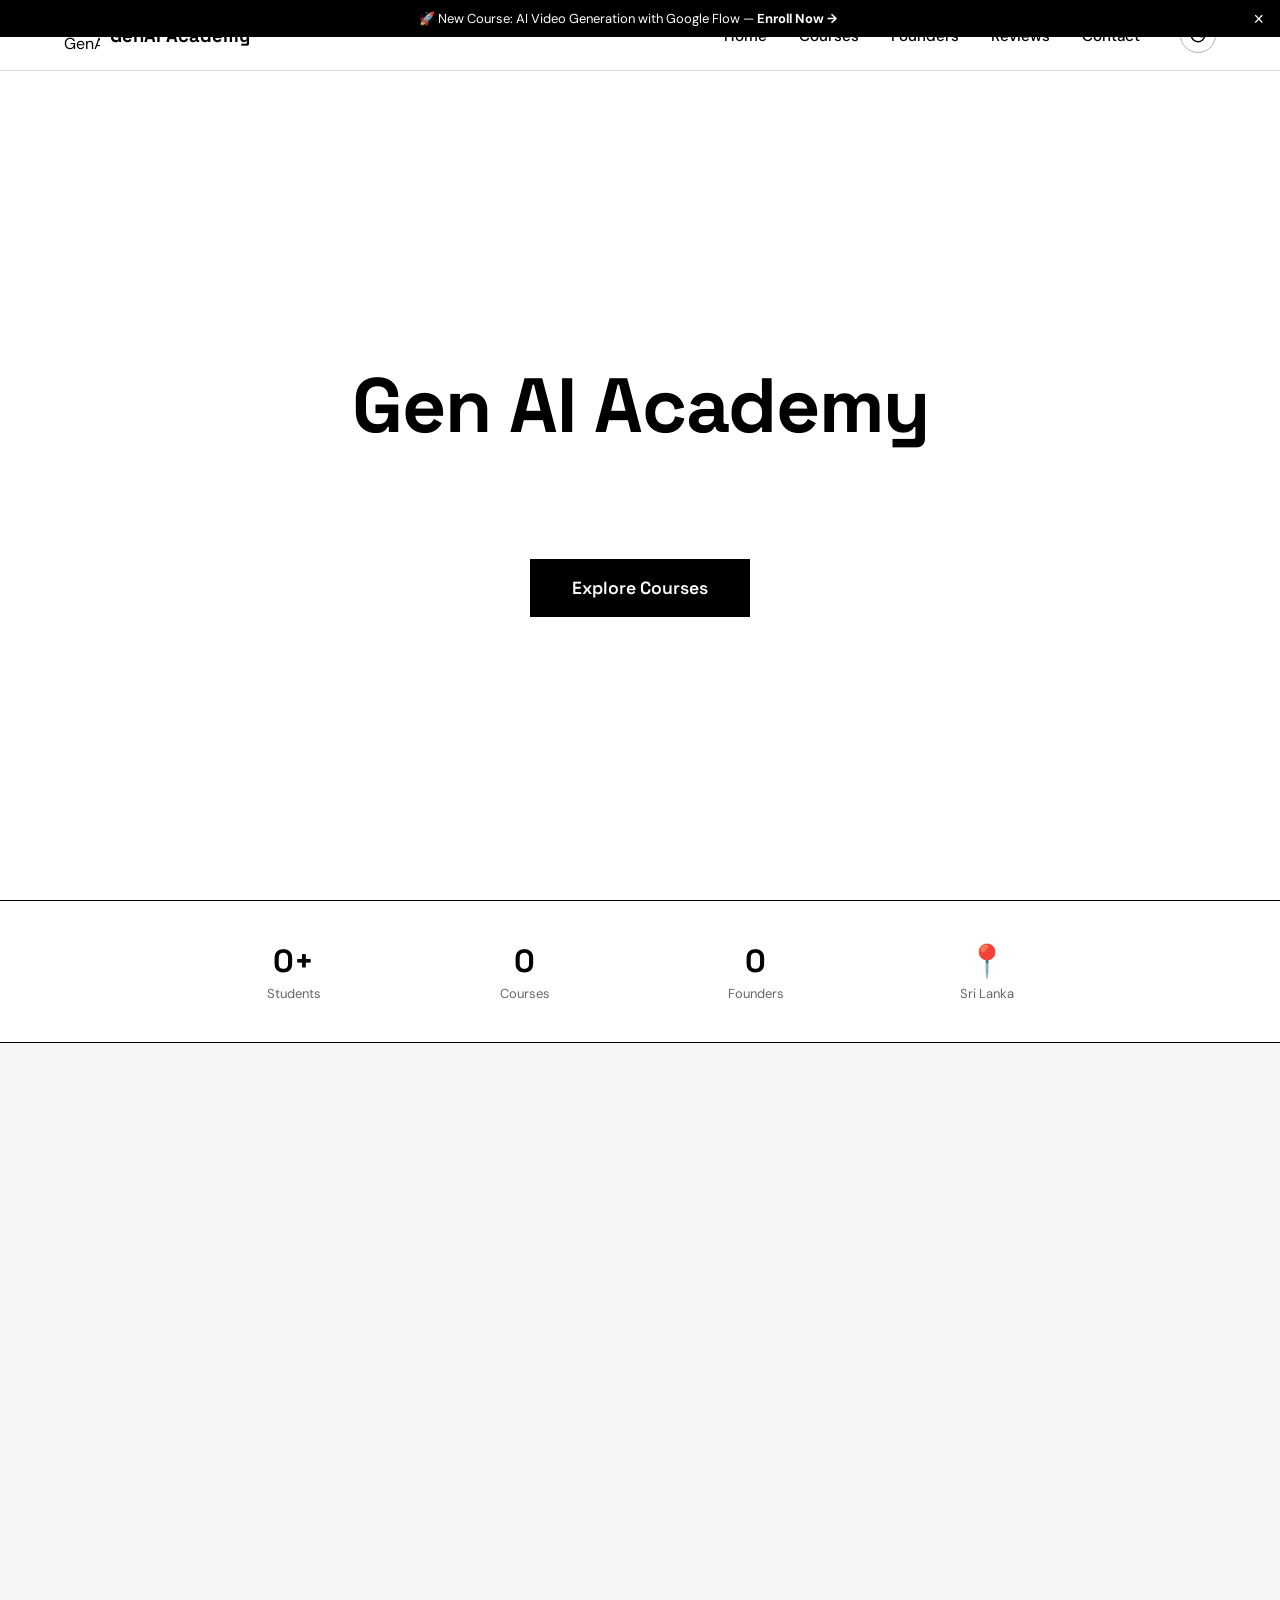
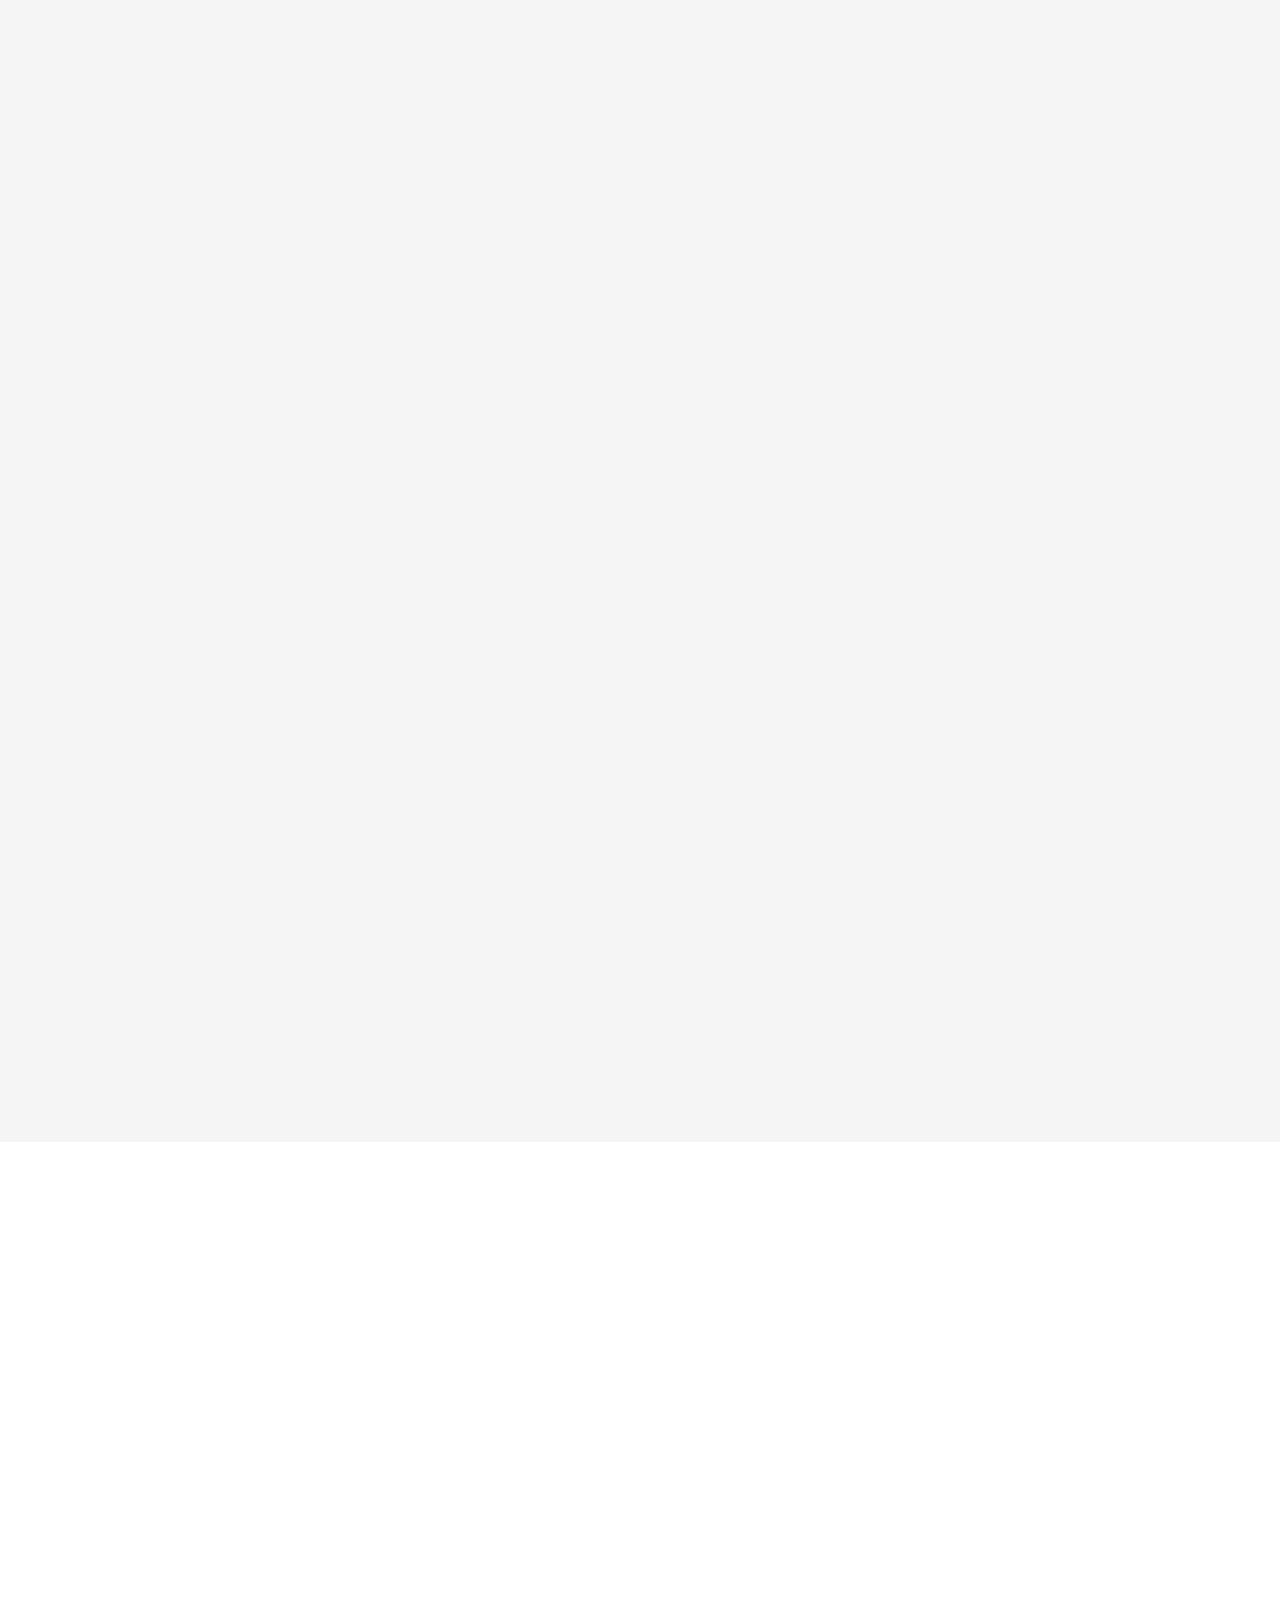
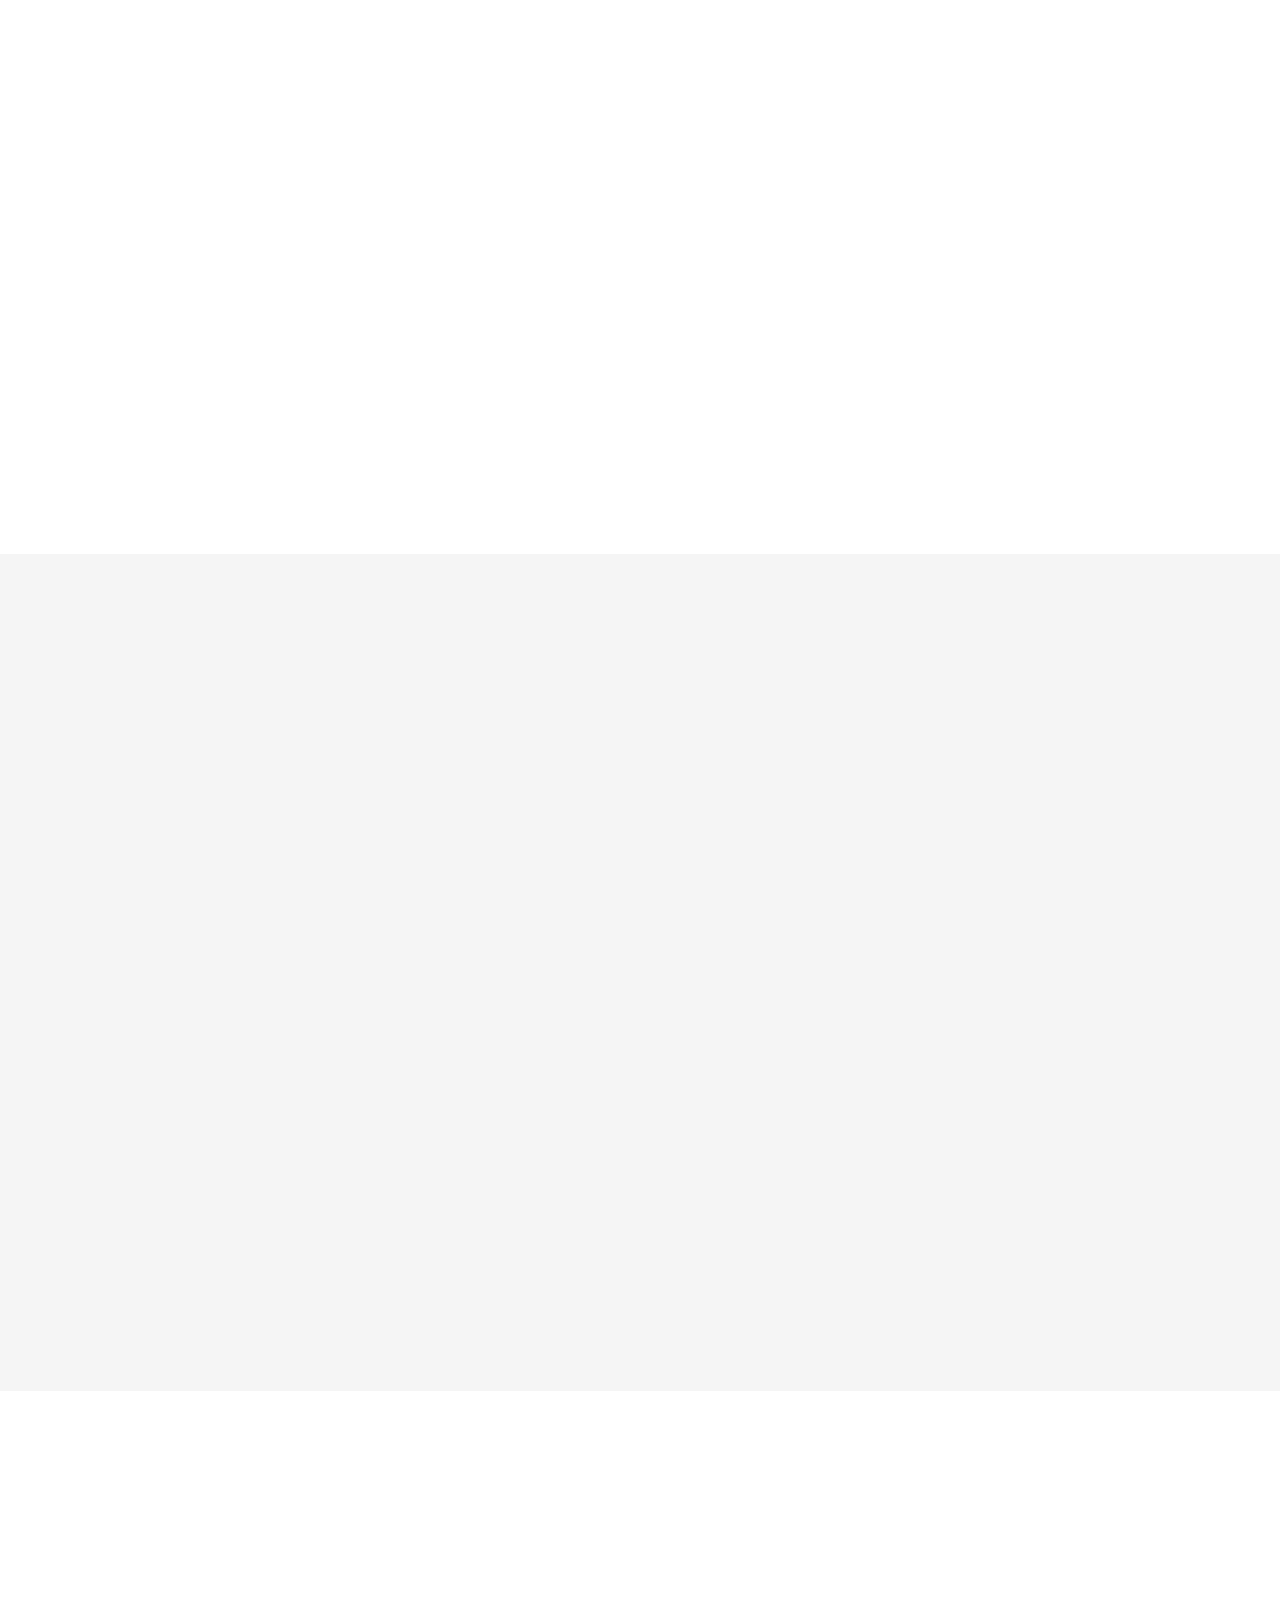
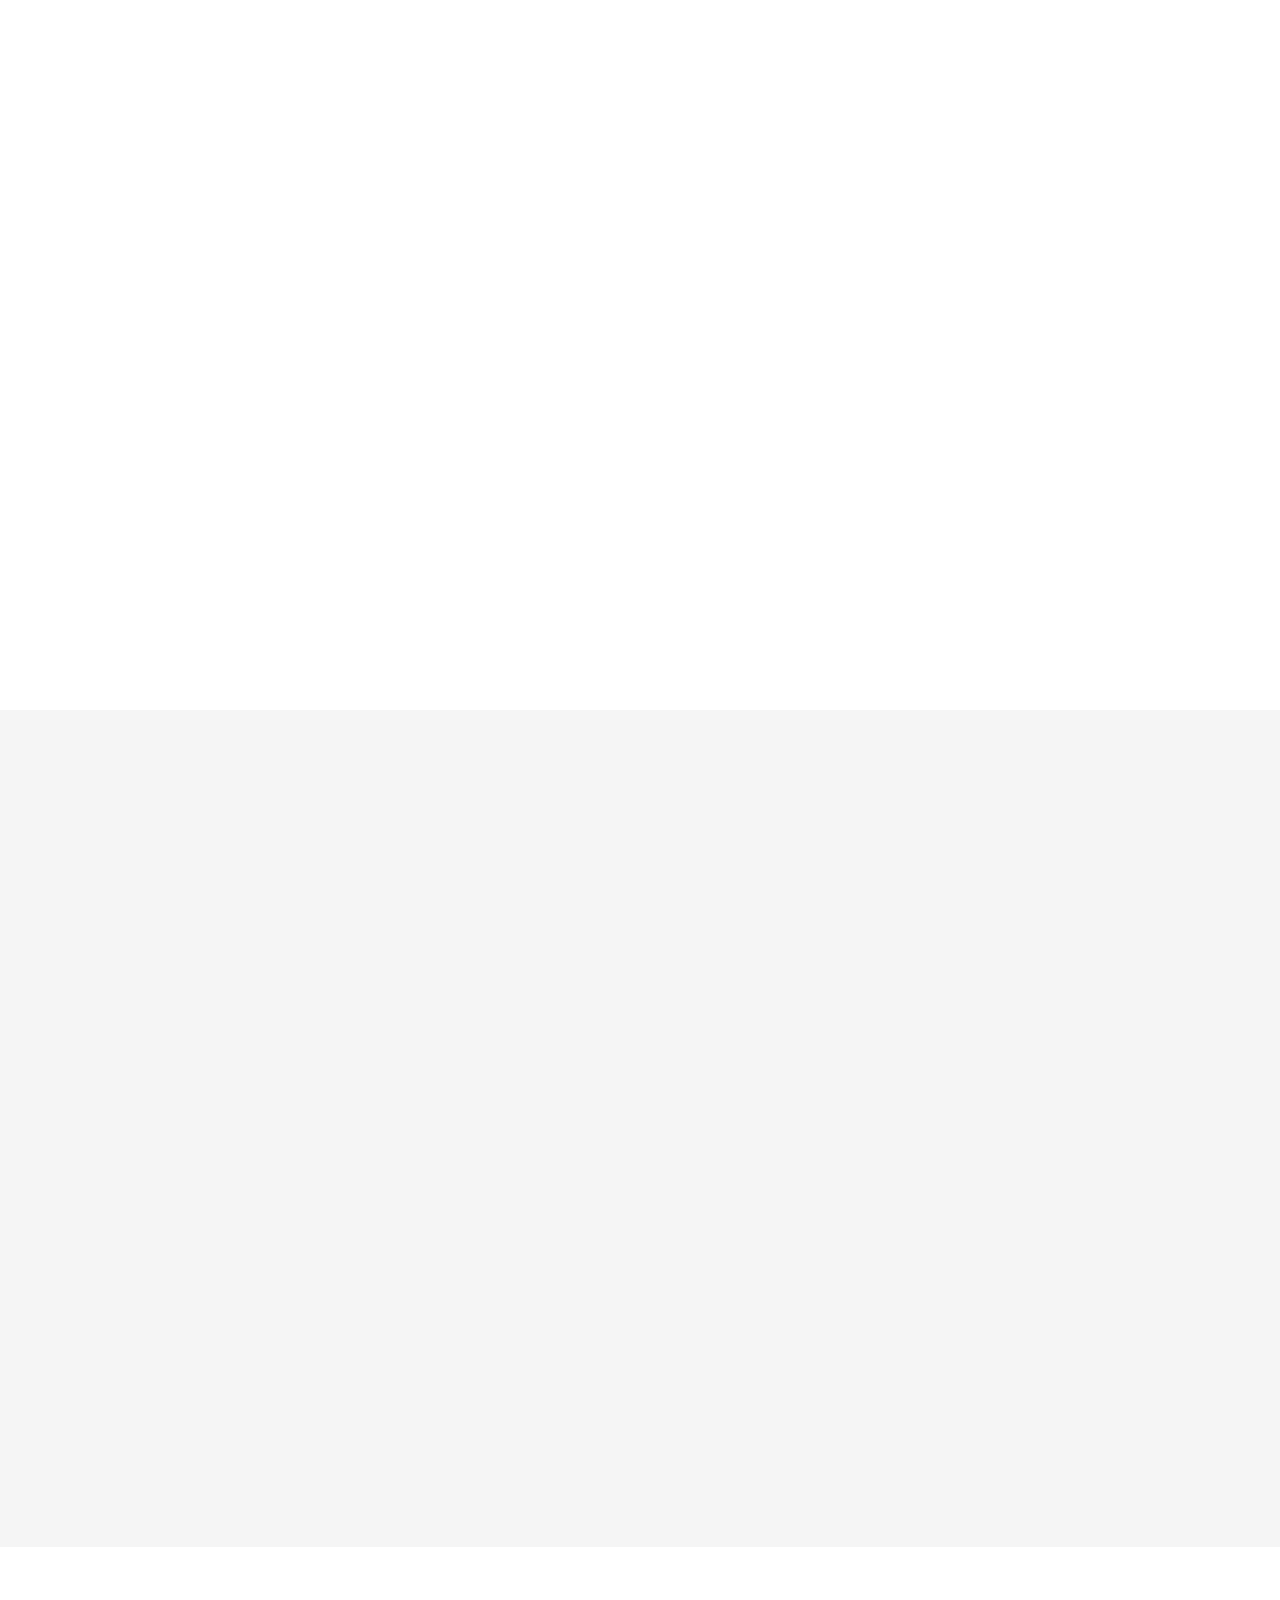
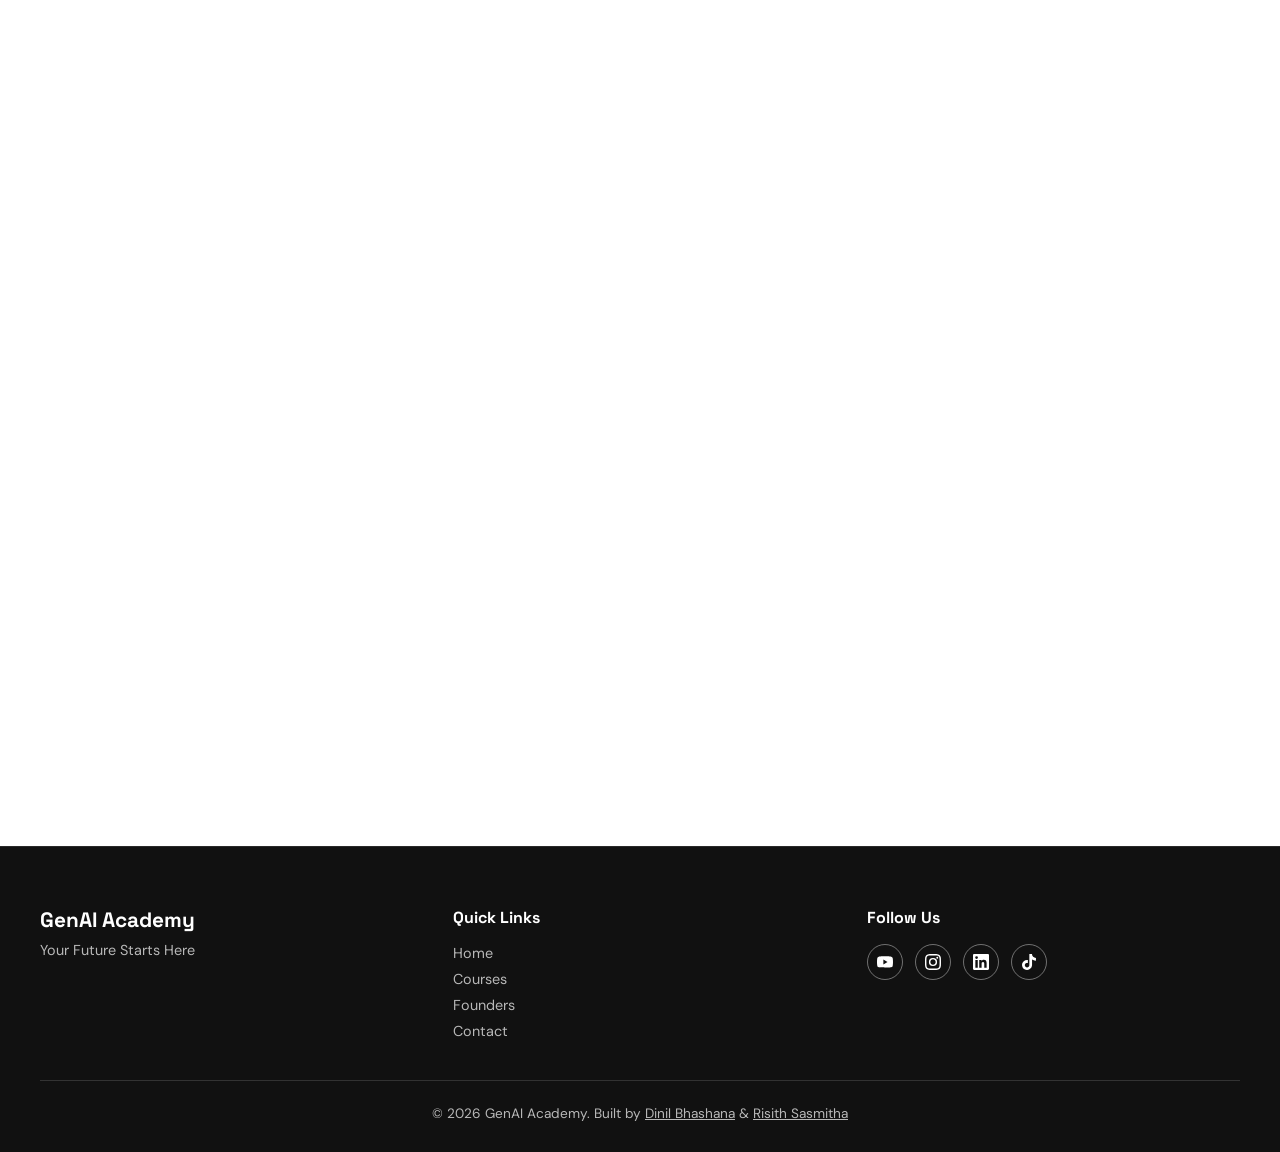
==== index.html @ ccd6f92d "Did some final changes" ====
<!DOCTYPE html>
<html lang="en">

<head>
  <meta charset="UTF-8">
  <meta name="viewport" content="width=device-width, initial-scale=1.0">
  <title>GenAI Academy — Future Starts Here | AI Courses Sri Lanka</title>
  <meta name="description"
    content="Learn AI tools, prompt engineering, automation and more. Free and premium courses by GenAI Academy Sri Lanka.">
  <link rel="stylesheet" href="style.css">
  <link rel="icon" type="image/jpeg" href="Logo.jpeg">
</head>

<body class="genai-body" id="body">

  <!-- Announcement Bar -->
  <div class="genai-announcement-bar" id="announcement-bar">
    <span>🚀 New Course: AI Video Generation with Google Flow — <strong>Enroll Now →</strong></span>
    <button class="genai-announcement-close" id="close-announcement" aria-label="Close">×</button>
  </div>

  <!-- Navbar -->
  <nav class="genai-nav" id="navbar">
    <div class="genai-nav-inner">
      <a class="genai-nav-logo" href="#hero" id="logo-link">
        <img src="Logo.jpeg" alt="GenAI Academy Logo"
          style="width: 36px; height: 36px; flex-shrink: 0; object-fit: contain; border-radius: 4px;" />
        <span>GenAI Academy</span>
      </a>
      <ul class="genai-nav-links">
        <li><a href="#hero">Home</a></li>
        <li><a href="#courses">Courses</a></li>
        <li><a href="#founders">Founders</a></li>
        <li><a href="#reviews">Reviews</a></li>
        <li><a href="#contact">Contact</a></li>
        <li>
          <button class="genai-theme-toggle" id="theme-toggle" aria-label="Toggle theme">
            <!-- Moon SVG initially -->
            <svg id="theme-icon" viewBox="0 0 24 24" fill="none" stroke="currentColor" stroke-width="2"
              stroke-linecap="round" stroke-linejoin="round">
              <path d="M21 12.79A9 9 0 1 1 11.21 3 7 7 0 0 0 21 12.79z" />
            </svg>
          </button>
        </li>
      </ul>
      <button class="genai-theme-toggle genai-mobile-toggle" id="theme-toggle-mobile" aria-label="Toggle theme">
        <svg id="theme-icon-mobile" viewBox="0 0 24 24" fill="none" stroke="currentColor" stroke-width="2"
          stroke-linecap="round" stroke-linejoin="round">
          <path d="M21 12.79A9 9 0 1 1 11.21 3 7 7 0 0 0 21 12.79z" />
        </svg>
      </button>
      <button class="genai-hamburger" id="hamburger" aria-label="Menu">
        <span></span><span></span><span></span>
      </button>
    </div>
  </nav>

  <!-- Mobile Menu -->
  <div class="genai-mobile-menu" id="mobile-menu">
    <a href="#hero">Home</a>
    <a href="#courses">Courses</a>
    <a href="#founders">Founders</a>
    <a href="#reviews">Reviews</a>
    <a href="#contact">Contact</a>
  </div>

  <!-- Hero -->
  <section class="genai-hero" id="hero">
    <canvas id="hero-canvas" class="genai-hero-canvas"></canvas>
    <div class="genai-hero-content">
      <h1 class="genai-heading">Gen AI Academy</h1>
      <div class="genai-typewriter">
        <span class="genai-typewriter-text" id="typewriter-text"></span>
      </div>
      <a class="genai-cta-btn" href="#courses">Explore Courses</a>
    </div>
  </section>

  <!-- Stats Bar -->
  <section class="genai-stats-bar">
    <div class="genai-stats-inner">
      <div class="genai-stat">
        <div class="genai-stat-value"><span id="stat-students">0</span>+</div>
        <div class="genai-stat-label">Students</div>
      </div>
      <div class="genai-stat">
        <div class="genai-stat-value" id="stat-courses">0</div>
        <div class="genai-stat-label">Courses</div>
      </div>
      <div class="genai-stat">
        <div class="genai-stat-value" id="stat-founders">0</div>
        <div class="genai-stat-label">Founders</div>
      </div>
      <div class="genai-stat">
        <div class="genai-stat-value">📍</div>
        <div class="genai-stat-label">Sri Lanka</div>
      </div>
    </div>
  </section>

  <!-- Courses -->
  <section id="courses" class="genai-section-full genai-section-alt">
    <div class="genai-section genai-fade-in">
      <h2 class="genai-section-title genai-heading">Our Courses</h2>
      <div class="genai-courses-grid">
        <div class="genai-course-card">
          <div class="genai-course-icon">🎨</div>
          <h3>AI Image Generation</h3>
          <p>Create stunning visuals with Midjourney & DALL·E</p>
          <button class="genai-course-btn">Start Learning</button>
        </div>
        <div class="genai-course-card">
          <div class="genai-course-icon">🎬</div>
          <h3>AI Video Generation</h3>
          <p>Generate cinematic videos with Sora & Runway</p>
          <button class="genai-course-btn">Start Learning</button>
        </div>
        <div class="genai-course-card">
          <div class="genai-course-icon">✍️</div>
          <h3>Prompt Engineering</h3>
          <p>Master the art of writing powerful AI prompts</p>
          <button class="genai-course-btn">Start Learning</button>
        </div>
        <div class="genai-course-card">
          <div class="genai-course-icon">⚙️</div>
          <h3>N8N Automation</h3>
          <p>Build no-code workflows to automate your life</p>
          <button class="genai-course-btn">Start Learning</button>
        </div>
        <div class="genai-course-card">
          <div class="genai-course-icon">🌐</div>
          <h3>AI Website Creation</h3>
          <p>Build full websites using AI tools in minutes</p>
          <button class="genai-course-btn">Start Learning</button>
        </div>
        <div class="genai-course-card">
          <div class="genai-course-icon">🤖</div>
          <h3>ChatGPT Mastery</h3>
          <p>Use ChatGPT like a pro for any task</p>
          <button class="genai-course-btn">Start Learning</button>
        </div>
        <div class="genai-course-card">
          <div class="genai-course-icon">🧠</div>
          <h3>Claude AI</h3>
          <p>Work smarter with Anthropic's Claude</p>
          <button class="genai-course-btn">Start Learning</button>
        </div>
        <div class="genai-course-card">
          <div class="genai-course-icon">💼</div>
          <h3>AI for Business</h3>
          <p>Apply AI tools to grow your business</p>
          <button class="genai-course-btn">Start Learning</button>
        </div>
        <div class="genai-course-card">
          <div class="genai-course-icon">🖼️</div>
          <h3>Midjourney Advanced</h3>
          <p>Advanced techniques for Midjourney image creation</p>
          <button class="genai-course-btn">Start Learning</button>
        </div>
        <div class="genai-course-card">
          <div class="genai-course-icon">💎</div>
          <h3>Google Gemini</h3>
          <p>Harness Google's most powerful AI model</p>
          <button class="genai-course-btn">Start Learning</button>
        </div>
        <div class="genai-course-card">
          <div class="genai-course-icon">📝</div>
          <h3>AI Content Creation</h3>
          <p>Create blogs, captions, and scripts with AI</p>
          <button class="genai-course-btn">Start Learning</button>
        </div>
        <div class="genai-course-card">
          <div class="genai-course-icon">🎓</div>
          <h3>AI Tools for Students</h3>
          <p>Boost your academic performance with AI</p>
          <button class="genai-course-btn">Start Learning</button>
        </div>
        <div class="genai-course-card">
          <div class="genai-course-icon">🎵</div>
          <h3>AI Music Generation</h3>
          <p>Compose music tracks using Suno and Udio</p>
          <button class="genai-course-btn">Start Learning</button>
        </div>
        <div class="genai-course-card">
          <div class="genai-course-icon">🗣️</div>
          <h3>AI Avatar & Voice</h3>
          <p>Create digital avatars and AI voice overs</p>
          <button class="genai-course-btn">Start Learning</button>
        </div>
        <div class="genai-course-card">
          <div class="genai-course-icon">🔗</div>
          <h3>Make.com Automation</h3>
          <p>Connect your apps and automate workflows with Make</p>
          <button class="genai-course-btn">Start Learning</button>
        </div>
      </div>
    </div>
  </section>

  <!-- Videos -->
  <section id="videos" class="genai-section-full">
    <div class="genai-section genai-fade-in">
      <h2 class="genai-section-title genai-heading">Watch &amp; Learn</h2>
      <div class="genai-videos-grid">
        <a class="genai-video-card" href="https://youtu.be/dlOghF_Atlg?si=za9SHqsLhOVQjlOE" target="_blank"
          rel="noopener noreferrer">
          <div class="genai-video-thumb">
            <div class="genai-play-btn">
              <svg viewBox="0 0 24 24" fill="white">
                <polygon points="8,5 19,12 8,19" />
              </svg>
            </div>
          </div>
          <h3>Al Web development session 3</h3>
        </a>
        <a class="genai-video-card" href="https://youtu.be/95vU9BoEo9I?si=1BZL6e1Zfwke6DMT" target="_blank"
          rel="noopener noreferrer">
          <div class="genai-video-thumb">
            <div class="genai-play-btn">
              <svg viewBox="0 0 24 24" fill="white">
                <polygon points="8,5 19,12 8,19" />
              </svg>
            </div>
          </div>
          <h3>Notebooklm</h3>
        </a>
        <a class="genai-video-card" href="https://youtu.be/AjLHMZtyVjc?si=u_jFOh8hrwQZInL0" target="_blank"
          rel="noopener noreferrer">
          <div class="genai-video-thumb">
            <div class="genai-play-btn">
              <svg viewBox="0 0 24 24" fill="white">
                <polygon points="8,5 19,12 8,19" />
              </svg>
            </div>
          </div>
          <h3>AI Web development session 2</h3>
        </a>
        <a class="genai-video-card" href="https://youtu.be/M3lPQDYUuPU?si=-k8a5TGclLEba0wa" target="_blank"
          rel="noopener noreferrer">
          <div class="genai-video-thumb">
            <div class="genai-play-btn">
              <svg viewBox="0 0 24 24" fill="white">
                <polygon points="8,5 19,12 8,19" />
              </svg>
            </div>
          </div>
          <h3>AI + Web Development Day 1 Part 3</h3>
        </a>
        <a class="genai-video-card" href="https://youtu.be/0Kv8vWooN8w?si=TXoxq1rqWsw-vc5s" target="_blank"
          rel="noopener noreferrer">
          <div class="genai-video-thumb">
            <div class="genai-play-btn">
              <svg viewBox="0 0 24 24" fill="white">
                <polygon points="8,5 19,12 8,19" />
              </svg>
            </div>
          </div>
          <h3>Basic Prompt Engineering</h3>
        </a>
        <a class="genai-video-card" href="https://youtu.be/PLx8V6rfMRw?si=vTpSXaWp03vtaPeU" target="_blank"
          rel="noopener noreferrer">
          <div class="genai-video-thumb">
            <div class="genai-play-btn">
              <svg viewBox="0 0 24 24" fill="white">
                <polygon points="8,5 19,12 8,19" />
              </svg>
            </div>
          </div>
          <h3>AI Web development day 1 part 2</h3>
        </a>
      </div>
      <a class="genai-channel-btn" href="https://www.youtube.com/@GenAIAcademy-q7e" target="_blank"
        rel="noopener noreferrer">
        Visit Our Channel
      </a>
    </div>
  </section>

  <!-- Founders -->
  <section id="founders" class="genai-section-full genai-section-alt">
    <div class="genai-section genai-fade-in">
      <h2 class="genai-section-title genai-heading">Meet the Founders</h2>
      <div class="genai-founders-grid">
        <div class="genai-founder-card">
          <img src="risith.jpeg" alt="Risith Sasmitha" class="genai-founder-avatar" style="object-fit: cover;" />
          <h3>Risith Sasmitha</h3>
          <div class="genai-founder-role">Co-Founder & AI Educator</div>
          <p class="genai-founder-bio">A passionate AI educator and tech entrepreneur dedicated to making artificial
            intelligence accessible to everyone in Sri Lanka and beyond.</p>
          <div class="genai-social-links">
            <a class="genai-social-link" href="https://www.linkedin.com/in/risith-sasmitha/" target="_blank"
              rel="noopener noreferrer" aria-label="LinkedIn"><svg viewBox="0 0 24 24" fill="currentColor">
                <path
                  d="M20.447 20.452h-3.554v-5.569c0-1.328-.027-3.037-1.852-3.037-1.853 0-2.136 1.445-2.136 2.939v5.667H9.351V9h3.414v1.561h.046c.477-.9 1.637-1.85 3.37-1.85 3.601 0 4.267 2.37 4.267 5.455v6.286zM5.337 7.433a2.062 2.062 0 01-2.063-2.065 2.064 2.064 0 112.063 2.065zm1.782 13.019H3.555V9h3.564v11.452zM22.225 0H1.771C.792 0 0 .774 0 1.729v20.542C0 23.227.792 24 1.771 24h20.451C23.2 24 24 23.227 24 22.271V1.729C24 .774 23.2 0 22.222 0h.003z" />
              </svg></a>
            <a class="genai-social-link" href="https://github.com/" target="_blank" rel="noopener noreferrer"
              aria-label="GitHub"><svg viewBox="0 0 24 24" fill="currentColor">
                <path
                  d="M12 .297c-6.63 0-12 5.373-12 12 0 5.303 3.438 9.8 8.205 11.385.6.113.82-.258.82-.577 0-.285-.01-1.04-.015-2.04-3.338.724-4.042-1.61-4.042-1.61C4.422 18.07 3.633 17.7 3.633 17.7c-1.087-.744.084-.729.084-.729 1.205.084 1.838 1.236 1.838 1.236 1.07 1.835 2.809 1.305 3.495.998.108-.776.417-1.305.76-1.605-2.665-.3-5.466-1.332-5.466-5.93 0-1.31.465-2.38 1.235-3.22-.135-.303-.54-1.523.105-3.176 0 0 1.005-.322 3.3 1.23.96-.267 1.98-.399 3-.405 1.02.006 2.04.138 3 .405 2.28-1.552 3.285-1.23 3.285-1.23.645 1.653.24 2.873.12 3.176.765.84 1.23 1.91 1.23 3.22 0 4.61-2.805 5.625-5.475 5.92.42.36.81 1.096.81 2.22 0 1.606-.015 2.896-.015 3.286 0 .315.21.69.825.57C20.565 22.092 24 17.592 24 12.297c0-6.627-5.373-12-12-12" />
              </svg></a>
            <a class="genai-social-link" href="https://www.instagram.com/" target="_blank" rel="noopener noreferrer"
              aria-label="Instagram"><svg viewBox="0 0 24 24" fill="currentColor">
                <path
                  d="M12 0C8.74 0 8.333.015 7.053.072 5.775.132 4.905.333 4.14.63c-.789.306-1.459.717-2.126 1.384S.935 3.35.63 4.14C.333 4.905.131 5.775.072 7.053.012 8.333 0 8.74 0 12s.015 3.667.072 4.947c.06 1.277.261 2.148.558 2.913.306.788.717 1.459 1.384 2.126.667.666 1.336 1.079 2.126 1.384.766.296 1.636.499 2.913.558C8.333 23.988 8.74 24 12 24s3.667-.015 4.947-.072c1.277-.06 2.148-.262 2.913-.558.788-.306 1.459-.718 2.126-1.384.666-.667 1.079-1.335 1.384-2.126.296-.765.499-1.636.558-2.913.06-1.28.072-1.687.072-4.947s-.015-3.667-.072-4.947c-.06-1.277-.262-2.149-.558-2.913-.306-.789-.718-1.459-1.384-2.126C21.319 1.347 20.651.935 19.86.63c-.765-.297-1.636-.499-2.913-.558C15.667.012 15.26 0 12 0zm0 2.16c3.203 0 3.585.016 4.85.071 1.17.055 1.805.249 2.227.415.562.217.96.477 1.382.896.419.42.679.819.896 1.381.164.422.36 1.057.413 2.227.057 1.266.07 1.646.07 4.85s-.015 3.585-.074 4.85c-.061 1.17-.256 1.805-.421 2.227-.224.562-.479.96-.899 1.382-.419.419-.824.679-1.38.896-.42.164-1.065.36-2.235.413-1.274.057-1.649.07-4.859.07-3.211 0-3.586-.015-4.859-.074-1.171-.061-1.816-.256-2.236-.421-.569-.224-.96-.479-1.379-.899-.421-.419-.69-.824-.9-1.38-.165-.42-.359-1.065-.42-2.235-.045-1.26-.061-1.649-.061-4.844 0-3.196.016-3.586.061-4.861.061-1.17.255-1.814.42-2.234.21-.57.479-.96.9-1.381.419-.419.81-.689 1.379-.898.42-.166 1.051-.361 2.221-.421 1.275-.045 1.65-.06 4.859-.06l.045.03zm0 3.678a6.162 6.162 0 100 12.324 6.162 6.162 0 100-12.324zM12 16c-2.21 0-4-1.79-4-4s1.79-4 4-4 4 1.79 4 4-1.79 4-4 4zm7.846-10.405a1.441 1.441 0 11-2.88 0 1.441 1.441 0 012.88 0z" />
              </svg></a>
            <a class="genai-social-link" href="https://www.tiktok.com/" target="_blank" rel="noopener noreferrer"
              aria-label="TikTok"><svg viewBox="0 0 24 24" fill="currentColor">
                <path
                  d="M12.525.02c1.31-.02 2.61-.01 3.91-.02.08 1.53.63 3.09 1.75 4.17 1.12 1.11 2.7 1.62 4.24 1.79v4.03c-1.44-.05-2.89-.35-4.2-.97-.57-.26-1.1-.59-1.62-.93-.01 2.92.01 5.84-.02 8.75-.08 1.4-.54 2.79-1.35 3.94-1.31 1.92-3.58 3.17-5.91 3.21-1.43.08-2.86-.31-4.08-1.03-2.02-1.19-3.44-3.37-3.65-5.71-.02-.5-.03-1-.01-1.49.18-1.9 1.12-3.72 2.58-4.96 1.66-1.44 3.98-2.13 6.15-1.72.02 1.48-.04 2.96-.04 4.44-.99-.32-2.15-.23-3.02.37-.63.41-1.11 1.04-1.36 1.75-.21.51-.15 1.07-.14 1.61.24 1.64 1.82 3.02 3.5 2.87 1.12-.01 2.19-.66 2.77-1.61.19-.33.4-.67.41-1.06.1-1.79.06-3.57.07-5.36.01-4.03-.01-8.05.02-12.07z" />
              </svg></a>
          </div>
        </div>
        <div class="genai-founder-card">
          <img src="dinil.png" alt="Dinil Bhashana" class="genai-founder-avatar" style="object-fit: cover;" />
          <h3>Dinil Bhashana</h3>
          <div class="genai-founder-role">Co-Founder & AI Educator</div>
          <p class="genai-founder-bio">IT undergraduate at ICBT pursuing HND in Software Engineering. Passionate about
            teaching AI tools to the next generation of tech professionals in Sri Lanka.</p>
          <div class="genai-social-links">
            <a class="genai-social-link" href="https://www.linkedin.com/in/dinil-bhashana/" target="_blank"
              rel="noopener noreferrer" aria-label="LinkedIn"><svg viewBox="0 0 24 24" fill="currentColor">
                <path
                  d="M20.447 20.452h-3.554v-5.569c0-1.328-.027-3.037-1.852-3.037-1.853 0-2.136 1.445-2.136 2.939v5.667H9.351V9h3.414v1.561h.046c.477-.9 1.637-1.85 3.37-1.85 3.601 0 4.267 2.37 4.267 5.455v6.286zM5.337 7.433a2.062 2.062 0 01-2.063-2.065 2.064 2.064 0 112.063 2.065zm1.782 13.019H3.555V9h3.564v11.452zM22.225 0H1.771C.792 0 0 .774 0 1.729v20.542C0 23.227.792 24 1.771 24h20.451C23.2 24 24 23.227 24 22.271V1.729C24 .774 23.2 0 22.222 0h.003z" />
              </svg></a>
            <a class="genai-social-link" href="https://github.com/dinil2" target="_blank" rel="noopener noreferrer"
              aria-label="GitHub"><svg viewBox="0 0 24 24" fill="currentColor">
                <path
                  d="M12 .297c-6.63 0-12 5.373-12 12 0 5.303 3.438 9.8 8.205 11.385.6.113.82-.258.82-.577 0-.285-.01-1.04-.015-2.04-3.338.724-4.042-1.61-4.042-1.61C4.422 18.07 3.633 17.7 3.633 17.7c-1.087-.744.084-.729.084-.729 1.205.084 1.838 1.236 1.838 1.236 1.07 1.835 2.809 1.305 3.495.998.108-.776.417-1.305.76-1.605-2.665-.3-5.466-1.332-5.466-5.93 0-1.31.465-2.38 1.235-3.22-.135-.303-.54-1.523.105-3.176 0 0 1.005-.322 3.3 1.23.96-.267 1.98-.399 3-.405 1.02.006 2.04.138 3 .405 2.28-1.552 3.285-1.23 3.285-1.23.645 1.653.24 2.873.12 3.176.765.84 1.23 1.91 1.23 3.22 0 4.61-2.805 5.625-5.475 5.92.42.36.81 1.096.81 2.22 0 1.606-.015 2.896-.015 3.286 0 .315.21.69.825.57C20.565 22.092 24 17.592 24 12.297c0-6.627-5.373-12-12-12" />
              </svg></a>
            <a class="genai-social-link" href="https://www.instagram.com/" target="_blank" rel="noopener noreferrer"
              aria-label="Instagram"><svg viewBox="0 0 24 24" fill="currentColor">
                <path
                  d="M12 0C8.74 0 8.333.015 7.053.072 5.775.132 4.905.333 4.14.63c-.789.306-1.459.717-2.126 1.384S.935 3.35.63 4.14C.333 4.905.131 5.775.072 7.053.012 8.333 0 8.74 0 12s.015 3.667.072 4.947c.06 1.277.261 2.148.558 2.913.306.788.717 1.459 1.384 2.126.667.666 1.336 1.079 2.126 1.384.766.296 1.636.499 2.913.558C8.333 23.988 8.74 24 12 24s3.667-.015 4.947-.072c1.277-.06 2.148-.262 2.913-.558.788-.306 1.459-.718 2.126-1.384.666-.667 1.079-1.335 1.384-2.126.296-.765.499-1.636.558-2.913.06-1.28.072-1.687.072-4.947s-.015-3.667-.072-4.947c-.06-1.277-.262-2.149-.558-2.913-.306-.789-.718-1.459-1.384-2.126C21.319 1.347 20.651.935 19.86.63c-.765-.297-1.636-.499-2.913-.558C15.667.012 15.26 0 12 0zm0 2.16c3.203 0 3.585.016 4.85.071 1.17.055 1.805.249 2.227.415.562.217.96.477 1.382.896.419.42.679.819.896 1.381.164.422.36 1.057.413 2.227.057 1.266.07 1.646.07 4.85s-.015 3.585-.074 4.85c-.061 1.17-.256 1.805-.421 2.227-.224.562-.479.96-.899 1.382-.419.419-.824.679-1.38.896-.42.164-1.065.36-2.235.413-1.274.057-1.649.07-4.859.07-3.211 0-3.586-.015-4.859-.074-1.171-.061-1.816-.256-2.236-.421-.569-.224-.96-.479-1.379-.899-.421-.419-.69-.824-.9-1.38-.165-.42-.359-1.065-.42-2.235-.045-1.26-.061-1.649-.061-4.844 0-3.196.016-3.586.061-4.861.061-1.17.255-1.814.42-2.234.21-.57.479-.96.9-1.381.419-.419.81-.689 1.379-.898.42-.166 1.051-.361 2.221-.421 1.275-.045 1.65-.06 4.859-.06l.045.03zm0 3.678a6.162 6.162 0 100 12.324 6.162 6.162 0 100-12.324zM12 16c-2.21 0-4-1.79-4-4s1.79-4 4-4 4 1.79 4 4-1.79 4-4 4zm7.846-10.405a1.441 1.441 0 11-2.88 0 1.441 1.441 0 012.88 0z" />
              </svg></a>
            <a class="genai-social-link" href="https://www.tiktok.com/" target="_blank" rel="noopener noreferrer"
              aria-label="TikTok"><svg viewBox="0 0 24 24" fill="currentColor">
                <path
                  d="M12.525.02c1.31-.02 2.61-.01 3.91-.02.08 1.53.63 3.09 1.75 4.17 1.12 1.11 2.7 1.62 4.24 1.79v4.03c-1.44-.05-2.89-.35-4.2-.97-.57-.26-1.1-.59-1.62-.93-.01 2.92.01 5.84-.02 8.75-.08 1.4-.54 2.79-1.35 3.94-1.31 1.92-3.58 3.17-5.91 3.21-1.43.08-2.86-.31-4.08-1.03-2.02-1.19-3.44-3.37-3.65-5.71-.02-.5-.03-1-.01-1.49.18-1.9 1.12-3.72 2.58-4.96 1.66-1.44 3.98-2.13 6.15-1.72.02 1.48-.04 2.96-.04 4.44-.99-.32-2.15-.23-3.02.37-.63.41-1.11 1.04-1.36 1.75-.21.51-.15 1.07-.14 1.61.24 1.64 1.82 3.02 3.5 2.87 1.12-.01 2.19-.66 2.77-1.61.19-.33.4-.67.41-1.06.1-1.79.06-3.57.07-5.36.01-4.03-.01-8.05.02-12.07z" />
              </svg></a>
          </div>
        </div>
      </div>
    </div>
  </section>

  <!-- Reviews -->
  <section id="reviews" class="genai-section-full">
    <div class="genai-section genai-fade-in">
      <h2 class="genai-section-title genai-heading">What Our Students Say</h2>
      <div class="genai-reviews-grid">
        <div class="genai-review-card">
          <div class="genai-stars">★★★★★</div>
          <p class="genai-review-text">"GenAI Academy completely changed how I use AI tools. The prompt engineering
            course was a game changer!"</p>
          <div class="genai-review-name">Amara Silva</div>
          <div class="genai-review-role">Engineering Student</div>
        </div>
        <div class="genai-review-card">
          <div class="genai-stars">★★★★★</div>
          <p class="genai-review-text">"The AI image generation course helped me land new clients. Highly recommend to
            any creative professional."</p>
          <div class="genai-review-name">Kasun Perera</div>
          <div class="genai-review-role">Freelance Designer</div>
        </div>
        <div class="genai-review-card">
          <div class="genai-stars">★★★★★</div>
          <p class="genai-review-text">"I automated my entire content workflow using n8n after taking the automation
            course. Saved me hours every week."</p>
          <div class="genai-review-name">Nadeesha Fernando</div>
          <div class="genai-review-role">Marketing Executive</div>
        </div>
        <div class="genai-review-card">
          <div class="genai-stars">★★★★★</div>
          <p class="genai-review-text">"The instructors explain everything from scratch. Perfect for beginners with no
            prior AI knowledge."</p>
          <div class="genai-review-name">Tharindu Jayawardena</div>
          <div class="genai-review-role">IT Undergraduate</div>
        </div>
        <div class="genai-review-card">
          <div class="genai-stars">★★★★★</div>
          <p class="genai-review-text">"GenAI Academy taught me how to use AI to grow my small business. The results
            have been incredible."</p>
          <div class="genai-review-name">Sachini Rathnayaka</div>
          <div class="genai-review-role">Business Owner</div>
        </div>
        <div class="genai-review-card">
          <div class="genai-stars">★★★★★</div>
          <p class="genai-review-text">"Best AI education platform in Sri Lanka. The content is practical, up to date,
            and taught by people who truly know their stuff."</p>
          <div class="genai-review-name">Lahiru Bandara</div>
          <div class="genai-review-role">Software Developer</div>
        </div>
      </div>
    </div>
  </section>

  <!-- Why Choose Us -->
  <section class="genai-section-full genai-section-alt">
    <div class="genai-section genai-fade-in">
      <h2 class="genai-section-title genai-heading">Why GenAI Academy?</h2>
      <div class="genai-why-grid">
        <div class="genai-why-card">
          <div class="genai-why-icon">🎓</div>
          <h3>Beginner Friendly</h3>
          <p>No prior experience needed. We start from zero.</p>
        </div>
        <div class="genai-why-card">
          <div class="genai-why-icon">
            <svg viewBox="0 0 24 24" fill="none" stroke="currentColor" stroke-width="2" stroke-linecap="round"
              stroke-linejoin="round">
              <path d="M21 10c0 7-9 13-9 13s-9-6-9-13a9 9 0 0 1 18 0z" />
              <circle cx="12" cy="10" r="3" />
            </svg>
          </div>
          <h3>Made for Sri Lanka</h3>
          <p>Courses designed with local context and Sinhala support.</p>
        </div>
        <div class="genai-why-card">
          <div class="genai-why-icon">⚡</div>
          <h3>Practical & Hands-On</h3>
          <p>Every lesson includes real projects you can use.</p>
        </div>
        <div class="genai-why-card">
          <div class="genai-why-icon">🆓</div>
          <h3>Free Resources</h3>
          <p>Access free YouTube tutorials and prompt libraries.</p>
        </div>
      </div>
    </div>
  </section>

  <!-- Contact -->
  <section id="contact" class="genai-section-full">
    <div class="genai-section genai-fade-in">
      <h2 class="genai-section-title genai-heading">Get In Touch</h2>
      <div id="form-success" class="genai-success-alert" style="display: none;">Thank you! We'll get back to you soon.
      </div>
      <form class="genai-contact-form" id="contact-form">
        <input type="text" placeholder="Full Name" required />
        <input type="email" placeholder="Email" required />
        <textarea placeholder="Message" required></textarea>
        <button type="submit" class="genai-submit-btn">Send Message</button>
      </form>
      <div class="genai-contact-info">
        <p>📧 <a href="mailto:genaiacademy123@gmail.com">genaiacademy123@gmail.com</a></p>
        <p>📍 Sri Lanka</p>
        <p>📺 <a href="https://www.youtube.com/@GenAIAcademy-q7e" target="_blank" rel="noopener noreferrer">YouTube
            Channel</a></p>
      </div>
    </div>
  </section>

  <!-- Footer -->
  <footer class="genai-footer">
    <div class="genai-footer-inner">
      <div class="genai-footer-brand">
        <div class="genai-footer-brand-name">GenAI Academy</div>
        <div class="genai-footer-tagline">Your Future Starts Here</div>
      </div>
      <div class="genai-footer-links">
        <h4>Quick Links</h4>
        <a href="#hero">Home</a>
        <a href="#courses">Courses</a>
        <a href="#founders">Founders</a>
        <a href="#contact">Contact</a>
      </div>
      <div class="genai-footer-social">
        <h4>Follow Us</h4>
        <div class="genai-footer-social-icons">
          <a href="https://www.youtube.com/@GenAIAcademy-q7e" target="_blank" rel="noopener noreferrer"
            aria-label="YouTube"><svg viewBox="0 0 24 24" fill="currentColor">
              <path
                d="M23.498 6.186a3.016 3.016 0 00-2.122-2.136C19.505 3.545 12 3.545 12 3.545s-7.505 0-9.377.505A3.017 3.017 0 00.502 6.186C0 8.07 0 12 0 12s0 3.93.502 5.814a3.016 3.016 0 002.122 2.136c1.871.505 9.376.505 9.376.505s7.505 0 9.377-.505a3.015 3.015 0 002.122-2.136C24 15.93 24 12 24 12s0-3.93-.502-5.814zM9.545 15.568V8.432L15.818 12l-6.273 3.568z" />
            </svg></a>
          <a href="https://www.instagram.com/" target="_blank" rel="noopener noreferrer" aria-label="Instagram"><svg
              viewBox="0 0 24 24" fill="currentColor">
              <path
                d="M12 0C8.74 0 8.333.015 7.053.072 5.775.132 4.905.333 4.14.63c-.789.306-1.459.717-2.126 1.384S.935 3.35.63 4.14C.333 4.905.131 5.775.072 7.053.012 8.333 0 8.74 0 12s.015 3.667.072 4.947c.06 1.277.261 2.148.558 2.913.306.788.717 1.459 1.384 2.126.667.666 1.336 1.079 2.126 1.384.766.296 1.636.499 2.913.558C8.333 23.988 8.74 24 12 24s3.667-.015 4.947-.072c1.277-.06 2.148-.262 2.913-.558.788-.306 1.459-.718 2.126-1.384.666-.667 1.079-1.335 1.384-2.126.296-.765.499-1.636.558-2.913.06-1.28.072-1.687.072-4.947s-.015-3.667-.072-4.947c-.06-1.277-.262-2.149-.558-2.913-.306-.789-.718-1.459-1.384-2.126C21.319 1.347 20.651.935 19.86.63c-.765-.297-1.636-.499-2.913-.558C15.667.012 15.26 0 12 0zm0 2.16c3.203 0 3.585.016 4.85.071 1.17.055 1.805.249 2.227.415.562.217.96.477 1.382.896.419.42.679.819.896 1.381.164.422.36 1.057.413 2.227.057 1.266.07 1.646.07 4.85s-.015 3.585-.074 4.85c-.061 1.17-.256 1.805-.421 2.227-.224.562-.479.96-.899 1.382-.419.419-.824.679-1.38.896-.42.164-1.065.36-2.235.413-1.274.057-1.649.07-4.859.07-3.211 0-3.586-.015-4.859-.074-1.171-.061-1.816-.256-2.236-.421-.569-.224-.96-.479-1.379-.899-.421-.419-.69-.824-.9-1.38-.165-.42-.359-1.065-.42-2.235-.045-1.26-.061-1.649-.061-4.844 0-3.196.016-3.586.061-4.861.061-1.17.255-1.814.42-2.234.21-.57.479-.96.9-1.381.419-.419.81-.689 1.379-.898.42-.166 1.051-.361 2.221-.421 1.275-.045 1.65-.06 4.859-.06l.045.03zm0 3.678a6.162 6.162 0 100 12.324 6.162 6.162 0 100-12.324zM12 16c-2.21 0-4-1.79-4-4s1.79-4 4-4 4 1.79 4 4-1.79 4-4 4zm7.846-10.405a1.441 1.441 0 11-2.88 0 1.441 1.441 0 012.88 0z" />
            </svg></a>
          <a href="https://www.linkedin.com/company/genai-academy/" target="_blank" rel="noopener noreferrer"
            aria-label="LinkedIn"><svg viewBox="0 0 24 24" fill="currentColor">
              <path
                d="M20.447 20.452h-3.554v-5.569c0-1.328-.027-3.037-1.852-3.037-1.853 0-2.136 1.445-2.136 2.939v5.667H9.351V9h3.414v1.561h.046c.477-.9 1.637-1.85 3.37-1.85 3.601 0 4.267 2.37 4.267 5.455v6.286zM5.337 7.433a2.062 2.062 0 01-2.063-2.065 2.064 2.064 0 112.063 2.065zm1.782 13.019H3.555V9h3.564v11.452zM22.225 0H1.771C.792 0 0 .774 0 1.729v20.542C0 23.227.792 24 1.771 24h20.451C23.2 24 24 23.227 24 22.271V1.729C24 .774 23.2 0 22.222 0h.003z" />
            </svg></a>
          <a href="https://www.tiktok.com/@genaiacademy" target="_blank" rel="noopener noreferrer"
            aria-label="TikTok"><svg viewBox="0 0 24 24" fill="currentColor">
              <path
                d="M12.525.02c1.31-.02 2.61-.01 3.91-.02.08 1.53.63 3.09 1.75 4.17 1.12 1.11 2.7 1.62 4.24 1.79v4.03c-1.44-.05-2.89-.35-4.2-.97-.57-.26-1.1-.59-1.62-.93-.01 2.92.01 5.84-.02 8.75-.08 1.4-.54 2.79-1.35 3.94-1.31 1.92-3.58 3.17-5.91 3.21-1.43.08-2.86-.31-4.08-1.03-2.02-1.19-3.44-3.37-3.65-5.71-.02-.5-.03-1-.01-1.49.18-1.9 1.12-3.72 2.58-4.96 1.66-1.44 3.98-2.13 6.15-1.72.02 1.48-.04 2.96-.04 4.44-.99-.32-2.15-.23-3.02.37-.63.41-1.11 1.04-1.36 1.75-.21.51-.15 1.07-.14 1.61.24 1.64 1.82 3.02 3.5 2.87 1.12-.01 2.19-.66 2.77-1.61.19-.33.4-.67.41-1.06.1-1.79.06-3.57.07-5.36.01-4.03-.01-8.05.02-12.07z" />
            </svg></a>
        </div>
      </div>
    </div>
    <div class="genai-footer-bottom">
      © 2026 GenAI Academy. Built by <a href="https://www.linkedin.com/in/dinil-bhashana/" target="_blank"
        rel="noopener noreferrer">Dinil Bhashana</a> &amp; <a href="https://www.linkedin.com/in/risith-sasmitha/"
        target="_blank" rel="noopener noreferrer">Risith Sasmitha</a>
    </div>
  </footer>

  <script src="script.js"></script>
</body>

</html>
---- style.css ----
@import url('https://fonts.googleapis.com/css2?family=Space+Grotesk:wght@400;500;600;700&family=DM+Sans:wght@400;500;600;700&display=swap');

/* Basic CSS Reset */
* {
  margin: 0;
  padding: 0;
  box-sizing: border-box;
}

/* GenAI Academy — Light Theme (default) */
.genai-body {
  font-family: 'DM Sans', sans-serif;
  color: #000;
  background: #fff;
  scroll-behavior: smooth;
  transition: color 0.3s, background 0.3s;
}

.genai-body.dark {
  color: #fff;
  background: #000;
}

.genai-heading {
  font-family: 'Space Grotesk', sans-serif;
}

/* Hide Lovable badge */
#lovable-badge { display: none !important; }

/* Announcement Bar */
.genai-announcement-bar {
  position: fixed;
  top: 0;
  left: 0;
  right: 0;
  z-index: 101;
  background: #000;
  color: #fff;
  text-align: center;
  font-size: 13px;
  padding: 10px 40px 10px 16px;
  display: flex;
  align-items: center;
  justify-content: center;
}

.dark .genai-announcement-bar {
  background: #fff;
  color: #000;
}

.genai-announcement-close {
  position: absolute;
  right: 12px;
  top: 50%;
  transform: translateY(-50%);
  background: none;
  border: none;
  color: #fff;
  font-size: 18px;
  cursor: pointer;
  line-height: 1;
  padding: 4px;
}

.dark .genai-announcement-close { color: #000; }

/* Navbar */
.genai-nav {
  position: fixed;
  top: 0;
  left: 0;
  right: 0;
  z-index: 100;
  background: #fff;
  border-bottom: 1px solid rgba(0,0,0,0.15);
  transition: box-shadow 0.3s ease, background 0.3s, border-color 0.3s;
}

.dark .genai-nav {
  background: #000;
  border-bottom-color: rgba(255,255,255,0.15);
}

.genai-nav.scrolled {
  box-shadow: 0 4px 20px rgba(0, 0, 0, 0.08);
}

.dark .genai-nav.scrolled {
  box-shadow: 0 4px 20px rgba(255, 255, 255, 0.08);
}

.genai-nav-inner {
  max-width: 1200px;
  margin: 0 auto;
  padding: 0 24px;
  height: 70px;
  display: flex;
  align-items: center;
  justify-content: space-between;
}

.genai-nav-logo {
  display: flex;
  align-items: center;
  gap: 10px;
  text-decoration: none;
  color: #000;
  flex-shrink: 0;
  min-width: 0;
}

.dark .genai-nav-logo { color: #fff; }

.genai-nav-logo img {
  height: 36px;
  width: 36px;
  object-fit: contain;
  border-radius: 8px;
  flex-shrink: 0;
}

.genai-nav-logo span {
  font-family: 'Space Grotesk', sans-serif;
  font-weight: 700;
  font-size: 1.15rem;
  white-space: nowrap;
}

.genai-nav-links {
  display: flex;
  gap: 32px;
  list-style: none;
  margin: 0;
  padding: 0;
  align-items: center;
}

.genai-nav-links a {
  text-decoration: none;
  color: #000;
  font-weight: 500;
  font-size: 0.95rem;
  transition: opacity 0.2s;
  cursor: pointer;
}

.dark .genai-nav-links a { color: #fff; }

.genai-nav-links a:hover { opacity: 0.6; }

/* Theme toggle */
.genai-theme-toggle {
  background: none;
  border: 1.5px solid rgba(0,0,0,0.3);
  border-radius: 50%;
  width: 36px;
  height: 36px;
  display: flex;
  align-items: center;
  justify-content: center;
  cursor: pointer;
  transition: all 0.3s;
  color: #000;
  margin-left: 8px;
}

.dark .genai-theme-toggle {
  border-color: rgba(255,255,255,0.3);
  color: #fff;
}

.genai-theme-toggle:hover {
  background: #000;
  color: #fff;
  border-color: #000;
}

.dark .genai-theme-toggle:hover {
  background: #fff;
  color: #000;
  border-color: #fff;
}

.genai-mobile-toggle { display: none; }

.genai-theme-toggle svg {
  width: 18px;
  height: 18px;
}

.genai-hamburger {
  display: none;
  flex-direction: column;
  gap: 5px;
  cursor: pointer;
  background: none;
  border: none;
  padding: 4px;
}

.genai-hamburger span {
  display: block;
  width: 24px;
  height: 2px;
  background: #000;
  transition: 0.3s;
}

.dark .genai-hamburger span { background: #fff; }

/* Hero */
.genai-hero {
  min-height: 100vh;
  display: flex;
  flex-direction: column;
  align-items: center;
  justify-content: center;
  text-align: center;
  padding: 140px 24px 60px;
  background: #fff;
  transition: background 0.3s;
  position: relative;
  overflow: hidden;
}

.dark .genai-hero { background: #000; }

.genai-hero-canvas {
  position: absolute;
  top: 0;
  left: 0;
  width: 100%;
  height: 100%;
  z-index: 0;
  pointer-events: none;
}

.dark .genai-hero-canvas {
  filter: invert(1);
}

.genai-hero-content {
  position: relative;
  z-index: 1;
  display: flex;
  flex-direction: column;
  align-items: center;
}

.genai-hero h1 {
  font-family: 'Space Grotesk', sans-serif;
  font-size: clamp(2.5rem, 6vw, 5rem);
  font-weight: 700;
  margin-bottom: 24px;
  letter-spacing: -1px;
  color: #000;
  line-height: 1.1;
}

.dark .genai-hero h1 { color: #fff; }

.genai-typewriter {
  font-family: 'Space Grotesk', sans-serif;
  font-size: clamp(1.2rem, 3vw, 2rem);
  font-weight: 500;
  min-height: 3rem;
  display: flex;
  align-items: center;
  justify-content: center;
  color: #000;
}

.dark .genai-typewriter { color: #fff; }

.genai-typewriter-text {
  border-right: 2px solid #000;
  animation: blink 0.7s step-end infinite;
}

.dark .genai-typewriter-text { border-right-color: #fff; }

@keyframes blink {
  50% { border-color: transparent; }
}

.genai-cta-btn {
  margin-top: 40px;
  padding: 16px 40px;
  background: #000;
  color: #fff;
  border: 2px solid #000;
  font-family: 'Space Grotesk', sans-serif;
  font-size: 1.1rem;
  font-weight: 600;
  cursor: pointer;
  transition: all 0.3s;
  text-decoration: none;
  display: inline-block;
}

.genai-cta-btn:hover {
  background: transparent;
  color: #000;
}

.dark .genai-cta-btn {
  background: #fff;
  color: #000;
  border-color: #fff;
}

.dark .genai-cta-btn:hover {
  background: transparent;
  color: #fff;
}

/* Stats Bar */
.genai-stats-bar {
  background: #fff;
  border-top: 1px solid #000;
  border-bottom: 1px solid #000;
  padding: 40px 24px;
  transition: background 0.3s, border-color 0.3s;
}

.dark .genai-stats-bar {
  background: #000;
  border-color: #fff;
}

.genai-stats-inner {
  max-width: 900px;
  margin: 0 auto;
  display: grid;
  grid-template-columns: repeat(4, 1fr);
  gap: 24px;
  text-align: center;
}

.genai-stat-value {
  font-family: 'Space Grotesk', sans-serif;
  font-size: 32px;
  font-weight: 800;
  color: #000;
}

.dark .genai-stat-value { color: #fff; }

.genai-stat-label {
  font-size: 13px;
  color: #666;
  margin-top: 4px;
}

.dark .genai-stat-label { color: #999; }

/* Sections */
.genai-section {
  padding: 80px 24px;
  max-width: 1200px;
  margin: 0 auto;
}

.genai-section-full {
  padding: 80px 24px;
  background: #fff;
  transition: background 0.3s;
}

.dark .genai-section-full { background: #000; }

.genai-section-alt {
  background: #f5f5f5 !important;
}

.dark .genai-section-alt { background: #111 !important; }

.genai-section-title {
  font-family: 'Space Grotesk', sans-serif;
  font-size: clamp(1.8rem, 4vw, 2.5rem);
  font-weight: 700;
  text-align: center;
  margin-bottom: 48px;
  color: #000;
}

.dark .genai-section-title { color: #fff; }

/* Courses */
.genai-courses-grid {
  display: grid;
  grid-template-columns: repeat(3, 1fr);
  gap: 24px;
}

.genai-course-card {
  border: 1.5px solid rgba(0,0,0,0.2);
  background: #fff;
  padding: 32px 24px;
  transition: all 0.25s ease;
  display: flex;
  flex-direction: column;
  align-items: flex-start;
  color: #000;
  border-left: 3px solid transparent;
}

.dark .genai-course-card {
  border-color: rgba(255,255,255,0.2);
  background: rgba(255,255,255,0.05);
  color: #fff;
  border-left-color: transparent;
}

.genai-course-card:hover {
  background: #000;
  color: #fff;
  border-color: #000;
  border-left: 3px solid #000;
  box-shadow: 4px 4px 0px #000;
}

.dark .genai-course-card:hover {
  background: #fff;
  color: #000;
  border-color: #fff;
  border-left-color: #fff;
  box-shadow: 4px 4px 0px #fff;
}

.genai-course-icon { font-size: 2rem; margin-bottom: 16px; }

.genai-course-card h3 {
  font-family: 'Space Grotesk', sans-serif;
  font-weight: 700;
  font-size: 1.15rem;
  margin-bottom: 8px;
}

.genai-course-card p {
  font-size: 0.9rem;
  opacity: 0.8;
  margin-bottom: 20px;
  flex-grow: 1;
}

.genai-course-btn {
  padding: 8px 20px;
  border: 1.5px solid currentColor;
  background: transparent;
  color: inherit;
  font-weight: 600;
  font-size: 0.85rem;
  cursor: pointer;
  transition: all 0.3s;
}

/* Videos */
.genai-videos-grid {
  display: grid;
  grid-template-columns: repeat(3, 1fr);
  gap: 24px;
  max-width: 1200px;
  margin: 0 auto;
}

.genai-video-card {
  cursor: pointer;
  text-decoration: none;
  color: #000;
  transition: transform 0.3s;
}

.dark .genai-video-card { color: #fff; }

.genai-video-card:hover { transform: translateY(-4px); }

.genai-video-thumb {
  background: #000;
  aspect-ratio: 16 / 9;
  display: flex;
  align-items: center;
  justify-content: center;
  border: 1px solid #000;
  position: relative;
  overflow: hidden;
}

.genai-video-thumb::after {
  content: '';
  position: absolute;
  bottom: 0;
  left: 0;
  right: 0;
  height: 40%;
  background: linear-gradient(to top, rgba(255,255,255,0.08), transparent);
  pointer-events: none;
}

.dark .genai-video-thumb {
  background: #111;
  border-color: rgba(255,255,255,0.2);
}

.genai-play-btn {
  width: 60px;
  height: 60px;
  background: rgba(255,255,255,0.15);
  border-radius: 50%;
  display: flex;
  align-items: center;
  justify-content: center;
  transition: transform 0.2s ease, background 0.3s;
  z-index: 1;
}

.genai-video-card:hover .genai-play-btn { 
  transform: scale(1.15);
  background: rgba(255,255,255,0.25);
}

.genai-play-btn svg { width: 24px; height: 24px; margin-left: 4px; }

.genai-video-card h3 {
  font-family: 'Space Grotesk', sans-serif;
  font-size: 0.95rem;
  font-weight: 600;
  margin-top: 12px;
}

.genai-channel-btn {
  display: block;
  margin: 40px auto 0;
  padding: 14px 36px;
  background: #000;
  color: #fff;
  border: 2px solid #000;
  font-family: 'Space Grotesk', sans-serif;
  font-weight: 600;
  cursor: pointer;
  transition: all 0.3s;
  text-decoration: none;
  text-align: center;
  width: fit-content;
}

.genai-channel-btn:hover { background: transparent; color: #000; }

.dark .genai-channel-btn { background: #fff; color: #000; border-color: #fff; }
.dark .genai-channel-btn:hover { background: transparent; color: #fff; }

/* Founders */
.genai-founders-grid {
  display: flex;
  gap: 40px;
  justify-content: center;
  flex-wrap: wrap;
  max-width: 900px;
  margin: 0 auto;
}

.genai-founder-card {
  flex: 1;
  min-width: 280px;
  max-width: 400px;
  border: 1.5px solid rgba(0,0,0,0.2);
  padding: 40px 32px;
  text-align: center;
  background: #fff;
}

.dark .genai-founder-card {
  border-color: rgba(255,255,255,0.2);
  background: rgba(255,255,255,0.05);
}

.genai-founder-avatar {
  width: 100px;
  height: 100px;
  border-radius: 50%;
  background: #000;
  color: #fff;
  display: flex;
  align-items: center;
  justify-content: center;
  font-family: 'Space Grotesk', sans-serif;
  font-size: 2.5rem;
  font-weight: 700;
  margin: 0 auto 20px;
}

.dark .genai-founder-avatar { background: #fff; color: #000; }

.genai-founder-card h3 {
  font-family: 'Space Grotesk', sans-serif;
  font-size: 1.3rem;
  font-weight: 700;
  margin-bottom: 4px;
  color: #000;
}

.dark .genai-founder-card h3 { color: #fff; }

.genai-founder-role { font-weight: 600; font-size: 0.9rem; opacity: 0.7; margin-bottom: 16px; }
.genai-founder-bio { font-size: 0.9rem; line-height: 1.6; opacity: 0.8; margin-bottom: 20px; }

.genai-social-links { display: flex; gap: 12px; justify-content: center; }

.genai-social-link {
  width: 40px;
  height: 40px;
  border: 1.5px solid rgba(0,0,0,0.4);
  border-radius: 50%;
  display: flex;
  align-items: center;
  justify-content: center;
  transition: all 0.3s;
  color: #000;
}

.dark .genai-social-link { border-color: rgba(255,255,255,0.4); color: #fff; }

.genai-social-link:hover { background: #000; color: #fff; border-color: #000; }
.dark .genai-social-link:hover { background: #fff; color: #000; border-color: #fff; }

.genai-social-link svg { width: 18px; height: 18px; }

/* Reviews */
.genai-reviews-grid {
  display: grid;
  grid-template-columns: repeat(3, 1fr);
  gap: 24px;
}

.genai-review-card {
  border: 1.5px solid rgba(0,0,0,0.2);
  padding: 32px 24px;
  background: #fff;
}

.dark .genai-review-card {
  border-color: rgba(255,255,255,0.2);
  background: rgba(255,255,255,0.05);
}

.genai-stars { margin-bottom: 16px; font-size: 1.2rem; letter-spacing: 2px; color: #000; }
.dark .genai-stars { color: #fff; }

.genai-review-text { font-size: 0.95rem; line-height: 1.6; font-style: italic; margin-bottom: 20px; opacity: 0.85; }
.genai-review-name { font-family: 'Space Grotesk', sans-serif; font-weight: 700; font-size: 1rem; color: #000; }
.dark .genai-review-name { color: #fff; }
.genai-review-role { font-size: 0.85rem; opacity: 0.6; }

/* Why Choose Us */
.genai-why-grid {
  display: grid;
  grid-template-columns: repeat(2, 1fr);
  gap: 24px;
  max-width: 800px;
  margin: 0 auto;
}

.genai-why-card {
  border: 1.5px solid rgba(0,0,0,0.2);
  padding: 32px;
  background: #fff;
}

.dark .genai-why-card {
  border-color: rgba(255,255,255,0.2);
  background: rgba(255,255,255,0.05);
}

.genai-why-icon { font-size: 2.5rem; margin-bottom: 12px; }
.genai-why-icon svg { width: 40px; height: 40px; }

.genai-why-card h3 {
  font-family: 'Space Grotesk', sans-serif;
  font-weight: 700;
  font-size: 1.15rem;
  margin-bottom: 8px;
  color: #000;
}

.dark .genai-why-card h3 { color: #fff; }
.genai-why-card p { font-size: 0.9rem; opacity: 0.75; }

/* Contact */
.genai-contact-form {
  max-width: 600px;
  margin: 0 auto;
  display: flex;
  flex-direction: column;
  gap: 16px;
}

.genai-contact-form input,
.genai-contact-form textarea {
  width: 100%;
  padding: 14px 18px;
  border: 1.5px solid rgba(0,0,0,0.3);
  font-family: 'DM Sans', sans-serif;
  font-size: 1rem;
  background: #fff;
  color: #000;
  outline: none;
  transition: border-color 0.3s, background 0.3s, color 0.3s;
  box-sizing: border-box;
}

.dark .genai-contact-form input,
.dark .genai-contact-form textarea {
  border-color: rgba(255,255,255,0.3);
  background: rgba(255,255,255,0.05);
  color: #fff;
}

.genai-contact-form input::placeholder,
.genai-contact-form textarea::placeholder { color: rgba(0,0,0,0.5); }

.dark .genai-contact-form input::placeholder,
.dark .genai-contact-form textarea::placeholder { color: rgba(255,255,255,0.5); }

.genai-contact-form input:focus,
.genai-contact-form textarea:focus { border-color: #000; }

.dark .genai-contact-form input:focus,
.dark .genai-contact-form textarea:focus { border-color: #fff; }

.genai-contact-form textarea { min-height: 150px; resize: vertical; }

.genai-submit-btn {
  padding: 14px 36px;
  background: #000;
  color: #fff;
  border: 2px solid #000;
  font-family: 'Space Grotesk', sans-serif;
  font-weight: 600;
  font-size: 1rem;
  cursor: pointer;
  transition: all 0.3s;
}

.genai-submit-btn:hover { background: transparent; color: #000; }

.dark .genai-submit-btn { background: #fff; color: #000; border-color: #fff; }
.dark .genai-submit-btn:hover { background: transparent; color: #fff; }

.genai-contact-info {
  max-width: 600px;
  margin: 40px auto 0;
  text-align: center;
  display: flex;
  flex-direction: column;
  gap: 12px;
  color: rgba(0,0,0,0.8);
}

.dark .genai-contact-info { color: rgba(255,255,255,0.8); }

.genai-contact-info a { color: #000; text-decoration: none; }
.dark .genai-contact-info a { color: #fff; }
.genai-contact-info a:hover { text-decoration: underline; }

.genai-success-alert {
  background: #000;
  color: #fff;
  padding: 16px 24px;
  text-align: center;
  font-weight: 600;
  margin-bottom: 24px;
  animation: fadeInAlert 0.3s ease-out;
}

.dark .genai-success-alert { background: #fff; color: #000; }

@keyframes fadeInAlert {
  from { opacity: 0; transform: translateY(-10px); }
  to { opacity: 1; transform: translateY(0); }
}

/* Footer */
.genai-footer {
  background: #111;
  color: #fff;
  padding: 60px 24px 30px;
  border-top: 1px solid rgba(255,255,255,0.1);
}

.genai-footer-inner {
  max-width: 1200px;
  margin: 0 auto;
  display: grid;
  grid-template-columns: 1fr 1fr 1fr;
  gap: 40px;
  margin-bottom: 40px;
}

.genai-footer-brand { display: flex; flex-direction: column; gap: 8px; }
.genai-footer-brand-name { font-family: 'Space Grotesk', sans-serif; font-weight: 700; font-size: 1.3rem; }
.genai-footer-tagline { opacity: 0.7; font-size: 0.9rem; }

.genai-footer-links { display: flex; flex-direction: column; gap: 8px; }
.genai-footer-links h4 { font-family: 'Space Grotesk', sans-serif; font-weight: 700; margin-bottom: 8px; }
.genai-footer-links a { color: #fff; text-decoration: none; opacity: 0.7; transition: opacity 0.2s; font-size: 0.9rem; }
.genai-footer-links a:hover { opacity: 1; }

.genai-footer-social { display: flex; flex-direction: column; gap: 8px; }
.genai-footer-social h4 { font-family: 'Space Grotesk', sans-serif; font-weight: 700; margin-bottom: 8px; }

.genai-footer-social-icons { display: flex; gap: 12px; }

.genai-footer-social-icons a {
  width: 36px;
  height: 36px;
  border: 1.5px solid rgba(255,255,255,0.4);
  border-radius: 50%;
  display: flex;
  align-items: center;
  justify-content: center;
  transition: all 0.3s;
  color: #fff;
}

.genai-footer-social-icons a:hover { background: #fff; color: #000; border-color: #fff; }
.genai-footer-social-icons svg { width: 16px; height: 16px; }

.genai-footer-bottom {
  text-align: center;
  border-top: 1px solid rgba(255,255,255,0.2);
  padding-top: 24px;
  font-size: 0.85rem;
  opacity: 0.7;
  max-width: 1200px;
  margin: 0 auto;
}

.genai-footer-bottom a { color: #fff; text-decoration: underline; }

/* Fade in animation */
.genai-fade-in {
  opacity: 0;
  transform: translateY(30px);
  transition: opacity 0.6s ease-out, transform 0.6s ease-out;
}

.genai-fade-in.visible { opacity: 1; transform: translateY(0); }

/* Mobile menu */
.genai-mobile-menu {
  display: none;
  position: fixed;
  top: 70px;
  left: 0;
  right: 0;
  background: #fff;
  border-bottom: 1px solid rgba(0,0,0,0.2);
  padding: 24px;
  z-index: 99;
}

.dark .genai-mobile-menu { background: #000; border-bottom-color: rgba(255,255,255,0.2); }

.genai-mobile-menu.open { display: block; }

.genai-mobile-menu a {
  display: block;
  padding: 12px 0;
  color: #000;
  text-decoration: none;
  font-weight: 500;
  font-size: 1.1rem;
  border-bottom: 1px solid rgba(0,0,0,0.1);
}

.dark .genai-mobile-menu a { color: #fff; border-bottom-color: rgba(255,255,255,0.1); }

/* Responsive */
@media (max-width: 900px) {
  .genai-courses-grid,
  .genai-videos-grid,
  .genai-reviews-grid {
    grid-template-columns: repeat(2, 1fr);
  }
  .genai-stats-inner { grid-template-columns: repeat(2, 1fr); }
  .genai-footer-inner { grid-template-columns: 1fr; text-align: center; }
  .genai-footer-social-icons { justify-content: center; }
  .genai-founders-grid { gap: 24px; }
  .genai-founder-card { min-width: 240px; padding: 30px 20px; }
}

@media (max-width: 640px) {
  .genai-courses-grid,
  .genai-videos-grid,
  .genai-reviews-grid,
  .genai-why-grid {
    grid-template-columns: 1fr;
  }
  .genai-stats-inner { grid-template-columns: repeat(2, 1fr); gap: 20px; }
  .genai-nav-links { display: none; }
  .genai-hamburger { display: flex; }
  .genai-mobile-toggle { display: flex; }

  /* Hero mobile */
  .genai-hero {
    min-height: 80vh;
    padding: 120px 16px 40px;
  }
  .genai-hero h1 { font-size: 2rem; margin-bottom: 16px; }
  .genai-typewriter { font-size: 1.1rem; min-height: 2rem; }
  .genai-cta-btn { padding: 14px 32px; font-size: 1rem; margin-top: 28px; }

  /* Nav mobile */
  .genai-nav-inner { padding: 0 16px; height: 60px; }
  .genai-nav-logo img { height: 32px; width: 32px; }
  .genai-nav-logo span { font-size: 1.05rem; }
  .genai-nav-logo { gap: 8px; }

  /* Sections mobile */
  .genai-section { padding: 50px 16px; }
  .genai-section-full { padding: 50px 16px; }
  .genai-section-title { font-size: 1.5rem; margin-bottom: 32px; }

  /* Course cards mobile */
  .genai-course-card { padding: 24px 18px; }
  .genai-course-icon { font-size: 1.6rem; margin-bottom: 10px; }
  .genai-course-card h3 { font-size: 1.05rem; }

  /* Video cards mobile */
  .genai-video-card h3 { font-size: 0.85rem; }
  .genai-play-btn { width: 48px; height: 48px; }
  .genai-play-btn svg { width: 20px; height: 20px; }
  .genai-channel-btn { padding: 12px 28px; font-size: 0.9rem; margin-top: 28px; }

  /* Founders mobile */
  .genai-founders-grid { flex-direction: column; gap: 20px; align-items: center; }
  .genai-founder-card { min-width: unset; max-width: 100%; width: 100%; padding: 28px 20px; }
  .genai-founder-avatar { width: 80px; height: 80px; font-size: 2rem; }
  .genai-founder-card h3 { font-size: 1.15rem; }
  .genai-founder-bio { font-size: 0.85rem; }

  /* Reviews mobile */
  .genai-review-card { padding: 24px 18px; }
  .genai-review-text { font-size: 0.9rem; }

  /* Why cards mobile */
  .genai-why-card { padding: 24px 18px; }

  /* Contact mobile */
  .genai-contact-form input,
  .genai-contact-form textarea { padding: 12px 14px; font-size: 0.95rem; }
  .genai-submit-btn { padding: 12px 28px; font-size: 0.95rem; width: 100%; }

  /* Footer mobile */
  .genai-footer { padding: 40px 16px 24px; }
  .genai-footer-inner { gap: 24px; margin-bottom: 24px; }
  .genai-footer-bottom { font-size: 0.8rem; padding-top: 20px; }

  /* Mobile menu */
  .genai-mobile-menu { top: 60px; padding: 16px; }
  .genai-mobile-menu a { padding: 10px 0; font-size: 1rem; }

  /* Announcement */
  .genai-announcement-bar { font-size: 11px; padding: 8px 32px 8px 12px; }

  /* Stats */
  .genai-stats-bar { padding: 28px 16px; }
  .genai-stat-value { font-size: 26px; }
}

@media (max-width: 360px) {
  .genai-hero h1 { font-size: 1.7rem; }
  .genai-typewriter { font-size: 0.95rem; }
  .genai-section-title { font-size: 1.3rem; }
  .genai-nav-logo span { font-size: 0.95rem; }
}
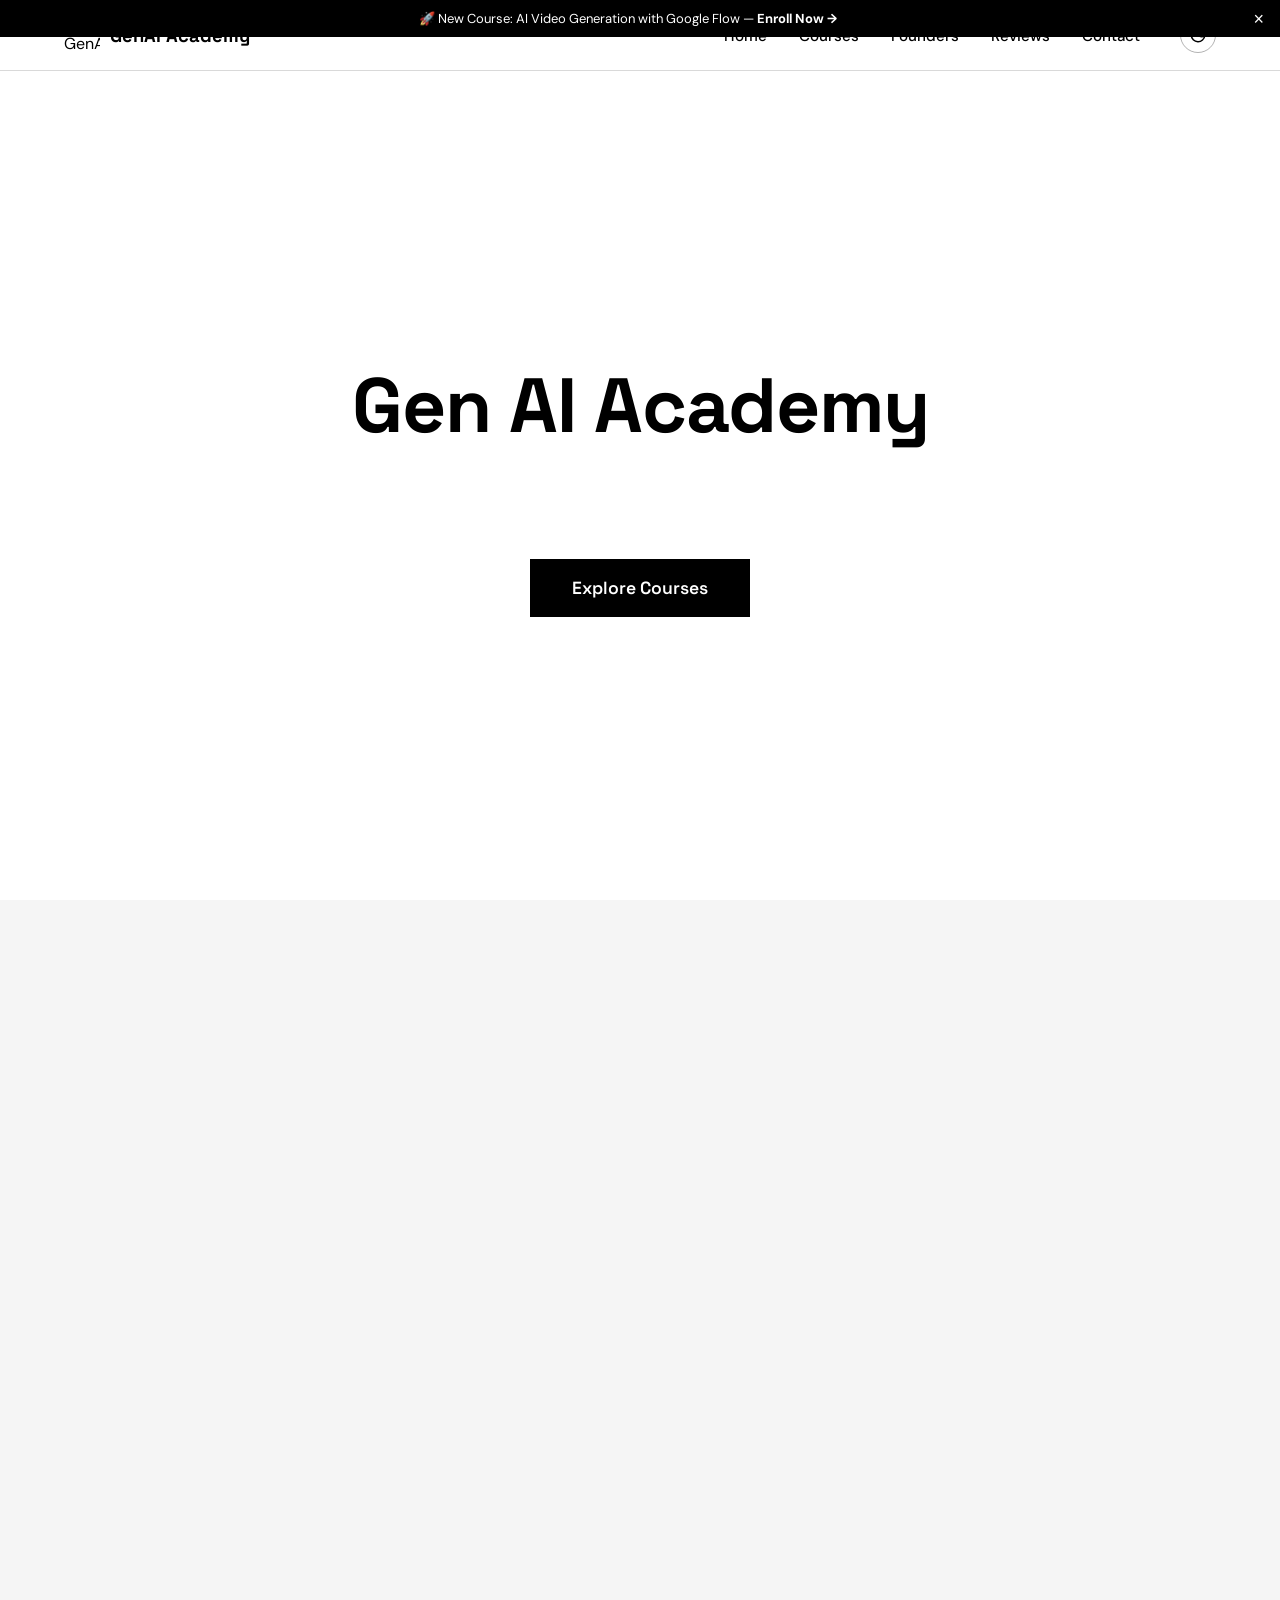
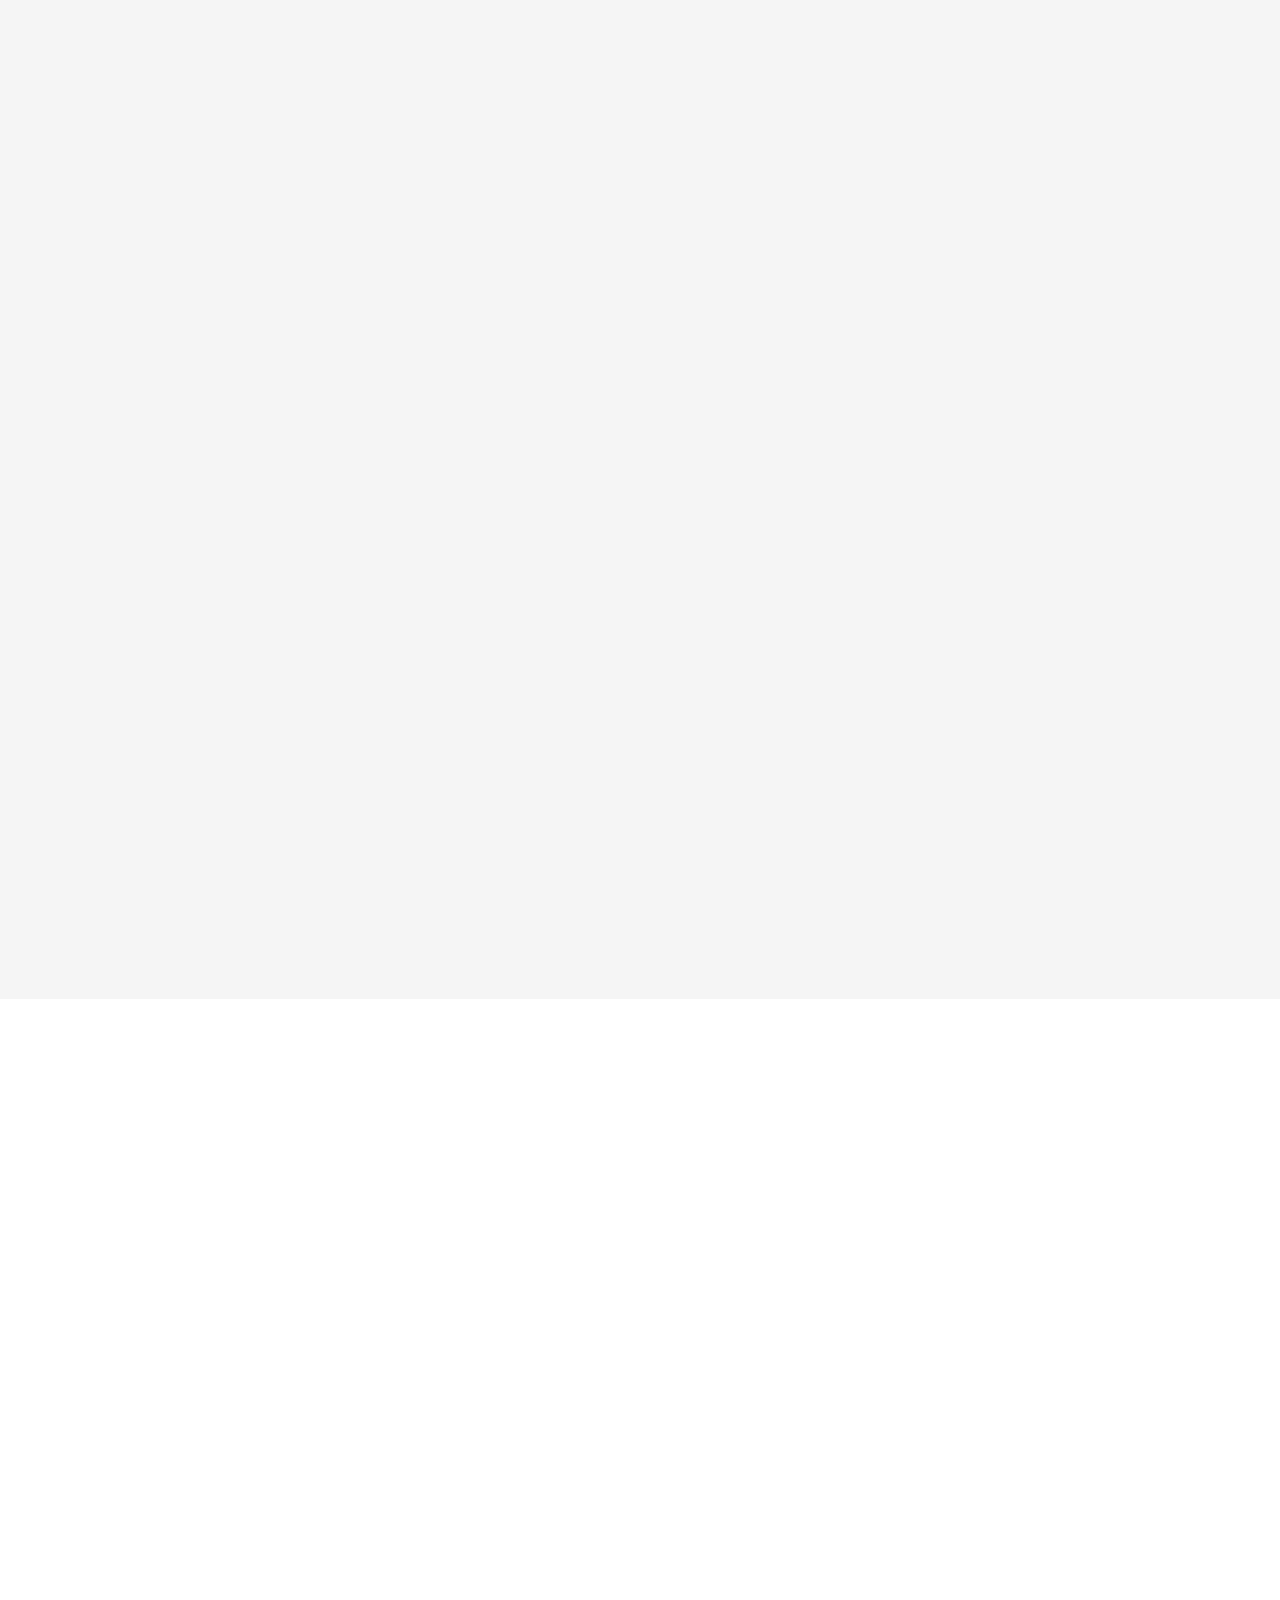
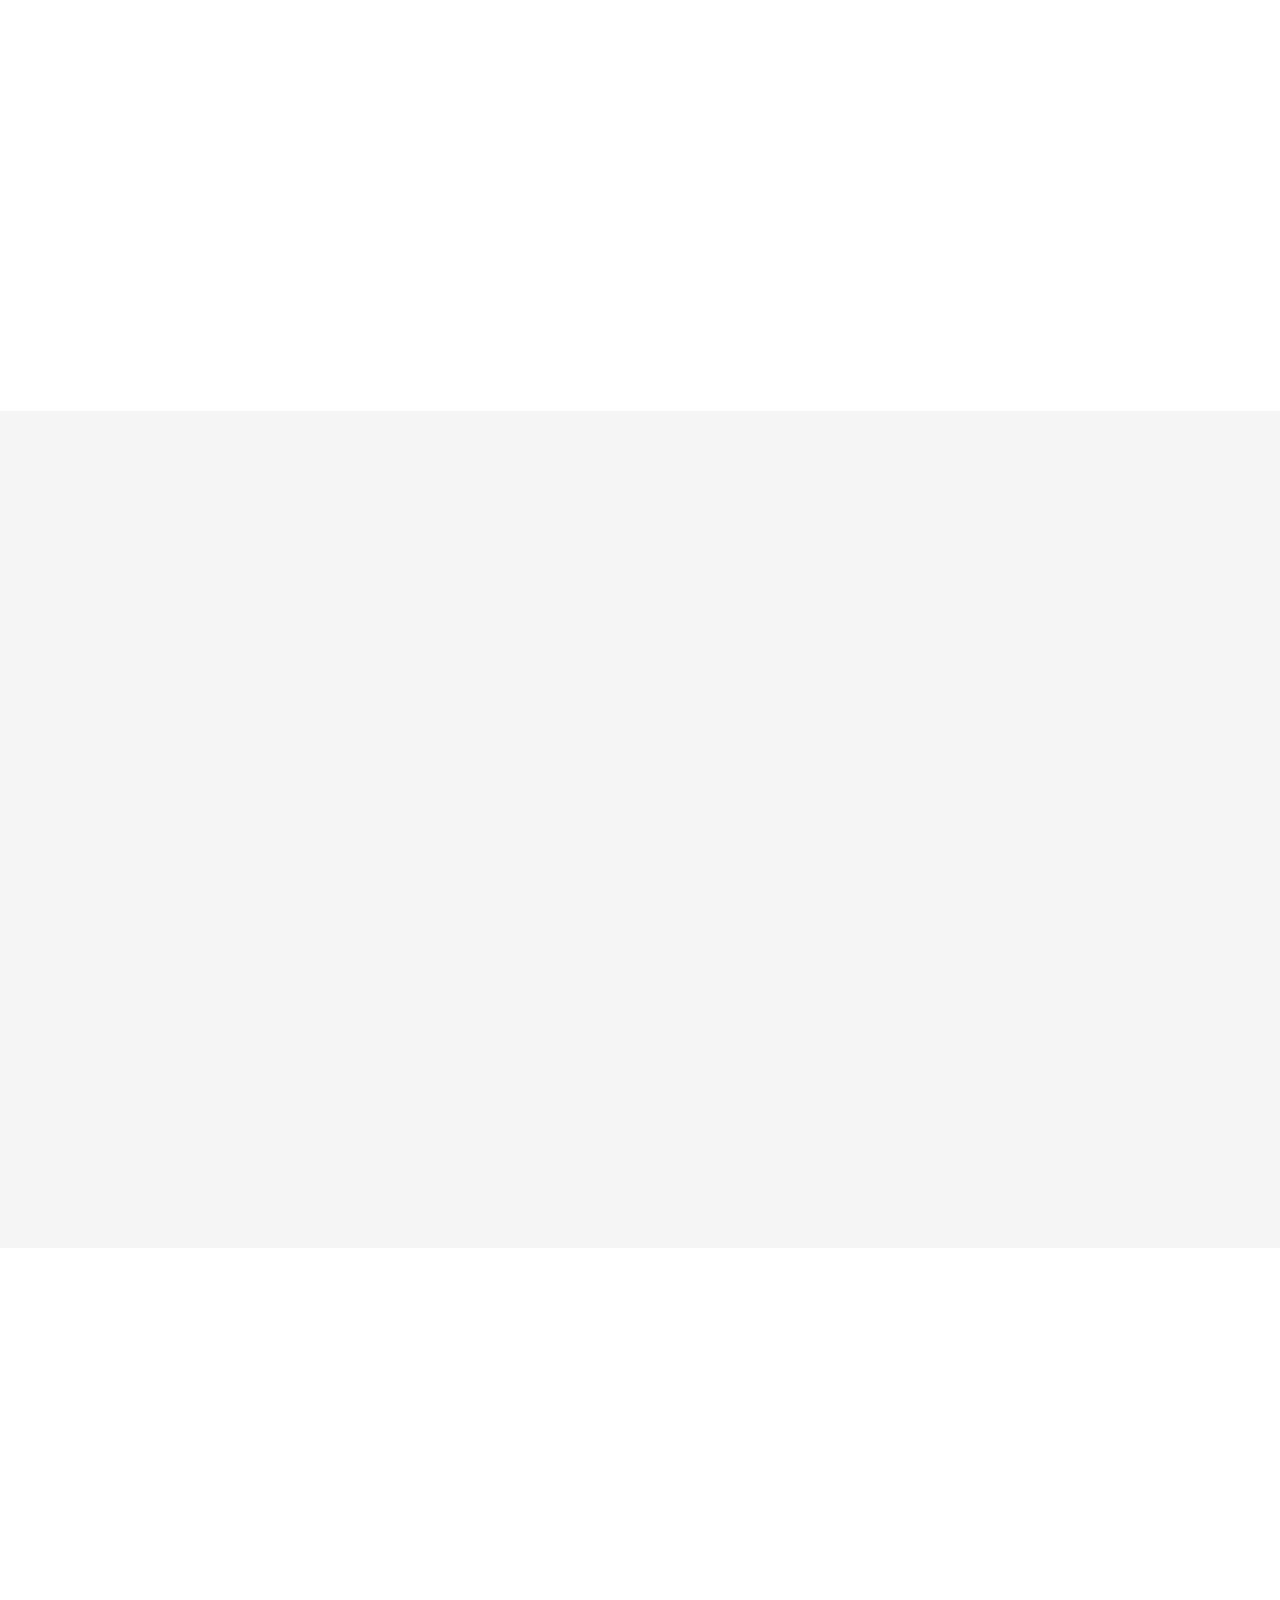
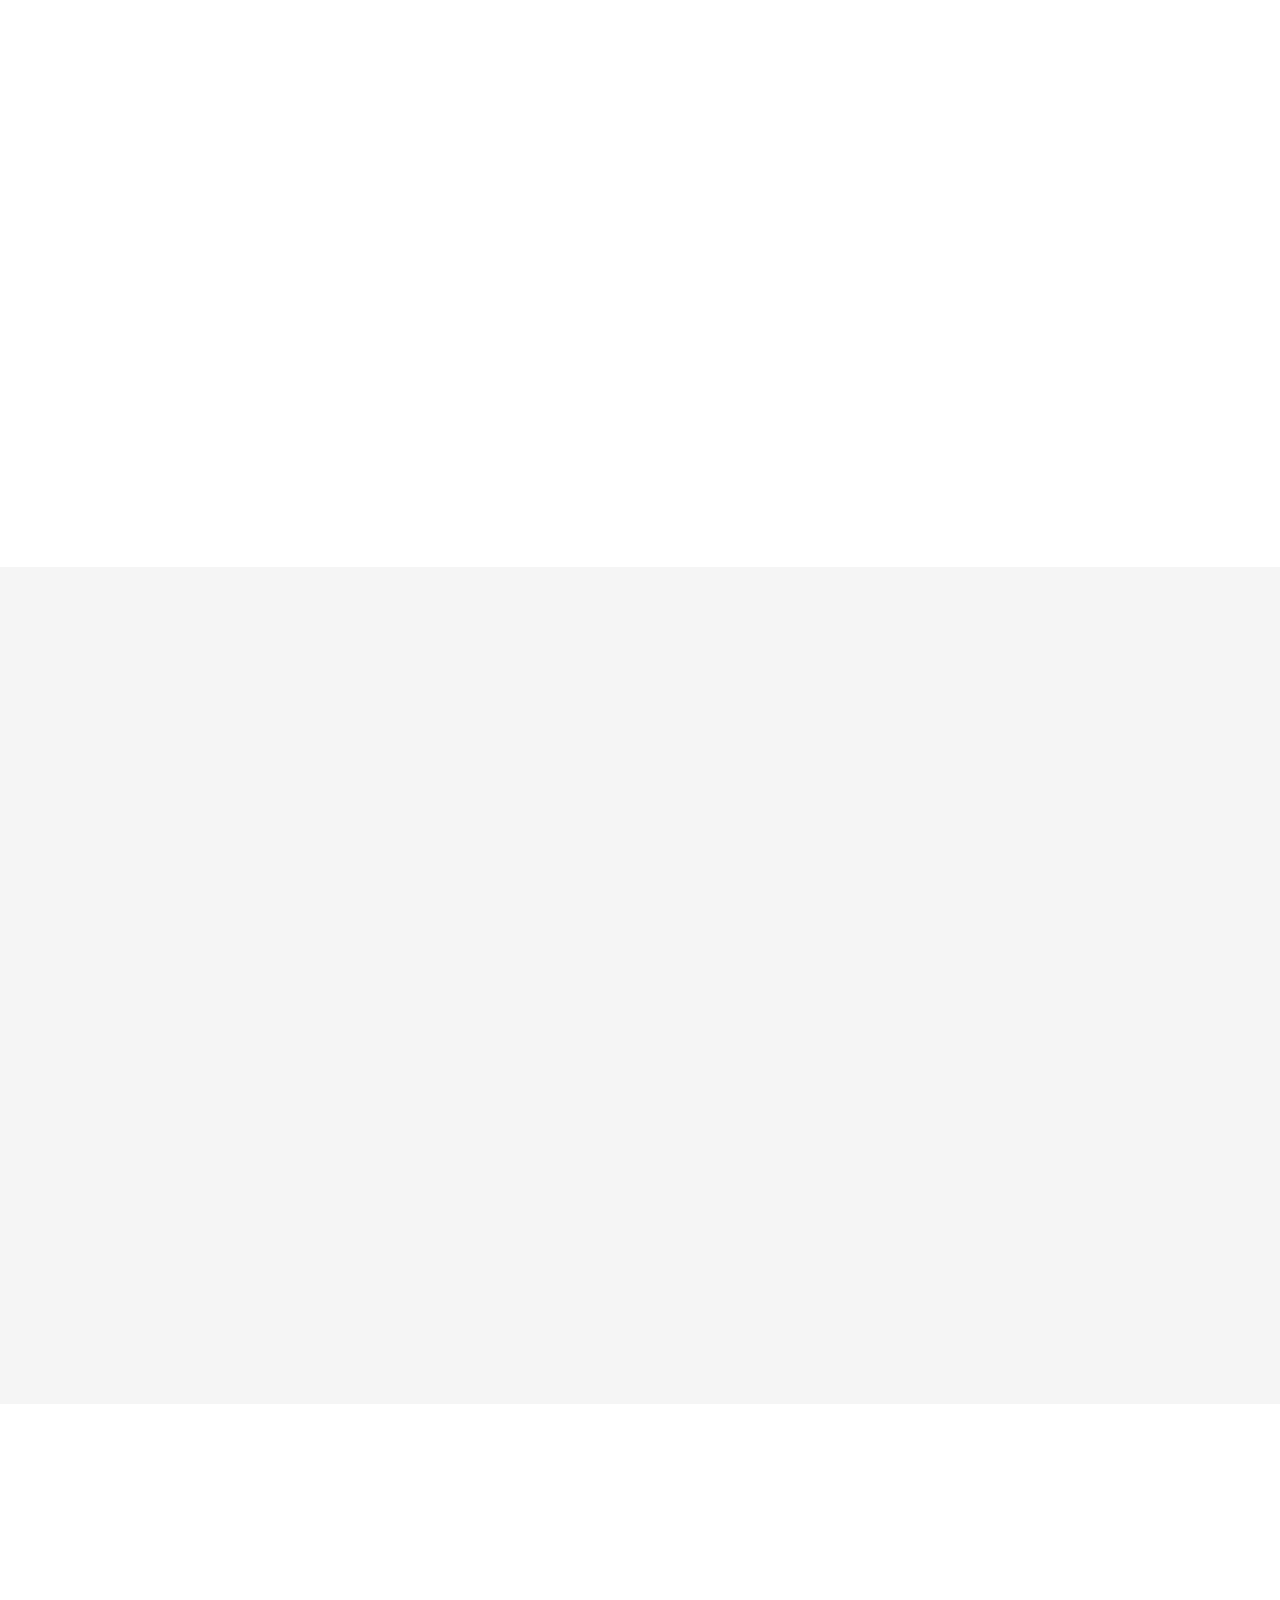
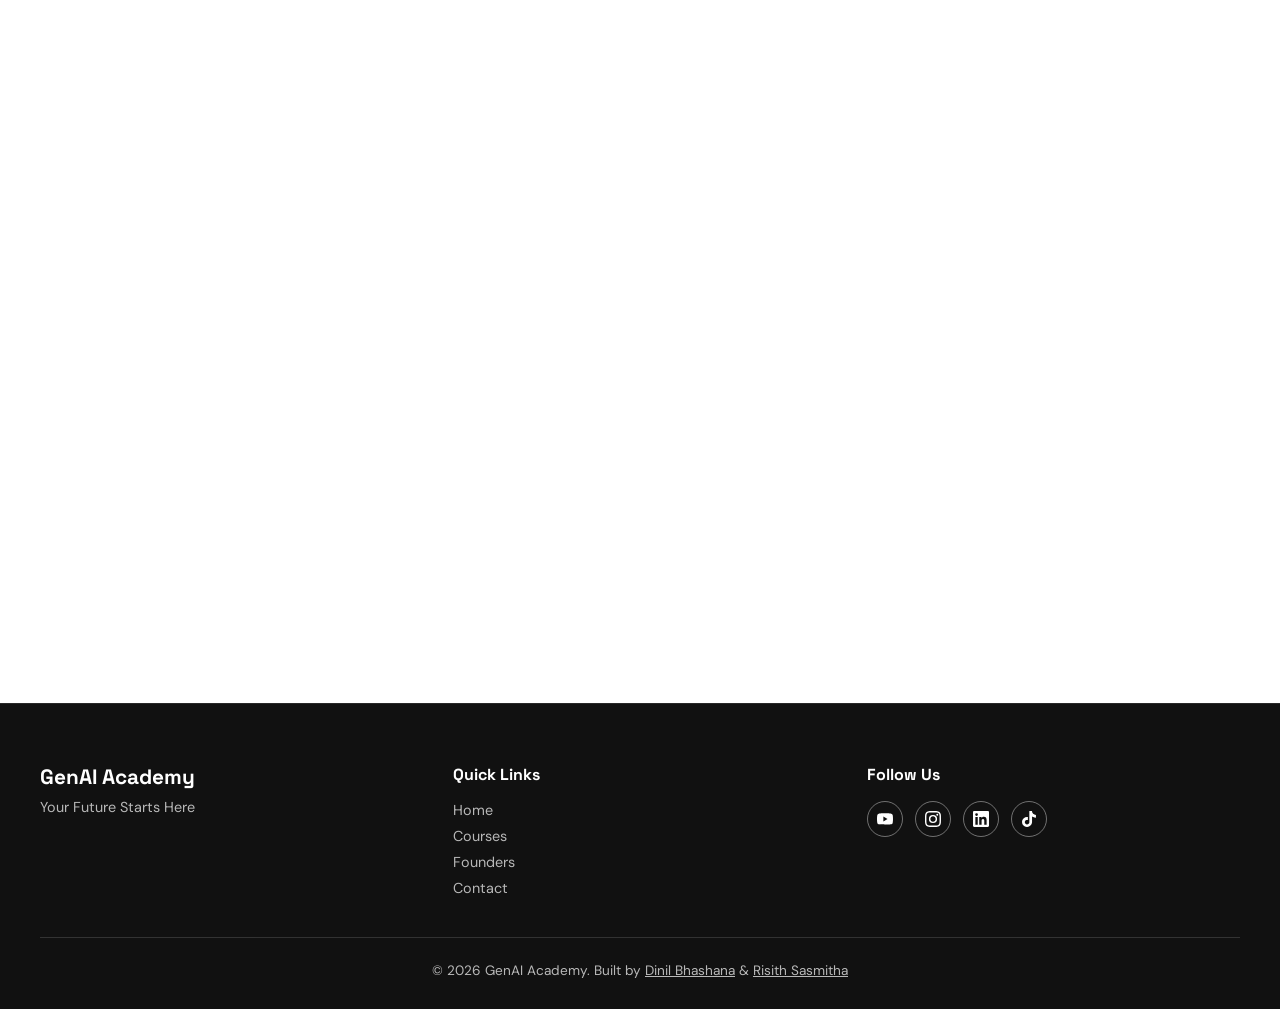
==== commit 8cbba96b: "Remove stats bar section (100+ students, 10 courses, 2 founders, Sri Lanka)" ====
--- a/index.html
+++ b/index.html
@@ -76,27 +76,6 @@
     </div>
   </section>
 
-  <!-- Stats Bar -->
-  <section class="genai-stats-bar">
-    <div class="genai-stats-inner">
-      <div class="genai-stat">
-        <div class="genai-stat-value"><span id="stat-students">0</span>+</div>
-        <div class="genai-stat-label">Students</div>
-      </div>
-      <div class="genai-stat">
-        <div class="genai-stat-value" id="stat-courses">0</div>
-        <div class="genai-stat-label">Courses</div>
-      </div>
-      <div class="genai-stat">
-        <div class="genai-stat-value" id="stat-founders">0</div>
-        <div class="genai-stat-label">Founders</div>
-      </div>
-      <div class="genai-stat">
-        <div class="genai-stat-value">📍</div>
-        <div class="genai-stat-label">Sri Lanka</div>
-      </div>
-    </div>
-  </section>
 
   <!-- Courses -->
   <section id="courses" class="genai-section-full genai-section-alt">
--- a/style.css
+++ b/style.css
@@ -26,7 +26,9 @@
 }
 
 /* Hide Lovable badge */
-#lovable-badge { display: none !important; }
+#lovable-badge {
+  display: none !important;
+}
 
 /* Announcement Bar */
 .genai-announcement-bar {
@@ -64,7 +66,9 @@
   padding: 4px;
 }
 
-.dark .genai-announcement-close { color: #000; }
+.dark .genai-announcement-close {
+  color: #000;
+}
 
 /* Navbar */
 .genai-nav {
@@ -74,13 +78,13 @@
   right: 0;
   z-index: 100;
   background: #fff;
-  border-bottom: 1px solid rgba(0,0,0,0.15);
+  border-bottom: 1px solid rgba(0, 0, 0, 0.15);
   transition: box-shadow 0.3s ease, background 0.3s, border-color 0.3s;
 }
 
 .dark .genai-nav {
   background: #000;
-  border-bottom-color: rgba(255,255,255,0.15);
+  border-bottom-color: rgba(255, 255, 255, 0.15);
 }
 
 .genai-nav.scrolled {
@@ -111,7 +115,9 @@
   min-width: 0;
 }
 
-.dark .genai-nav-logo { color: #fff; }
+.dark .genai-nav-logo {
+  color: #fff;
+}
 
 .genai-nav-logo img {
   height: 36px;
@@ -146,14 +152,18 @@
   cursor: pointer;
 }
 
-.dark .genai-nav-links a { color: #fff; }
-
-.genai-nav-links a:hover { opacity: 0.6; }
+.dark .genai-nav-links a {
+  color: #fff;
+}
+
+.genai-nav-links a:hover {
+  opacity: 0.6;
+}
 
 /* Theme toggle */
 .genai-theme-toggle {
   background: none;
-  border: 1.5px solid rgba(0,0,0,0.3);
+  border: 1.5px solid rgba(0, 0, 0, 0.3);
   border-radius: 50%;
   width: 36px;
   height: 36px;
@@ -167,7 +177,7 @@
 }
 
 .dark .genai-theme-toggle {
-  border-color: rgba(255,255,255,0.3);
+  border-color: rgba(255, 255, 255, 0.3);
   color: #fff;
 }
 
@@ -183,7 +193,9 @@
   border-color: #fff;
 }
 
-.genai-mobile-toggle { display: none; }
+.genai-mobile-toggle {
+  display: none;
+}
 
 .genai-theme-toggle svg {
   width: 18px;
@@ -208,7 +220,9 @@
   transition: 0.3s;
 }
 
-.dark .genai-hamburger span { background: #fff; }
+.dark .genai-hamburger span {
+  background: #fff;
+}
 
 /* Hero */
 .genai-hero {
@@ -225,7 +239,9 @@
   overflow: hidden;
 }
 
-.dark .genai-hero { background: #000; }
+.dark .genai-hero {
+  background: #000;
+}
 
 .genai-hero-canvas {
   position: absolute;
@@ -259,7 +275,9 @@
   line-height: 1.1;
 }
 
-.dark .genai-hero h1 { color: #fff; }
+.dark .genai-hero h1 {
+  color: #fff;
+}
 
 .genai-typewriter {
   font-family: 'Space Grotesk', sans-serif;
@@ -272,17 +290,23 @@
   color: #000;
 }
 
-.dark .genai-typewriter { color: #fff; }
+.dark .genai-typewriter {
+  color: #fff;
+}
 
 .genai-typewriter-text {
   border-right: 2px solid #000;
   animation: blink 0.7s step-end infinite;
 }
 
-.dark .genai-typewriter-text { border-right-color: #fff; }
+.dark .genai-typewriter-text {
+  border-right-color: #fff;
+}
 
 @keyframes blink {
-  50% { border-color: transparent; }
+  50% {
+    border-color: transparent;
+  }
 }
 
 .genai-cta-btn {
@@ -346,7 +370,9 @@
   color: #000;
 }
 
-.dark .genai-stat-value { color: #fff; }
+.dark .genai-stat-value {
+  color: #fff;
+}
 
 .genai-stat-label {
   font-size: 13px;
@@ -354,7 +380,9 @@
   margin-top: 4px;
 }
 
-.dark .genai-stat-label { color: #999; }
+.dark .genai-stat-label {
+  color: #999;
+}
 
 /* Sections */
 .genai-section {
@@ -369,13 +397,17 @@
   transition: background 0.3s;
 }
 
-.dark .genai-section-full { background: #000; }
+.dark .genai-section-full {
+  background: #000;
+}
 
 .genai-section-alt {
   background: #f5f5f5 !important;
 }
 
-.dark .genai-section-alt { background: #111 !important; }
+.dark .genai-section-alt {
+  background: #111 !important;
+}
 
 .genai-section-title {
   font-family: 'Space Grotesk', sans-serif;
@@ -386,7 +418,9 @@
   color: #000;
 }
 
-.dark .genai-section-title { color: #fff; }
+.dark .genai-section-title {
+  color: #fff;
+}
 
 /* Courses */
 .genai-courses-grid {
@@ -396,7 +430,7 @@
 }
 
 .genai-course-card {
-  border: 1.5px solid rgba(0,0,0,0.2);
+  border: 1.5px solid rgba(0, 0, 0, 0.2);
   background: #fff;
   padding: 32px 24px;
   transition: all 0.25s ease;
@@ -408,8 +442,8 @@
 }
 
 .dark .genai-course-card {
-  border-color: rgba(255,255,255,0.2);
-  background: rgba(255,255,255,0.05);
+  border-color: rgba(255, 255, 255, 0.2);
+  background: rgba(255, 255, 255, 0.05);
   color: #fff;
   border-left-color: transparent;
 }
@@ -430,7 +464,10 @@
   box-shadow: 4px 4px 0px #fff;
 }
 
-.genai-course-icon { font-size: 2rem; margin-bottom: 16px; }
+.genai-course-icon {
+  font-size: 2rem;
+  margin-bottom: 16px;
+}
 
 .genai-course-card h3 {
   font-family: 'Space Grotesk', sans-serif;
@@ -473,9 +510,13 @@
   transition: transform 0.3s;
 }
 
-.dark .genai-video-card { color: #fff; }
-
-.genai-video-card:hover { transform: translateY(-4px); }
+.dark .genai-video-card {
+  color: #fff;
+}
+
+.genai-video-card:hover {
+  transform: translateY(-4px);
+}
 
 .genai-video-thumb {
   background: #000;
@@ -495,19 +536,19 @@
   left: 0;
   right: 0;
   height: 40%;
-  background: linear-gradient(to top, rgba(255,255,255,0.08), transparent);
+  background: linear-gradient(to top, rgba(255, 255, 255, 0.08), transparent);
   pointer-events: none;
 }
 
 .dark .genai-video-thumb {
   background: #111;
-  border-color: rgba(255,255,255,0.2);
+  border-color: rgba(255, 255, 255, 0.2);
 }
 
 .genai-play-btn {
   width: 60px;
   height: 60px;
-  background: rgba(255,255,255,0.15);
+  background: rgba(255, 255, 255, 0.15);
   border-radius: 50%;
   display: flex;
   align-items: center;
@@ -516,12 +557,16 @@
   z-index: 1;
 }
 
-.genai-video-card:hover .genai-play-btn { 
+.genai-video-card:hover .genai-play-btn {
   transform: scale(1.15);
-  background: rgba(255,255,255,0.25);
-}
-
-.genai-play-btn svg { width: 24px; height: 24px; margin-left: 4px; }
+  background: rgba(255, 255, 255, 0.25);
+}
+
+.genai-play-btn svg {
+  width: 24px;
+  height: 24px;
+  margin-left: 4px;
+}
 
 .genai-video-card h3 {
   font-family: 'Space Grotesk', sans-serif;
@@ -546,10 +591,21 @@
   width: fit-content;
 }
 
-.genai-channel-btn:hover { background: transparent; color: #000; }
-
-.dark .genai-channel-btn { background: #fff; color: #000; border-color: #fff; }
-.dark .genai-channel-btn:hover { background: transparent; color: #fff; }
+.genai-channel-btn:hover {
+  background: transparent;
+  color: #000;
+}
+
+.dark .genai-channel-btn {
+  background: #fff;
+  color: #000;
+  border-color: #fff;
+}
+
+.dark .genai-channel-btn:hover {
+  background: transparent;
+  color: #fff;
+}
 
 /* Founders */
 .genai-founders-grid {
@@ -565,15 +621,15 @@
   flex: 1;
   min-width: 280px;
   max-width: 400px;
-  border: 1.5px solid rgba(0,0,0,0.2);
+  border: 1.5px solid rgba(0, 0, 0, 0.2);
   padding: 40px 32px;
   text-align: center;
   background: #fff;
 }
 
 .dark .genai-founder-card {
-  border-color: rgba(255,255,255,0.2);
-  background: rgba(255,255,255,0.05);
+  border-color: rgba(255, 255, 255, 0.2);
+  background: rgba(255, 255, 255, 0.05);
 }
 
 .genai-founder-avatar {
@@ -589,9 +645,23 @@
   font-size: 2.5rem;
   font-weight: 700;
   margin: 0 auto 20px;
-}
-
-.dark .genai-founder-avatar { background: #fff; color: #000; }
+  transition: transform 0.3s cubic-bezier(0.34, 1.56, 0.64, 1), box-shadow 0.3s ease;
+  cursor: pointer;
+}
+
+.genai-founder-avatar:hover {
+  transform: scale(1.30) translateY(-4px);
+  box-shadow: 0 12px 28px rgba(0, 0, 0, 0.25);
+}
+
+.dark .genai-founder-avatar:hover {
+  box-shadow: 0 12px 28px rgba(255, 255, 255, 0.15);
+}
+
+.dark .genai-founder-avatar {
+  background: #fff;
+  color: #000;
+}
 
 .genai-founder-card h3 {
   font-family: 'Space Grotesk', sans-serif;
@@ -601,17 +671,34 @@
   color: #000;
 }
 
-.dark .genai-founder-card h3 { color: #fff; }
-
-.genai-founder-role { font-weight: 600; font-size: 0.9rem; opacity: 0.7; margin-bottom: 16px; }
-.genai-founder-bio { font-size: 0.9rem; line-height: 1.6; opacity: 0.8; margin-bottom: 20px; }
-
-.genai-social-links { display: flex; gap: 12px; justify-content: center; }
+.dark .genai-founder-card h3 {
+  color: #fff;
+}
+
+.genai-founder-role {
+  font-weight: 600;
+  font-size: 0.9rem;
+  opacity: 0.7;
+  margin-bottom: 16px;
+}
+
+.genai-founder-bio {
+  font-size: 0.9rem;
+  line-height: 1.6;
+  opacity: 0.8;
+  margin-bottom: 20px;
+}
+
+.genai-social-links {
+  display: flex;
+  gap: 12px;
+  justify-content: center;
+}
 
 .genai-social-link {
   width: 40px;
   height: 40px;
-  border: 1.5px solid rgba(0,0,0,0.4);
+  border: 1.5px solid rgba(0, 0, 0, 0.4);
   border-radius: 50%;
   display: flex;
   align-items: center;
@@ -620,12 +707,27 @@
   color: #000;
 }
 
-.dark .genai-social-link { border-color: rgba(255,255,255,0.4); color: #fff; }
-
-.genai-social-link:hover { background: #000; color: #fff; border-color: #000; }
-.dark .genai-social-link:hover { background: #fff; color: #000; border-color: #fff; }
-
-.genai-social-link svg { width: 18px; height: 18px; }
+.dark .genai-social-link {
+  border-color: rgba(255, 255, 255, 0.4);
+  color: #fff;
+}
+
+.genai-social-link:hover {
+  background: #000;
+  color: #fff;
+  border-color: #000;
+}
+
+.dark .genai-social-link:hover {
+  background: #fff;
+  color: #000;
+  border-color: #fff;
+}
+
+.genai-social-link svg {
+  width: 18px;
+  height: 18px;
+}
 
 /* Reviews */
 .genai-reviews-grid {
@@ -635,23 +737,50 @@
 }
 
 .genai-review-card {
-  border: 1.5px solid rgba(0,0,0,0.2);
+  border: 1.5px solid rgba(0, 0, 0, 0.2);
   padding: 32px 24px;
   background: #fff;
 }
 
 .dark .genai-review-card {
-  border-color: rgba(255,255,255,0.2);
-  background: rgba(255,255,255,0.05);
-}
-
-.genai-stars { margin-bottom: 16px; font-size: 1.2rem; letter-spacing: 2px; color: #000; }
-.dark .genai-stars { color: #fff; }
-
-.genai-review-text { font-size: 0.95rem; line-height: 1.6; font-style: italic; margin-bottom: 20px; opacity: 0.85; }
-.genai-review-name { font-family: 'Space Grotesk', sans-serif; font-weight: 700; font-size: 1rem; color: #000; }
-.dark .genai-review-name { color: #fff; }
-.genai-review-role { font-size: 0.85rem; opacity: 0.6; }
+  border-color: rgba(255, 255, 255, 0.2);
+  background: rgba(255, 255, 255, 0.05);
+}
+
+.genai-stars {
+  margin-bottom: 16px;
+  font-size: 1.2rem;
+  letter-spacing: 2px;
+  color: #000;
+}
+
+.dark .genai-stars {
+  color: #fff;
+}
+
+.genai-review-text {
+  font-size: 0.95rem;
+  line-height: 1.6;
+  font-style: italic;
+  margin-bottom: 20px;
+  opacity: 0.85;
+}
+
+.genai-review-name {
+  font-family: 'Space Grotesk', sans-serif;
+  font-weight: 700;
+  font-size: 1rem;
+  color: #000;
+}
+
+.dark .genai-review-name {
+  color: #fff;
+}
+
+.genai-review-role {
+  font-size: 0.85rem;
+  opacity: 0.6;
+}
 
 /* Why Choose Us */
 .genai-why-grid {
@@ -663,18 +792,25 @@
 }
 
 .genai-why-card {
-  border: 1.5px solid rgba(0,0,0,0.2);
+  border: 1.5px solid rgba(0, 0, 0, 0.2);
   padding: 32px;
   background: #fff;
 }
 
 .dark .genai-why-card {
-  border-color: rgba(255,255,255,0.2);
-  background: rgba(255,255,255,0.05);
-}
-
-.genai-why-icon { font-size: 2.5rem; margin-bottom: 12px; }
-.genai-why-icon svg { width: 40px; height: 40px; }
+  border-color: rgba(255, 255, 255, 0.2);
+  background: rgba(255, 255, 255, 0.05);
+}
+
+.genai-why-icon {
+  font-size: 2.5rem;
+  margin-bottom: 12px;
+}
+
+.genai-why-icon svg {
+  width: 40px;
+  height: 40px;
+}
 
 .genai-why-card h3 {
   font-family: 'Space Grotesk', sans-serif;
@@ -684,8 +820,14 @@
   color: #000;
 }
 
-.dark .genai-why-card h3 { color: #fff; }
-.genai-why-card p { font-size: 0.9rem; opacity: 0.75; }
+.dark .genai-why-card h3 {
+  color: #fff;
+}
+
+.genai-why-card p {
+  font-size: 0.9rem;
+  opacity: 0.75;
+}
 
 /* Contact */
 .genai-contact-form {
@@ -700,7 +842,7 @@
 .genai-contact-form textarea {
   width: 100%;
   padding: 14px 18px;
-  border: 1.5px solid rgba(0,0,0,0.3);
+  border: 1.5px solid rgba(0, 0, 0, 0.3);
   font-family: 'DM Sans', sans-serif;
   font-size: 1rem;
   background: #fff;
@@ -712,24 +854,35 @@
 
 .dark .genai-contact-form input,
 .dark .genai-contact-form textarea {
-  border-color: rgba(255,255,255,0.3);
-  background: rgba(255,255,255,0.05);
+  border-color: rgba(255, 255, 255, 0.3);
+  background: rgba(255, 255, 255, 0.05);
   color: #fff;
 }
 
 .genai-contact-form input::placeholder,
-.genai-contact-form textarea::placeholder { color: rgba(0,0,0,0.5); }
+.genai-contact-form textarea::placeholder {
+  color: rgba(0, 0, 0, 0.5);
+}
 
 .dark .genai-contact-form input::placeholder,
-.dark .genai-contact-form textarea::placeholder { color: rgba(255,255,255,0.5); }
+.dark .genai-contact-form textarea::placeholder {
+  color: rgba(255, 255, 255, 0.5);
+}
 
 .genai-contact-form input:focus,
-.genai-contact-form textarea:focus { border-color: #000; }
+.genai-contact-form textarea:focus {
+  border-color: #000;
+}
 
 .dark .genai-contact-form input:focus,
-.dark .genai-contact-form textarea:focus { border-color: #fff; }
-
-.genai-contact-form textarea { min-height: 150px; resize: vertical; }
+.dark .genai-contact-form textarea:focus {
+  border-color: #fff;
+}
+
+.genai-contact-form textarea {
+  min-height: 150px;
+  resize: vertical;
+}
 
 .genai-submit-btn {
   padding: 14px 36px;
@@ -743,10 +896,21 @@
   transition: all 0.3s;
 }
 
-.genai-submit-btn:hover { background: transparent; color: #000; }
-
-.dark .genai-submit-btn { background: #fff; color: #000; border-color: #fff; }
-.dark .genai-submit-btn:hover { background: transparent; color: #fff; }
+.genai-submit-btn:hover {
+  background: transparent;
+  color: #000;
+}
+
+.dark .genai-submit-btn {
+  background: #fff;
+  color: #000;
+  border-color: #fff;
+}
+
+.dark .genai-submit-btn:hover {
+  background: transparent;
+  color: #fff;
+}
 
 .genai-contact-info {
   max-width: 600px;
@@ -755,14 +919,25 @@
   display: flex;
   flex-direction: column;
   gap: 12px;
-  color: rgba(0,0,0,0.8);
-}
-
-.dark .genai-contact-info { color: rgba(255,255,255,0.8); }
-
-.genai-contact-info a { color: #000; text-decoration: none; }
-.dark .genai-contact-info a { color: #fff; }
-.genai-contact-info a:hover { text-decoration: underline; }
+  color: rgba(0, 0, 0, 0.8);
+}
+
+.dark .genai-contact-info {
+  color: rgba(255, 255, 255, 0.8);
+}
+
+.genai-contact-info a {
+  color: #000;
+  text-decoration: none;
+}
+
+.dark .genai-contact-info a {
+  color: #fff;
+}
+
+.genai-contact-info a:hover {
+  text-decoration: underline;
+}
 
 .genai-success-alert {
   background: #000;
@@ -774,11 +949,21 @@
   animation: fadeInAlert 0.3s ease-out;
 }
 
-.dark .genai-success-alert { background: #fff; color: #000; }
+.dark .genai-success-alert {
+  background: #fff;
+  color: #000;
+}
 
 @keyframes fadeInAlert {
-  from { opacity: 0; transform: translateY(-10px); }
-  to { opacity: 1; transform: translateY(0); }
+  from {
+    opacity: 0;
+    transform: translateY(-10px);
+  }
+
+  to {
+    opacity: 1;
+    transform: translateY(0);
+  }
 }
 
 /* Footer */
@@ -786,7 +971,7 @@
   background: #111;
   color: #fff;
   padding: 60px 24px 30px;
-  border-top: 1px solid rgba(255,255,255,0.1);
+  border-top: 1px solid rgba(255, 255, 255, 0.1);
 }
 
 .genai-footer-inner {
@@ -798,24 +983,68 @@
   margin-bottom: 40px;
 }
 
-.genai-footer-brand { display: flex; flex-direction: column; gap: 8px; }
-.genai-footer-brand-name { font-family: 'Space Grotesk', sans-serif; font-weight: 700; font-size: 1.3rem; }
-.genai-footer-tagline { opacity: 0.7; font-size: 0.9rem; }
-
-.genai-footer-links { display: flex; flex-direction: column; gap: 8px; }
-.genai-footer-links h4 { font-family: 'Space Grotesk', sans-serif; font-weight: 700; margin-bottom: 8px; }
-.genai-footer-links a { color: #fff; text-decoration: none; opacity: 0.7; transition: opacity 0.2s; font-size: 0.9rem; }
-.genai-footer-links a:hover { opacity: 1; }
-
-.genai-footer-social { display: flex; flex-direction: column; gap: 8px; }
-.genai-footer-social h4 { font-family: 'Space Grotesk', sans-serif; font-weight: 700; margin-bottom: 8px; }
-
-.genai-footer-social-icons { display: flex; gap: 12px; }
+.genai-footer-brand {
+  display: flex;
+  flex-direction: column;
+  gap: 8px;
+}
+
+.genai-footer-brand-name {
+  font-family: 'Space Grotesk', sans-serif;
+  font-weight: 700;
+  font-size: 1.3rem;
+}
+
+.genai-footer-tagline {
+  opacity: 0.7;
+  font-size: 0.9rem;
+}
+
+.genai-footer-links {
+  display: flex;
+  flex-direction: column;
+  gap: 8px;
+}
+
+.genai-footer-links h4 {
+  font-family: 'Space Grotesk', sans-serif;
+  font-weight: 700;
+  margin-bottom: 8px;
+}
+
+.genai-footer-links a {
+  color: #fff;
+  text-decoration: none;
+  opacity: 0.7;
+  transition: opacity 0.2s;
+  font-size: 0.9rem;
+}
+
+.genai-footer-links a:hover {
+  opacity: 1;
+}
+
+.genai-footer-social {
+  display: flex;
+  flex-direction: column;
+  gap: 8px;
+}
+
+.genai-footer-social h4 {
+  font-family: 'Space Grotesk', sans-serif;
+  font-weight: 700;
+  margin-bottom: 8px;
+}
+
+.genai-footer-social-icons {
+  display: flex;
+  gap: 12px;
+}
 
 .genai-footer-social-icons a {
   width: 36px;
   height: 36px;
-  border: 1.5px solid rgba(255,255,255,0.4);
+  border: 1.5px solid rgba(255, 255, 255, 0.4);
   border-radius: 50%;
   display: flex;
   align-items: center;
@@ -824,12 +1053,20 @@
   color: #fff;
 }
 
-.genai-footer-social-icons a:hover { background: #fff; color: #000; border-color: #fff; }
-.genai-footer-social-icons svg { width: 16px; height: 16px; }
+.genai-footer-social-icons a:hover {
+  background: #fff;
+  color: #000;
+  border-color: #fff;
+}
+
+.genai-footer-social-icons svg {
+  width: 16px;
+  height: 16px;
+}
 
 .genai-footer-bottom {
   text-align: center;
-  border-top: 1px solid rgba(255,255,255,0.2);
+  border-top: 1px solid rgba(255, 255, 255, 0.2);
   padding-top: 24px;
   font-size: 0.85rem;
   opacity: 0.7;
@@ -837,7 +1074,10 @@
   margin: 0 auto;
 }
 
-.genai-footer-bottom a { color: #fff; text-decoration: underline; }
+.genai-footer-bottom a {
+  color: #fff;
+  text-decoration: underline;
+}
 
 /* Fade in animation */
 .genai-fade-in {
@@ -846,7 +1086,10 @@
   transition: opacity 0.6s ease-out, transform 0.6s ease-out;
 }
 
-.genai-fade-in.visible { opacity: 1; transform: translateY(0); }
+.genai-fade-in.visible {
+  opacity: 1;
+  transform: translateY(0);
+}
 
 /* Mobile menu */
 .genai-mobile-menu {
@@ -856,14 +1099,19 @@
   left: 0;
   right: 0;
   background: #fff;
-  border-bottom: 1px solid rgba(0,0,0,0.2);
+  border-bottom: 1px solid rgba(0, 0, 0, 0.2);
   padding: 24px;
   z-index: 99;
 }
 
-.dark .genai-mobile-menu { background: #000; border-bottom-color: rgba(255,255,255,0.2); }
-
-.genai-mobile-menu.open { display: block; }
+.dark .genai-mobile-menu {
+  background: #000;
+  border-bottom-color: rgba(255, 255, 255, 0.2);
+}
+
+.genai-mobile-menu.open {
+  display: block;
+}
 
 .genai-mobile-menu a {
   display: block;
@@ -872,107 +1120,273 @@
   text-decoration: none;
   font-weight: 500;
   font-size: 1.1rem;
-  border-bottom: 1px solid rgba(0,0,0,0.1);
-}
-
-.dark .genai-mobile-menu a { color: #fff; border-bottom-color: rgba(255,255,255,0.1); }
+  border-bottom: 1px solid rgba(0, 0, 0, 0.1);
+}
+
+.dark .genai-mobile-menu a {
+  color: #fff;
+  border-bottom-color: rgba(255, 255, 255, 0.1);
+}
 
 /* Responsive */
 @media (max-width: 900px) {
+
   .genai-courses-grid,
   .genai-videos-grid,
   .genai-reviews-grid {
     grid-template-columns: repeat(2, 1fr);
   }
-  .genai-stats-inner { grid-template-columns: repeat(2, 1fr); }
-  .genai-footer-inner { grid-template-columns: 1fr; text-align: center; }
-  .genai-footer-social-icons { justify-content: center; }
-  .genai-founders-grid { gap: 24px; }
-  .genai-founder-card { min-width: 240px; padding: 30px 20px; }
+
+  .genai-stats-inner {
+    grid-template-columns: repeat(2, 1fr);
+  }
+
+  .genai-footer-inner {
+    grid-template-columns: 1fr;
+    text-align: center;
+  }
+
+  .genai-footer-social-icons {
+    justify-content: center;
+  }
+
+  .genai-founders-grid {
+    gap: 24px;
+  }
+
+  .genai-founder-card {
+    min-width: 240px;
+    padding: 30px 20px;
+  }
 }
 
 @media (max-width: 640px) {
+
   .genai-courses-grid,
   .genai-videos-grid,
   .genai-reviews-grid,
   .genai-why-grid {
     grid-template-columns: 1fr;
   }
-  .genai-stats-inner { grid-template-columns: repeat(2, 1fr); gap: 20px; }
-  .genai-nav-links { display: none; }
-  .genai-hamburger { display: flex; }
-  .genai-mobile-toggle { display: flex; }
+
+  .genai-stats-inner {
+    grid-template-columns: repeat(2, 1fr);
+    gap: 20px;
+  }
+
+  .genai-nav-links {
+    display: none;
+  }
+
+  .genai-hamburger {
+    display: flex;
+  }
+
+  .genai-mobile-toggle {
+    display: flex;
+  }
 
   /* Hero mobile */
   .genai-hero {
     min-height: 80vh;
     padding: 120px 16px 40px;
   }
-  .genai-hero h1 { font-size: 2rem; margin-bottom: 16px; }
-  .genai-typewriter { font-size: 1.1rem; min-height: 2rem; }
-  .genai-cta-btn { padding: 14px 32px; font-size: 1rem; margin-top: 28px; }
+
+  .genai-hero h1 {
+    font-size: 2rem;
+    margin-bottom: 16px;
+  }
+
+  .genai-typewriter {
+    font-size: 1.1rem;
+    min-height: 2rem;
+  }
+
+  .genai-cta-btn {
+    padding: 14px 32px;
+    font-size: 1rem;
+    margin-top: 28px;
+  }
 
   /* Nav mobile */
-  .genai-nav-inner { padding: 0 16px; height: 60px; }
-  .genai-nav-logo img { height: 32px; width: 32px; }
-  .genai-nav-logo span { font-size: 1.05rem; }
-  .genai-nav-logo { gap: 8px; }
+  .genai-nav-inner {
+    padding: 0 16px;
+    height: 60px;
+  }
+
+  .genai-nav-logo img {
+    height: 32px;
+    width: 32px;
+  }
+
+  .genai-nav-logo span {
+    font-size: 1.05rem;
+  }
+
+  .genai-nav-logo {
+    gap: 8px;
+  }
 
   /* Sections mobile */
-  .genai-section { padding: 50px 16px; }
-  .genai-section-full { padding: 50px 16px; }
-  .genai-section-title { font-size: 1.5rem; margin-bottom: 32px; }
+  .genai-section {
+    padding: 50px 16px;
+  }
+
+  .genai-section-full {
+    padding: 50px 16px;
+  }
+
+  .genai-section-title {
+    font-size: 1.5rem;
+    margin-bottom: 32px;
+  }
 
   /* Course cards mobile */
-  .genai-course-card { padding: 24px 18px; }
-  .genai-course-icon { font-size: 1.6rem; margin-bottom: 10px; }
-  .genai-course-card h3 { font-size: 1.05rem; }
+  .genai-course-card {
+    padding: 24px 18px;
+  }
+
+  .genai-course-icon {
+    font-size: 1.6rem;
+    margin-bottom: 10px;
+  }
+
+  .genai-course-card h3 {
+    font-size: 1.05rem;
+  }
 
   /* Video cards mobile */
-  .genai-video-card h3 { font-size: 0.85rem; }
-  .genai-play-btn { width: 48px; height: 48px; }
-  .genai-play-btn svg { width: 20px; height: 20px; }
-  .genai-channel-btn { padding: 12px 28px; font-size: 0.9rem; margin-top: 28px; }
+  .genai-video-card h3 {
+    font-size: 0.85rem;
+  }
+
+  .genai-play-btn {
+    width: 48px;
+    height: 48px;
+  }
+
+  .genai-play-btn svg {
+    width: 20px;
+    height: 20px;
+  }
+
+  .genai-channel-btn {
+    padding: 12px 28px;
+    font-size: 0.9rem;
+    margin-top: 28px;
+  }
 
   /* Founders mobile */
-  .genai-founders-grid { flex-direction: column; gap: 20px; align-items: center; }
-  .genai-founder-card { min-width: unset; max-width: 100%; width: 100%; padding: 28px 20px; }
-  .genai-founder-avatar { width: 80px; height: 80px; font-size: 2rem; }
-  .genai-founder-card h3 { font-size: 1.15rem; }
-  .genai-founder-bio { font-size: 0.85rem; }
+  .genai-founders-grid {
+    flex-direction: column;
+    gap: 20px;
+    align-items: center;
+  }
+
+  .genai-founder-card {
+    min-width: unset;
+    max-width: 100%;
+    width: 100%;
+    padding: 28px 20px;
+  }
+
+  .genai-founder-avatar {
+    width: 80px;
+    height: 80px;
+    font-size: 2rem;
+  }
+
+  .genai-founder-card h3 {
+    font-size: 1.15rem;
+  }
+
+  .genai-founder-bio {
+    font-size: 0.85rem;
+  }
 
   /* Reviews mobile */
-  .genai-review-card { padding: 24px 18px; }
-  .genai-review-text { font-size: 0.9rem; }
+  .genai-review-card {
+    padding: 24px 18px;
+  }
+
+  .genai-review-text {
+    font-size: 0.9rem;
+  }
 
   /* Why cards mobile */
-  .genai-why-card { padding: 24px 18px; }
+  .genai-why-card {
+    padding: 24px 18px;
+  }
 
   /* Contact mobile */
   .genai-contact-form input,
-  .genai-contact-form textarea { padding: 12px 14px; font-size: 0.95rem; }
-  .genai-submit-btn { padding: 12px 28px; font-size: 0.95rem; width: 100%; }
+  .genai-contact-form textarea {
+    padding: 12px 14px;
+    font-size: 0.95rem;
+  }
+
+  .genai-submit-btn {
+    padding: 12px 28px;
+    font-size: 0.95rem;
+    width: 100%;
+  }
 
   /* Footer mobile */
-  .genai-footer { padding: 40px 16px 24px; }
-  .genai-footer-inner { gap: 24px; margin-bottom: 24px; }
-  .genai-footer-bottom { font-size: 0.8rem; padding-top: 20px; }
+  .genai-footer {
+    padding: 40px 16px 24px;
+  }
+
+  .genai-footer-inner {
+    gap: 24px;
+    margin-bottom: 24px;
+  }
+
+  .genai-footer-bottom {
+    font-size: 0.8rem;
+    padding-top: 20px;
+  }
 
   /* Mobile menu */
-  .genai-mobile-menu { top: 60px; padding: 16px; }
-  .genai-mobile-menu a { padding: 10px 0; font-size: 1rem; }
+  .genai-mobile-menu {
+    top: 60px;
+    padding: 16px;
+  }
+
+  .genai-mobile-menu a {
+    padding: 10px 0;
+    font-size: 1rem;
+  }
 
   /* Announcement */
-  .genai-announcement-bar { font-size: 11px; padding: 8px 32px 8px 12px; }
+  .genai-announcement-bar {
+    font-size: 11px;
+    padding: 8px 32px 8px 12px;
+  }
 
   /* Stats */
-  .genai-stats-bar { padding: 28px 16px; }
-  .genai-stat-value { font-size: 26px; }
+  .genai-stats-bar {
+    padding: 28px 16px;
+  }
+
+  .genai-stat-value {
+    font-size: 26px;
+  }
 }
 
 @media (max-width: 360px) {
-  .genai-hero h1 { font-size: 1.7rem; }
-  .genai-typewriter { font-size: 0.95rem; }
-  .genai-section-title { font-size: 1.3rem; }
-  .genai-nav-logo span { font-size: 0.95rem; }
-}
+  .genai-hero h1 {
+    font-size: 1.7rem;
+  }
+
+  .genai-typewriter {
+    font-size: 0.95rem;
+  }
+
+  .genai-section-title {
+    font-size: 1.3rem;
+  }
+
+  .genai-nav-logo span {
+    font-size: 0.95rem;
+  }
+}
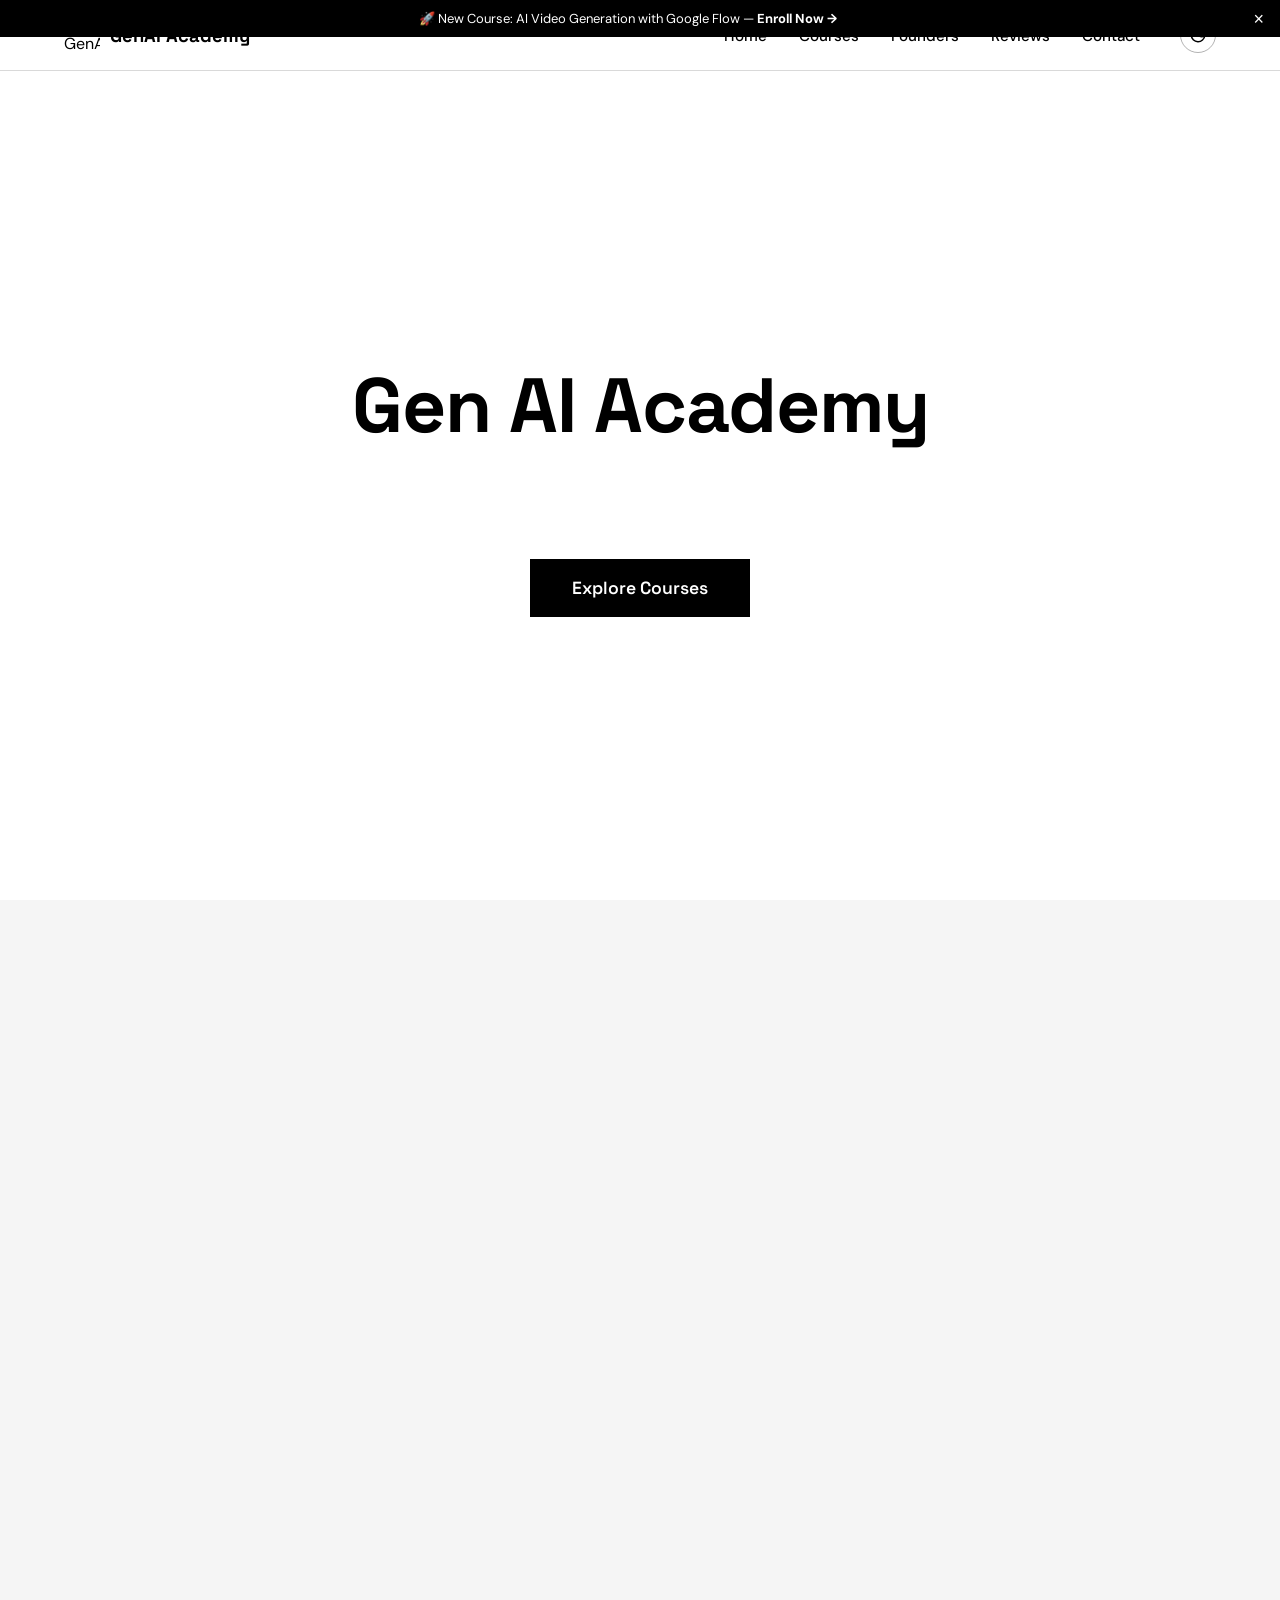
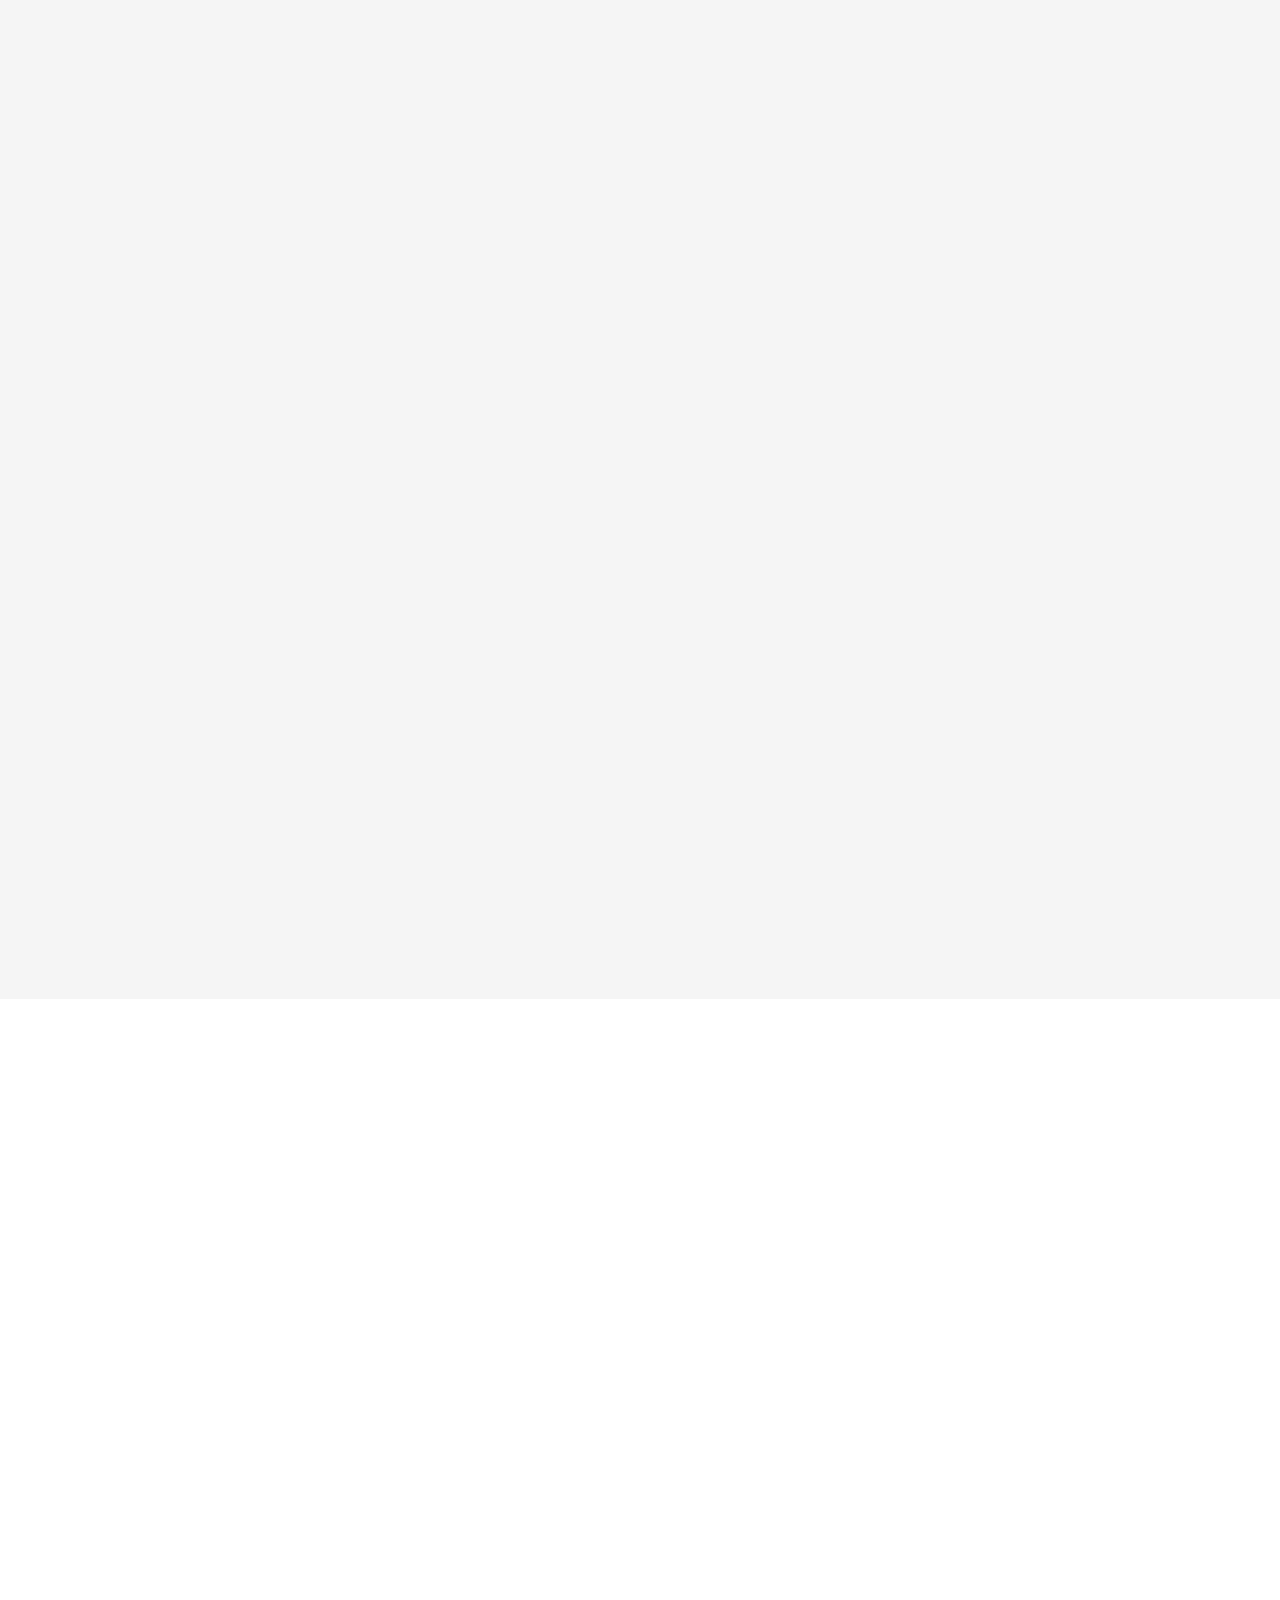
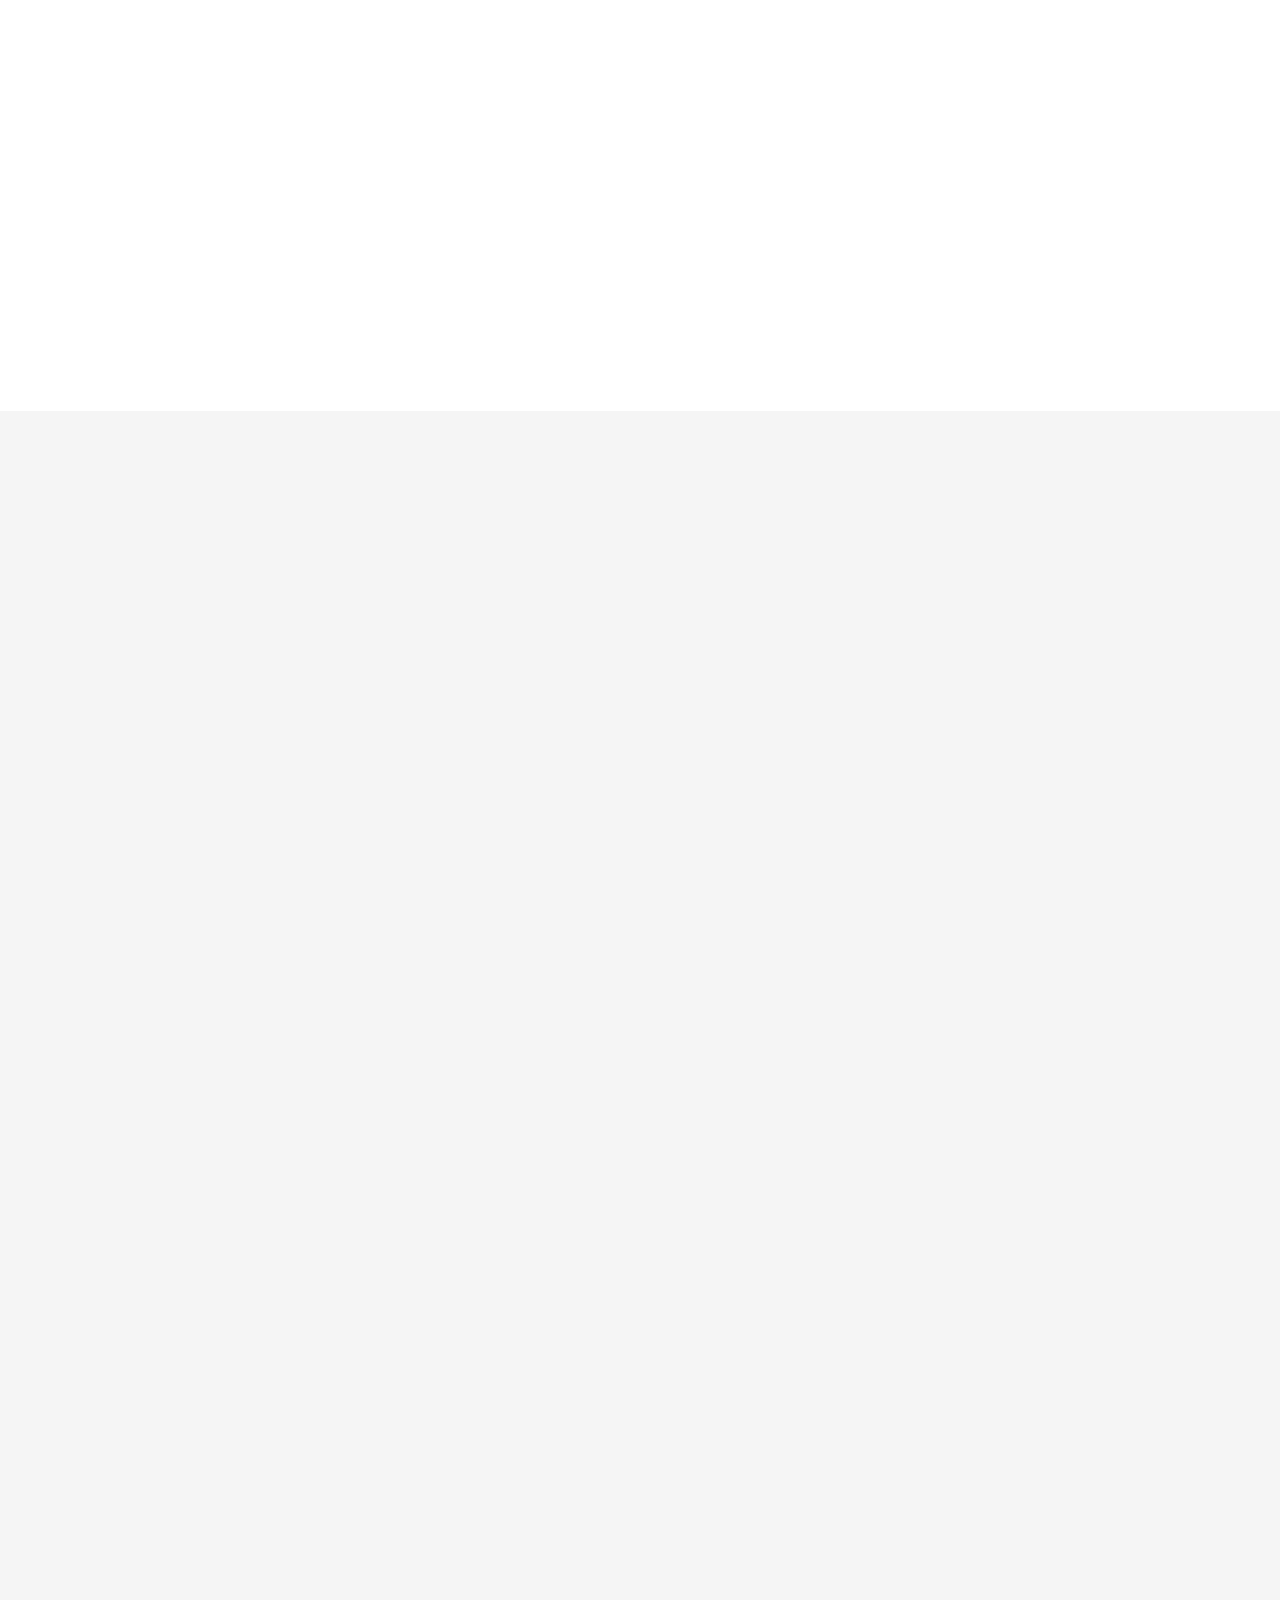
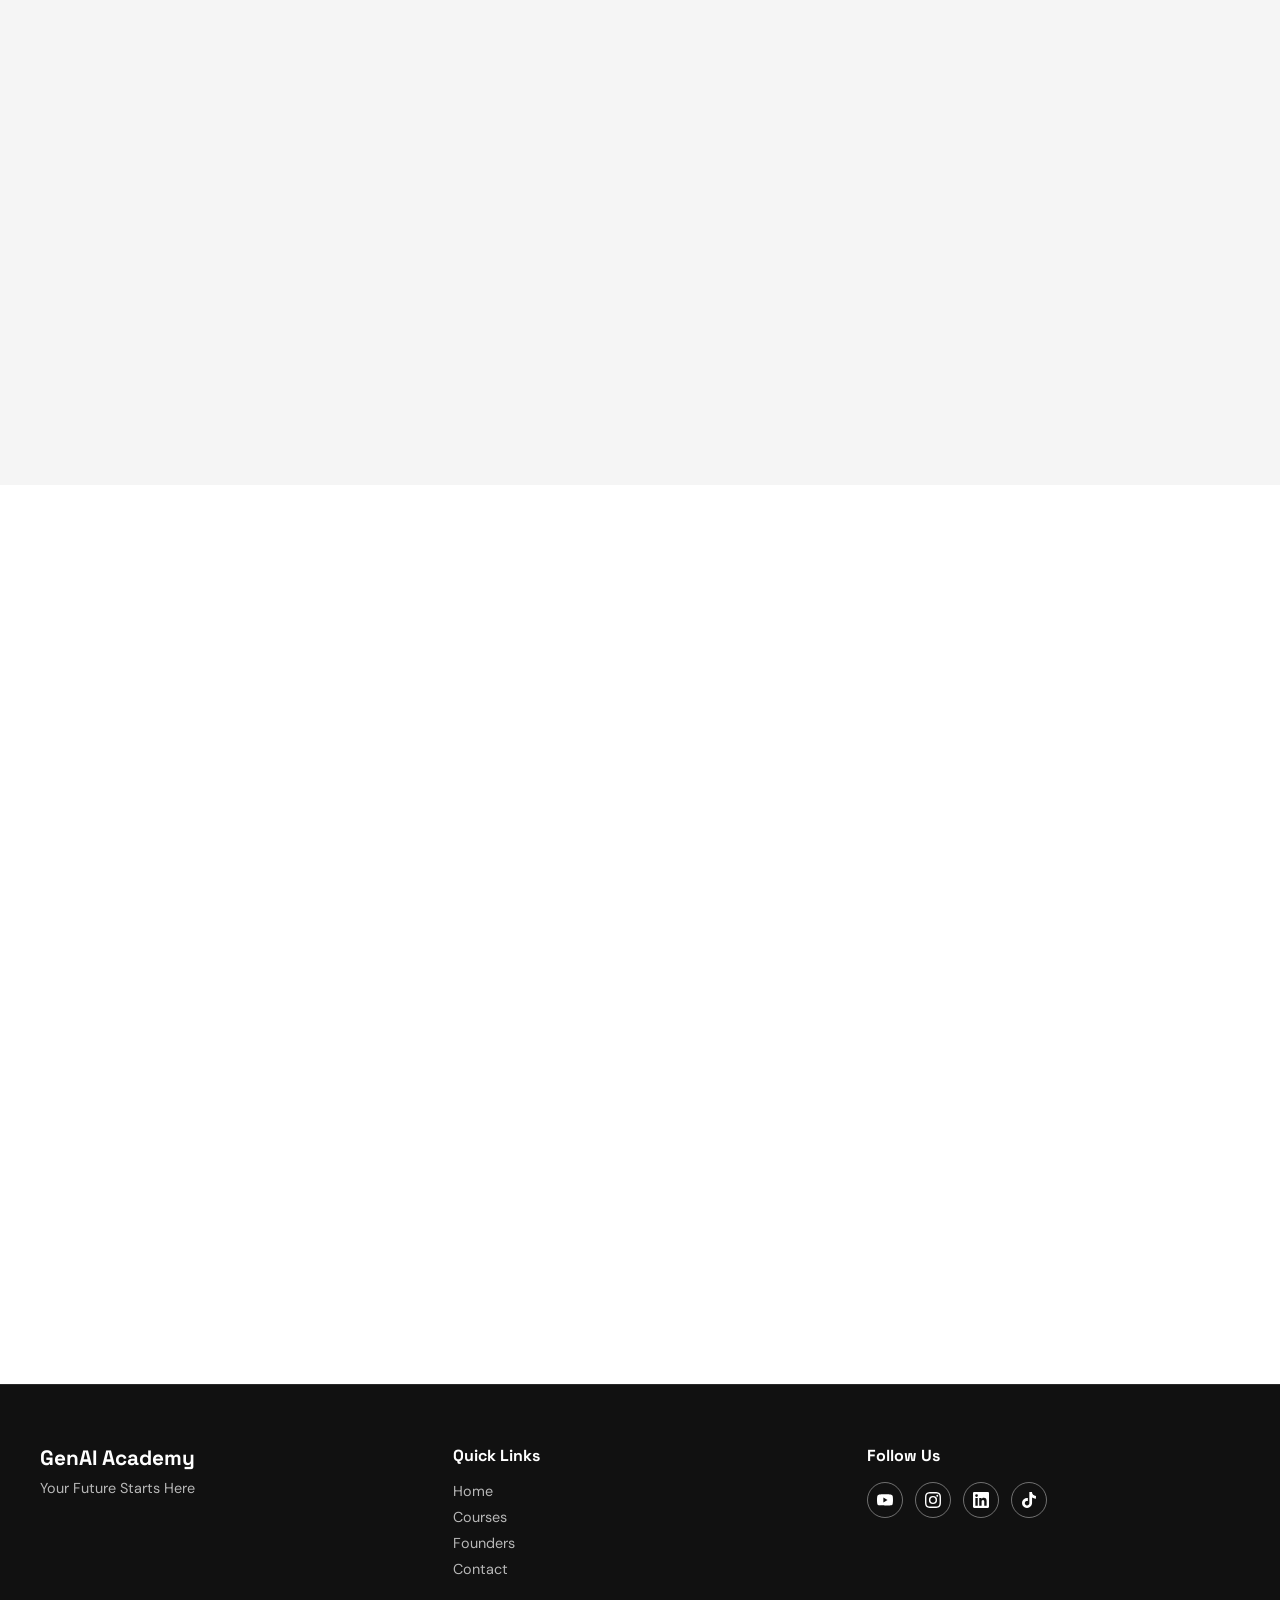
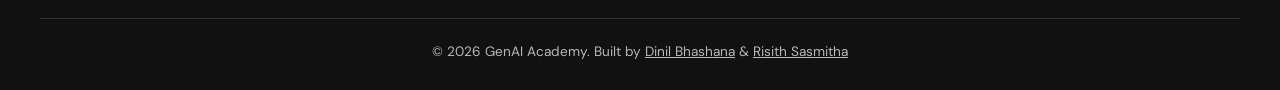
==== commit 91dc318d: "Remove review section from index.html" ====
--- a/index.html
+++ b/index.html
@@ -323,55 +323,7 @@
   </section>
 
   <!-- Reviews -->
-  <section id="reviews" class="genai-section-full">
-    <div class="genai-section genai-fade-in">
-      <h2 class="genai-section-title genai-heading">What Our Students Say</h2>
-      <div class="genai-reviews-grid">
-        <div class="genai-review-card">
-          <div class="genai-stars">★★★★★</div>
-          <p class="genai-review-text">"GenAI Academy completely changed how I use AI tools. The prompt engineering
-            course was a game changer!"</p>
-          <div class="genai-review-name">Amara Silva</div>
-          <div class="genai-review-role">Engineering Student</div>
-        </div>
-        <div class="genai-review-card">
-          <div class="genai-stars">★★★★★</div>
-          <p class="genai-review-text">"The AI image generation course helped me land new clients. Highly recommend to
-            any creative professional."</p>
-          <div class="genai-review-name">Kasun Perera</div>
-          <div class="genai-review-role">Freelance Designer</div>
-        </div>
-        <div class="genai-review-card">
-          <div class="genai-stars">★★★★★</div>
-          <p class="genai-review-text">"I automated my entire content workflow using n8n after taking the automation
-            course. Saved me hours every week."</p>
-          <div class="genai-review-name">Nadeesha Fernando</div>
-          <div class="genai-review-role">Marketing Executive</div>
-        </div>
-        <div class="genai-review-card">
-          <div class="genai-stars">★★★★★</div>
-          <p class="genai-review-text">"The instructors explain everything from scratch. Perfect for beginners with no
-            prior AI knowledge."</p>
-          <div class="genai-review-name">Tharindu Jayawardena</div>
-          <div class="genai-review-role">IT Undergraduate</div>
-        </div>
-        <div class="genai-review-card">
-          <div class="genai-stars">★★★★★</div>
-          <p class="genai-review-text">"GenAI Academy taught me how to use AI to grow my small business. The results
-            have been incredible."</p>
-          <div class="genai-review-name">Sachini Rathnayaka</div>
-          <div class="genai-review-role">Business Owner</div>
-        </div>
-        <div class="genai-review-card">
-          <div class="genai-stars">★★★★★</div>
-          <p class="genai-review-text">"Best AI education platform in Sri Lanka. The content is practical, up to date,
-            and taught by people who truly know their stuff."</p>
-          <div class="genai-review-name">Lahiru Bandara</div>
-          <div class="genai-review-role">Software Developer</div>
-        </div>
-      </div>
-    </div>
-  </section>
+  
 
   <!-- Why Choose Us -->
   <section class="genai-section-full genai-section-alt">
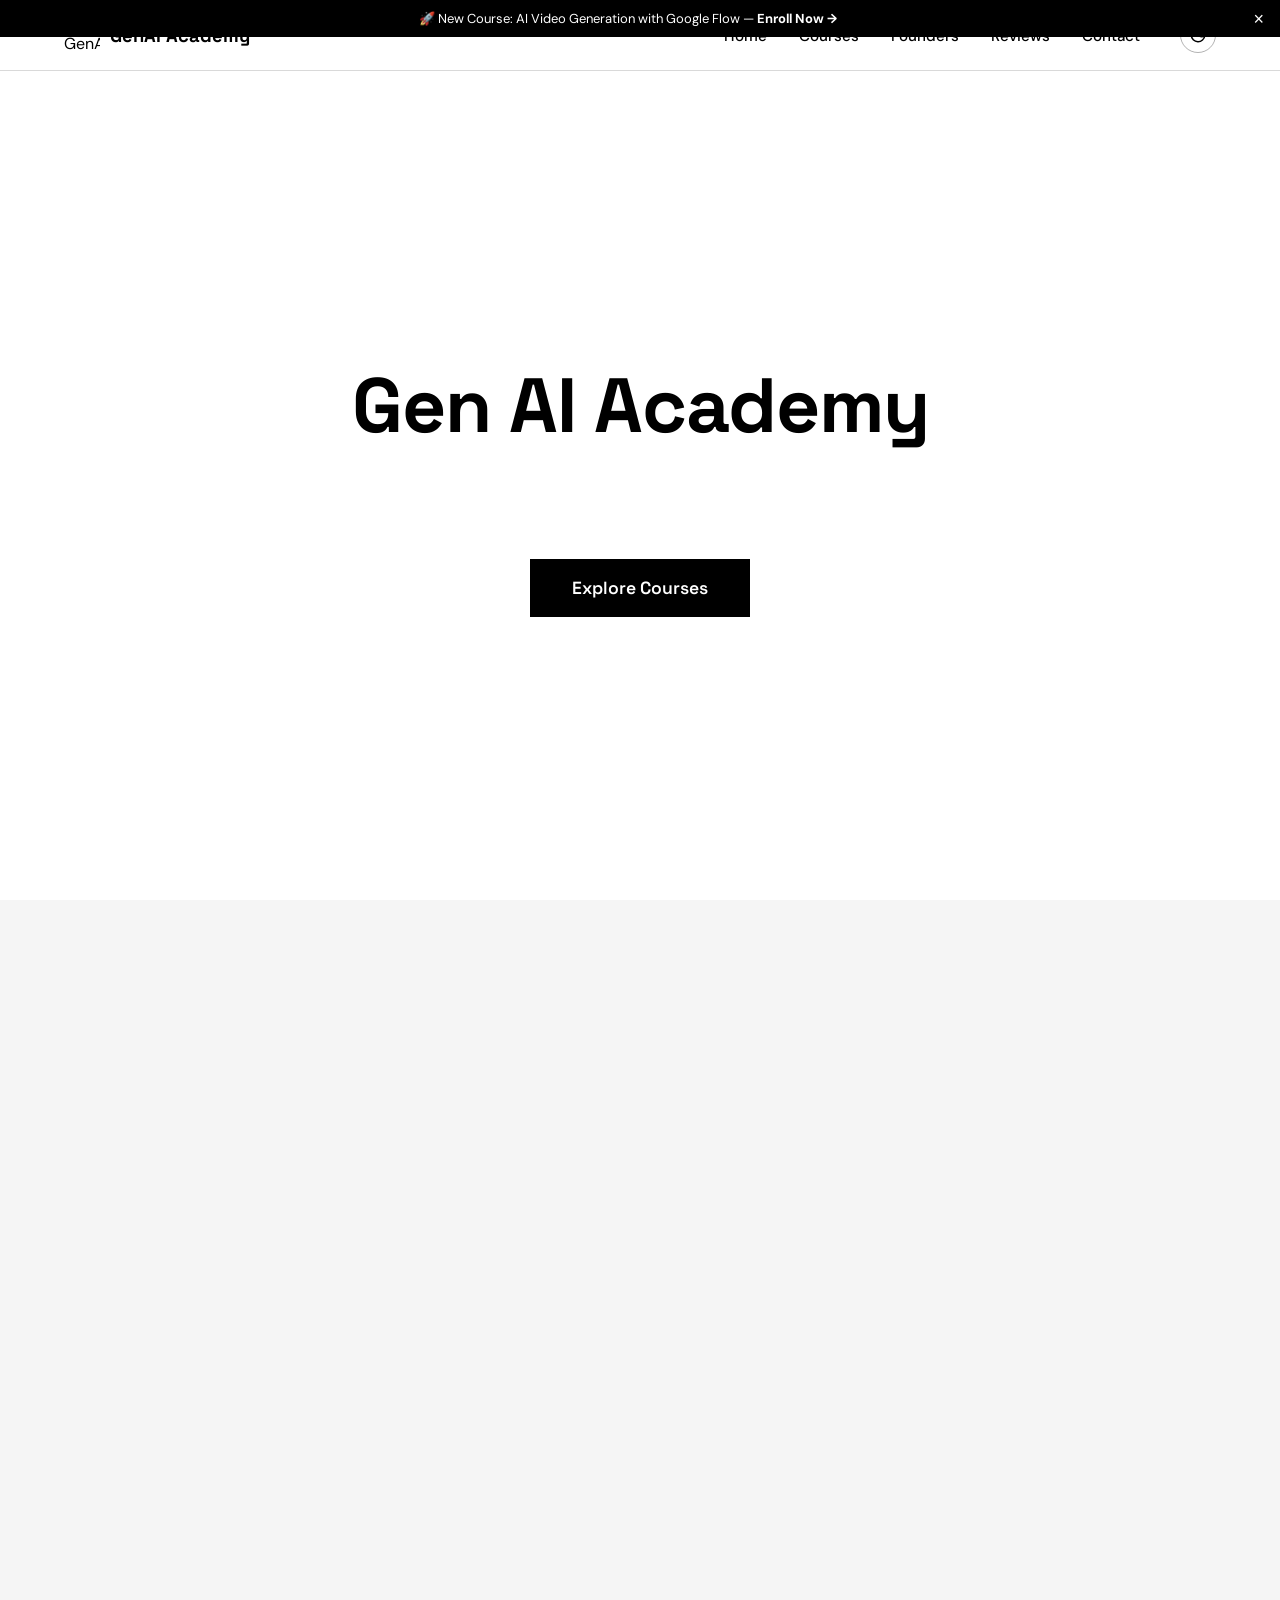
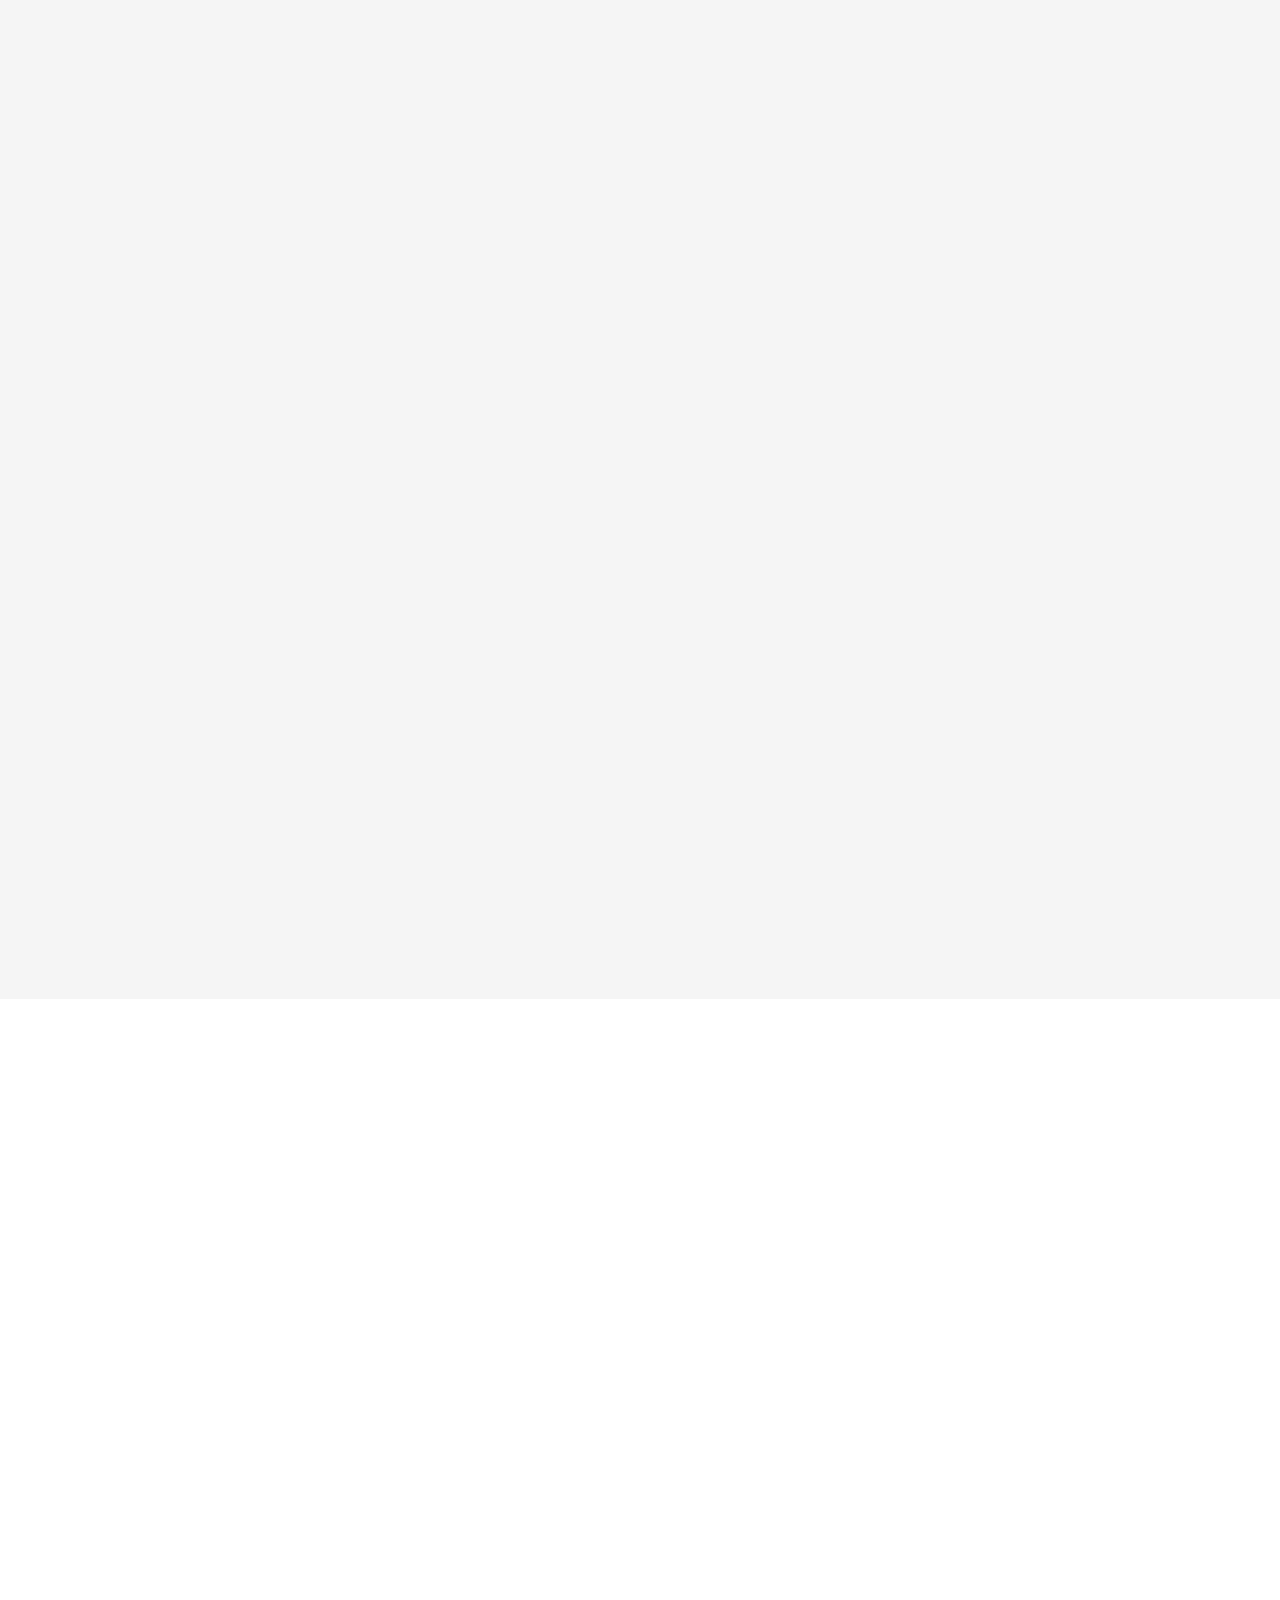
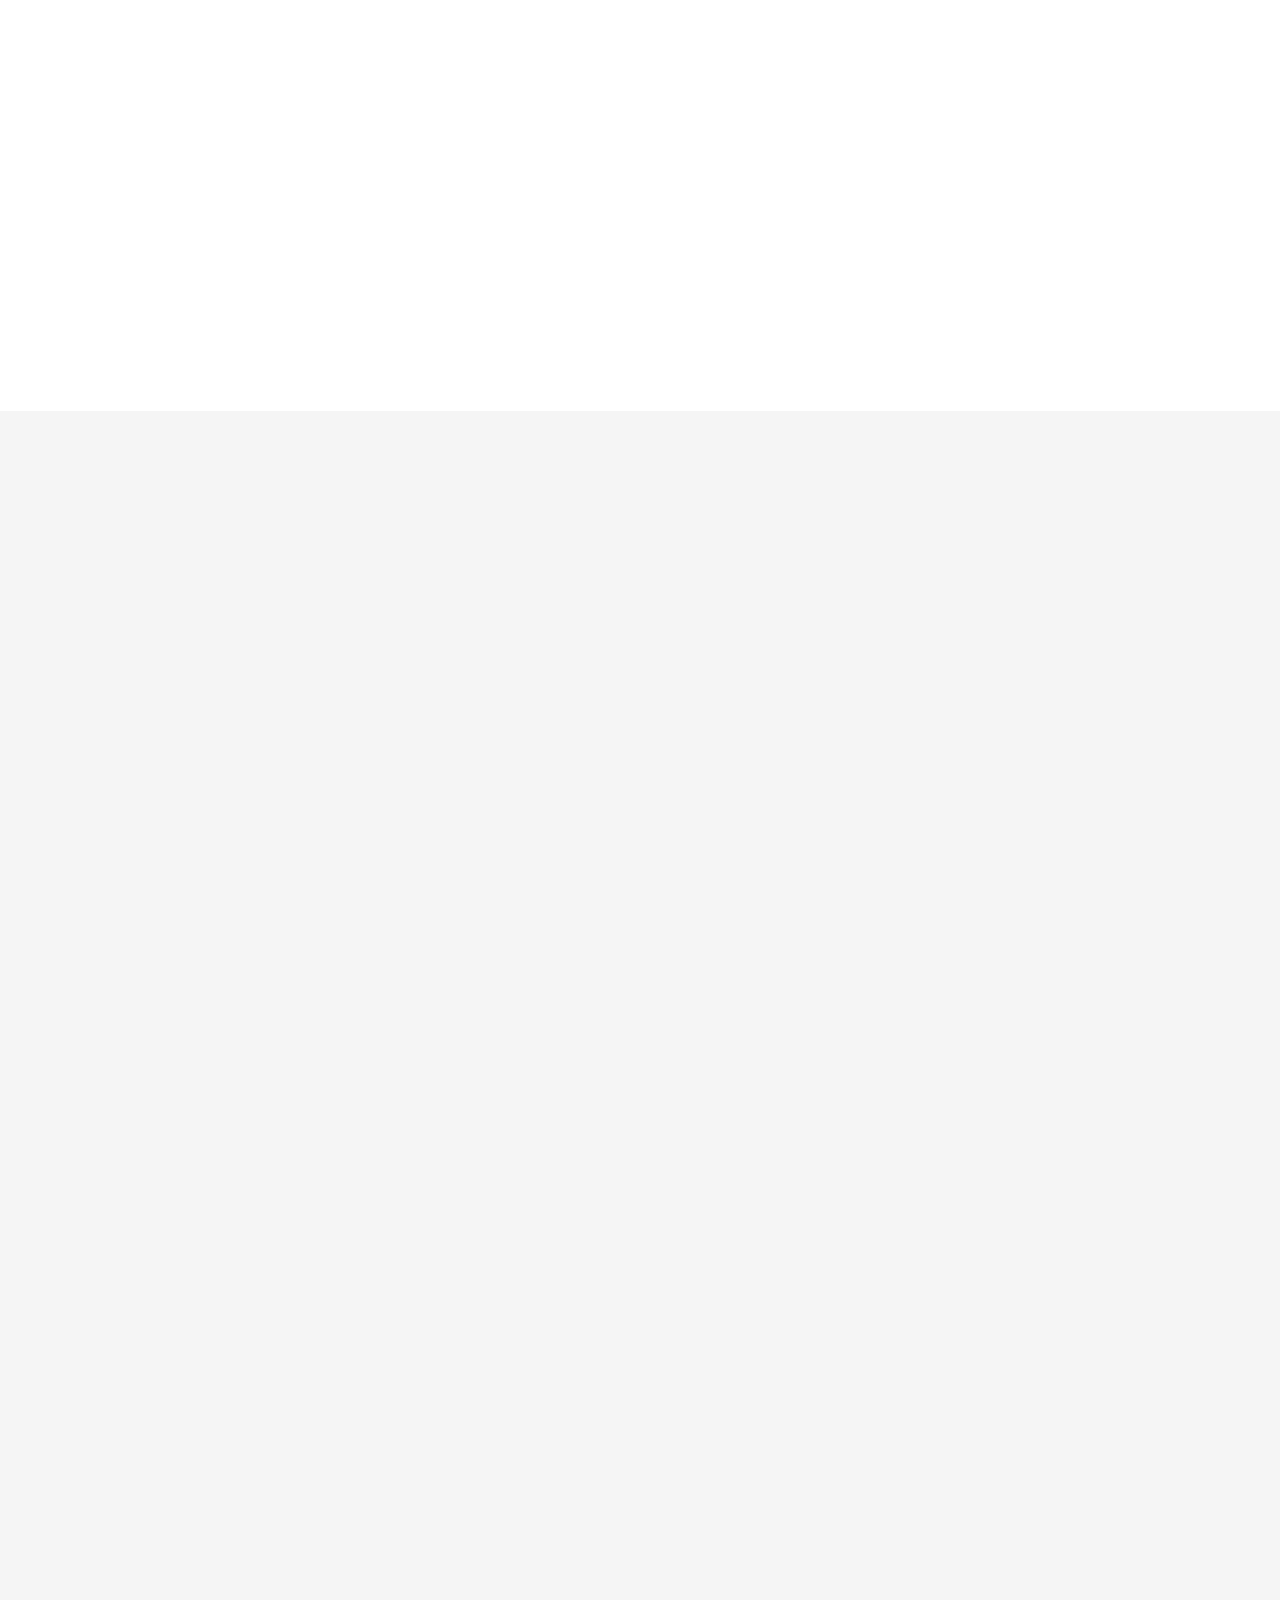
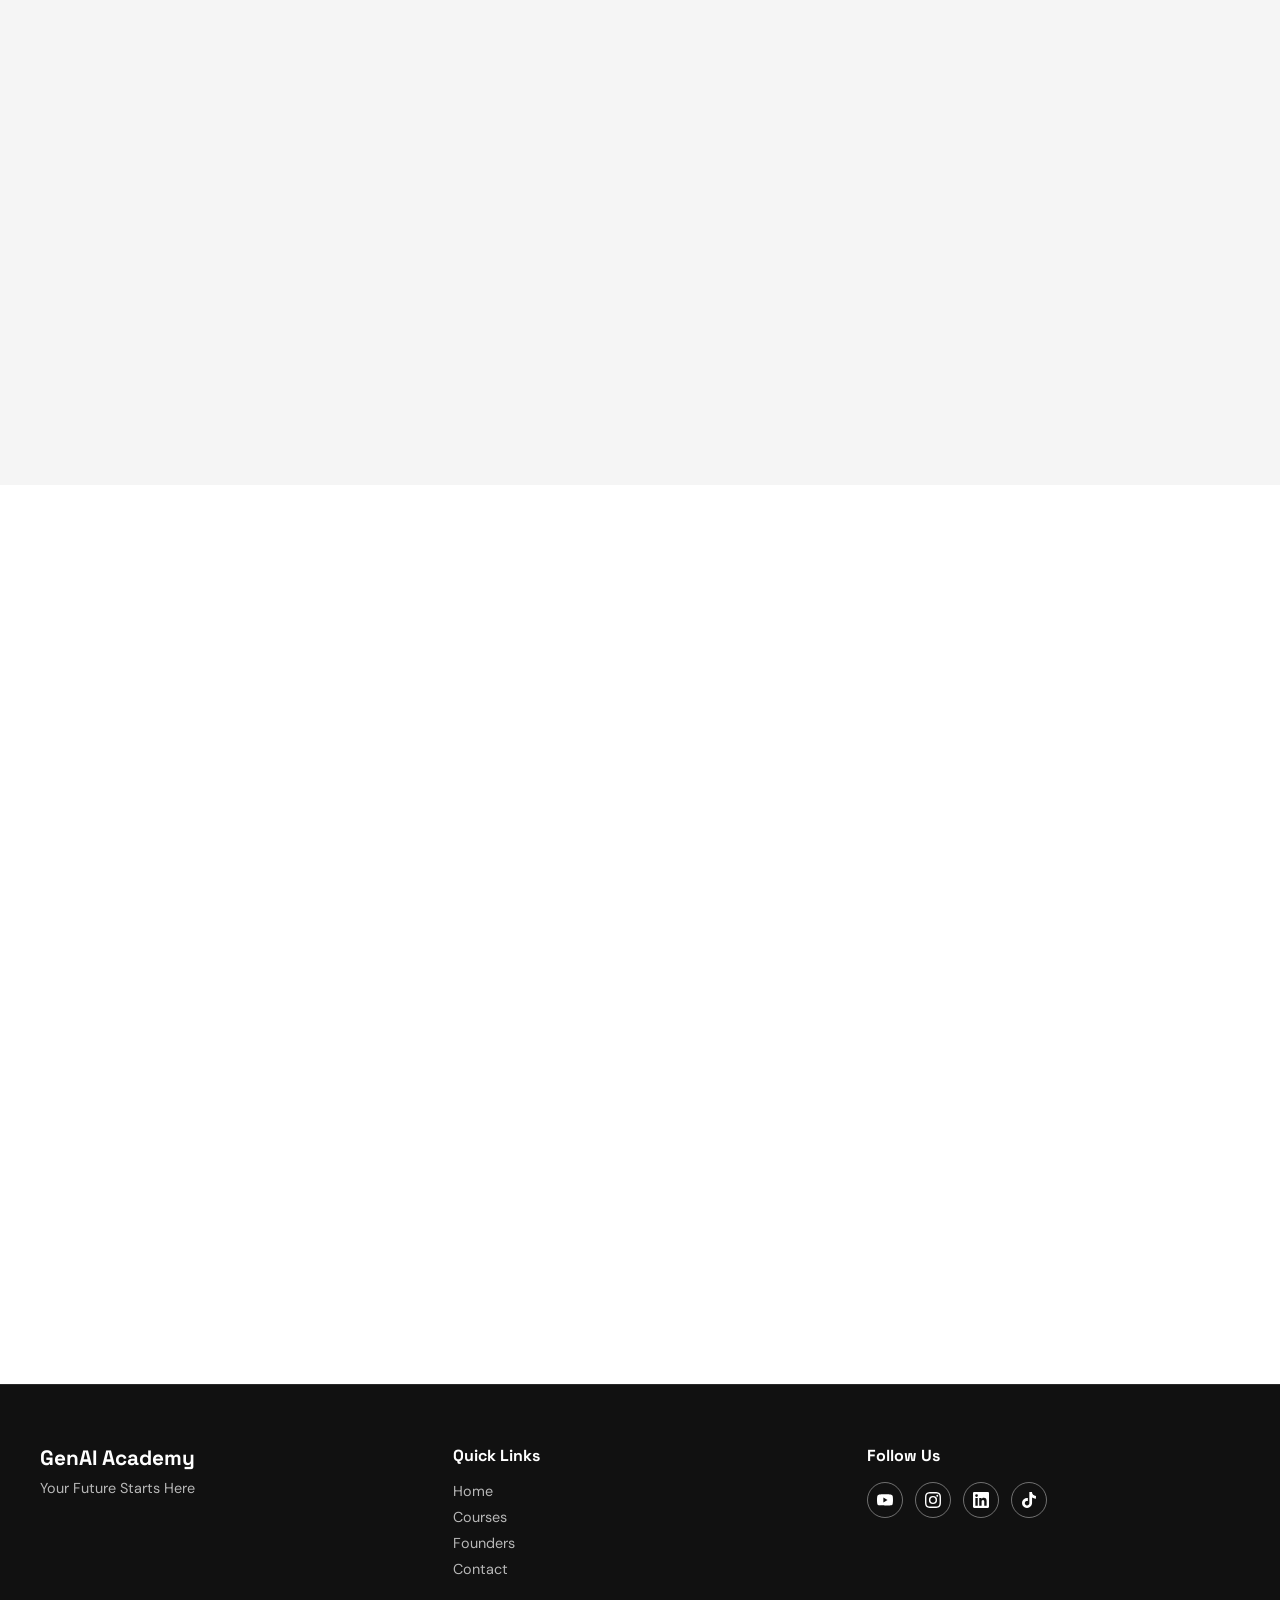
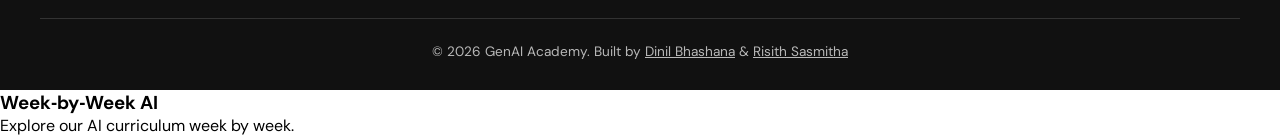
==== commit 0066d8bd: "Replace all cards with Week‑by‑Week AI card" ====
--- a/index.html
+++ b/index.html
@@ -429,6 +429,12 @@
   </footer>
 
   <script src="script.js"></script>
+
+<div class="course-card" onclick="location.href='week-by-week.html'">
+  <h3>Week‑by‑Week AI</h3>
+  <p>Explore our AI curriculum week by week.</p>
+</div>
+
 </body>
 
 </html>
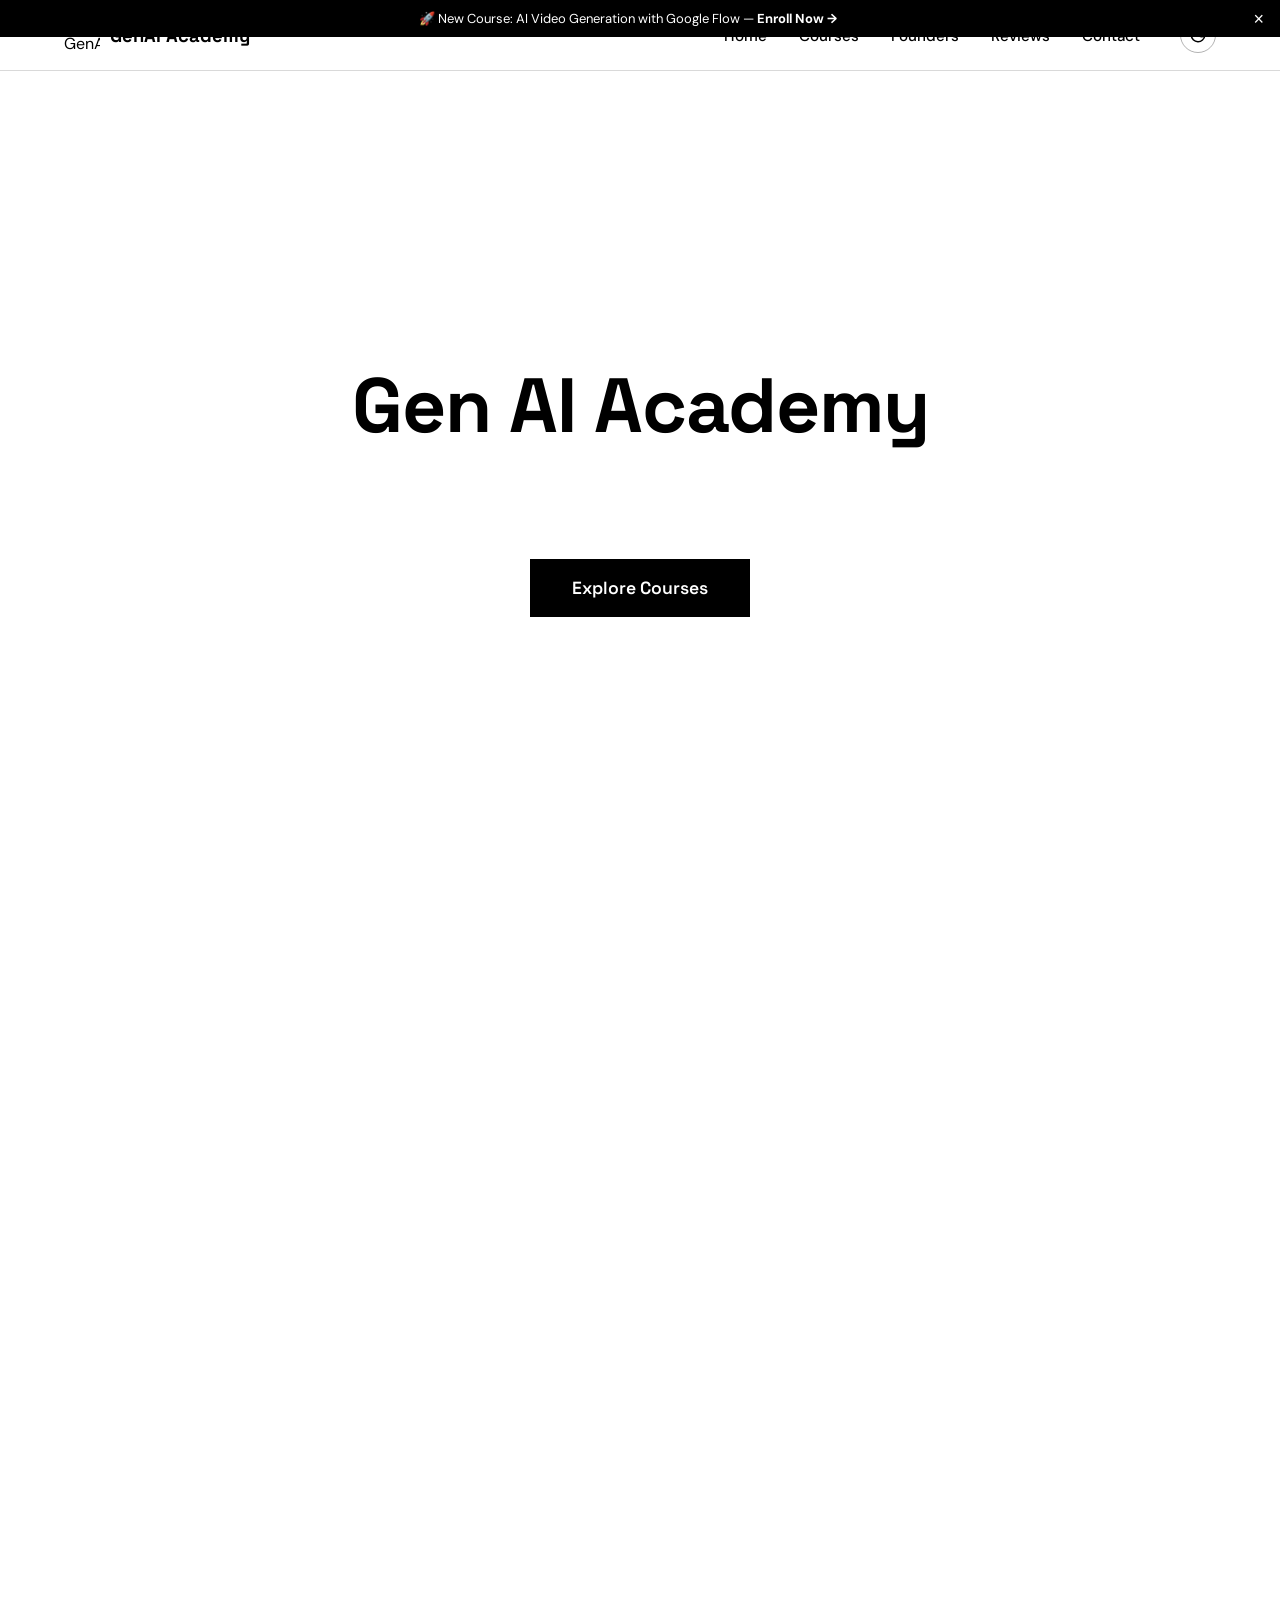
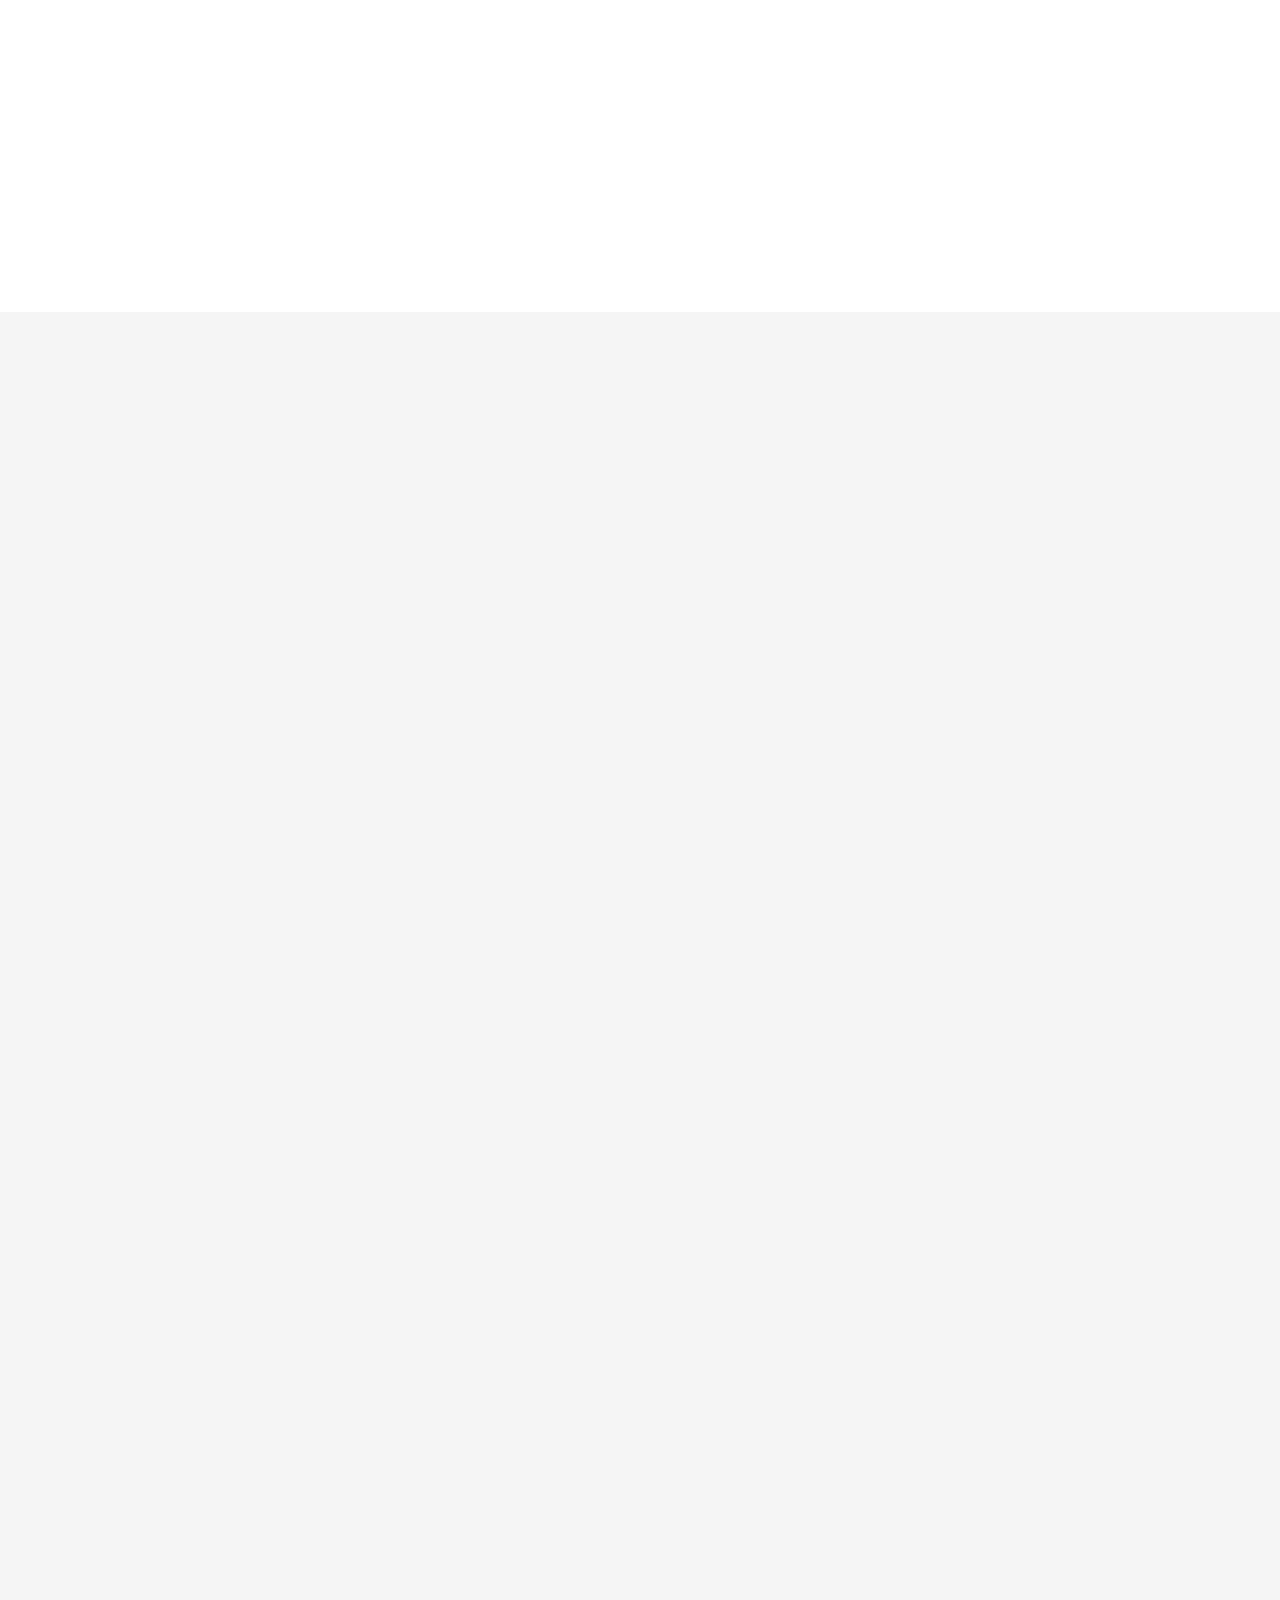
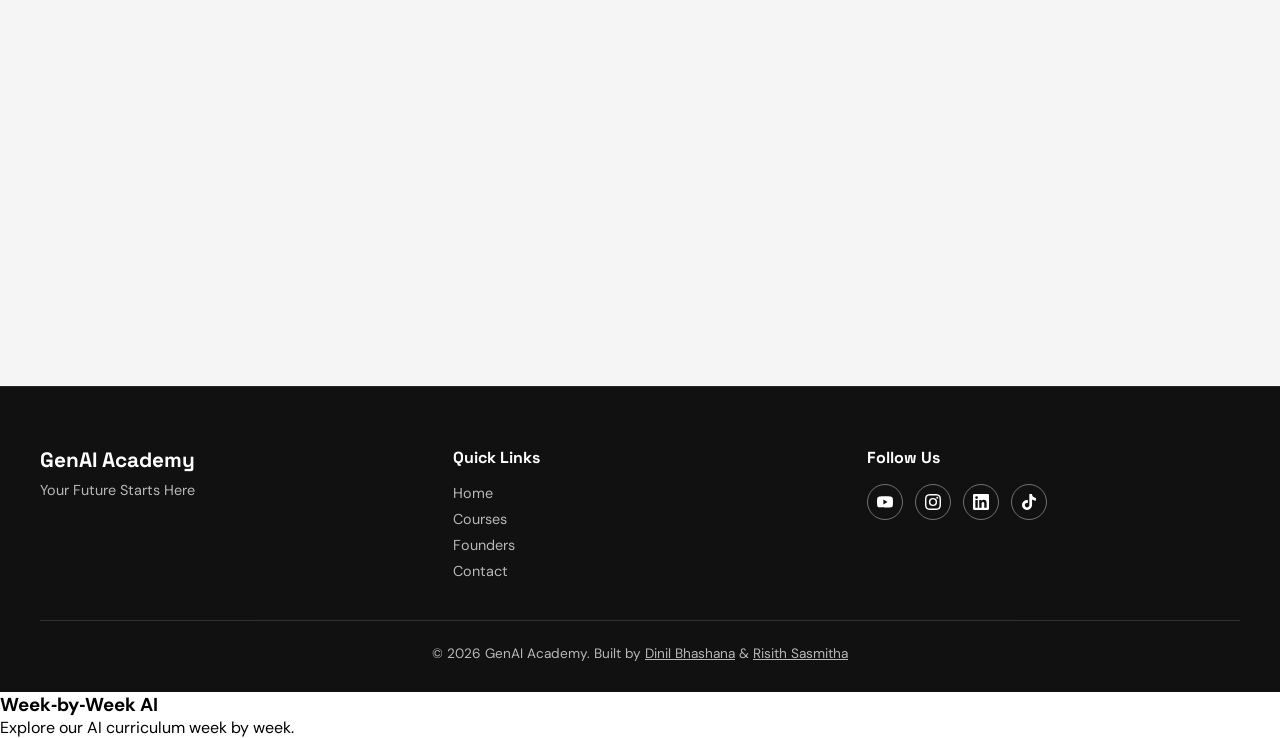
==== commit 6391f16c: "Remove our courses section from index.html" ====
--- a/index.html
+++ b/index.html
@@ -78,103 +78,7 @@
 
 
   <!-- Courses -->
-  <section id="courses" class="genai-section-full genai-section-alt">
-    <div class="genai-section genai-fade-in">
-      <h2 class="genai-section-title genai-heading">Our Courses</h2>
-      <div class="genai-courses-grid">
-        <div class="genai-course-card">
-          <div class="genai-course-icon">🎨</div>
-          <h3>AI Image Generation</h3>
-          <p>Create stunning visuals with Midjourney & DALL·E</p>
-          <button class="genai-course-btn">Start Learning</button>
-        </div>
-        <div class="genai-course-card">
-          <div class="genai-course-icon">🎬</div>
-          <h3>AI Video Generation</h3>
-          <p>Generate cinematic videos with Sora & Runway</p>
-          <button class="genai-course-btn">Start Learning</button>
-        </div>
-        <div class="genai-course-card">
-          <div class="genai-course-icon">✍️</div>
-          <h3>Prompt Engineering</h3>
-          <p>Master the art of writing powerful AI prompts</p>
-          <button class="genai-course-btn">Start Learning</button>
-        </div>
-        <div class="genai-course-card">
-          <div class="genai-course-icon">⚙️</div>
-          <h3>N8N Automation</h3>
-          <p>Build no-code workflows to automate your life</p>
-          <button class="genai-course-btn">Start Learning</button>
-        </div>
-        <div class="genai-course-card">
-          <div class="genai-course-icon">🌐</div>
-          <h3>AI Website Creation</h3>
-          <p>Build full websites using AI tools in minutes</p>
-          <button class="genai-course-btn">Start Learning</button>
-        </div>
-        <div class="genai-course-card">
-          <div class="genai-course-icon">🤖</div>
-          <h3>ChatGPT Mastery</h3>
-          <p>Use ChatGPT like a pro for any task</p>
-          <button class="genai-course-btn">Start Learning</button>
-        </div>
-        <div class="genai-course-card">
-          <div class="genai-course-icon">🧠</div>
-          <h3>Claude AI</h3>
-          <p>Work smarter with Anthropic's Claude</p>
-          <button class="genai-course-btn">Start Learning</button>
-        </div>
-        <div class="genai-course-card">
-          <div class="genai-course-icon">💼</div>
-          <h3>AI for Business</h3>
-          <p>Apply AI tools to grow your business</p>
-          <button class="genai-course-btn">Start Learning</button>
-        </div>
-        <div class="genai-course-card">
-          <div class="genai-course-icon">🖼️</div>
-          <h3>Midjourney Advanced</h3>
-          <p>Advanced techniques for Midjourney image creation</p>
-          <button class="genai-course-btn">Start Learning</button>
-        </div>
-        <div class="genai-course-card">
-          <div class="genai-course-icon">💎</div>
-          <h3>Google Gemini</h3>
-          <p>Harness Google's most powerful AI model</p>
-          <button class="genai-course-btn">Start Learning</button>
-        </div>
-        <div class="genai-course-card">
-          <div class="genai-course-icon">📝</div>
-          <h3>AI Content Creation</h3>
-          <p>Create blogs, captions, and scripts with AI</p>
-          <button class="genai-course-btn">Start Learning</button>
-        </div>
-        <div class="genai-course-card">
-          <div class="genai-course-icon">🎓</div>
-          <h3>AI Tools for Students</h3>
-          <p>Boost your academic performance with AI</p>
-          <button class="genai-course-btn">Start Learning</button>
-        </div>
-        <div class="genai-course-card">
-          <div class="genai-course-icon">🎵</div>
-          <h3>AI Music Generation</h3>
-          <p>Compose music tracks using Suno and Udio</p>
-          <button class="genai-course-btn">Start Learning</button>
-        </div>
-        <div class="genai-course-card">
-          <div class="genai-course-icon">🗣️</div>
-          <h3>AI Avatar & Voice</h3>
-          <p>Create digital avatars and AI voice overs</p>
-          <button class="genai-course-btn">Start Learning</button>
-        </div>
-        <div class="genai-course-card">
-          <div class="genai-course-icon">🔗</div>
-          <h3>Make.com Automation</h3>
-          <p>Connect your apps and automate workflows with Make</p>
-          <button class="genai-course-btn">Start Learning</button>
-        </div>
-      </div>
-    </div>
-  </section>
+  
 
   <!-- Videos -->
   <section id="videos" class="genai-section-full">
@@ -361,25 +265,7 @@
   </section>
 
   <!-- Contact -->
-  <section id="contact" class="genai-section-full">
-    <div class="genai-section genai-fade-in">
-      <h2 class="genai-section-title genai-heading">Get In Touch</h2>
-      <div id="form-success" class="genai-success-alert" style="display: none;">Thank you! We'll get back to you soon.
-      </div>
-      <form class="genai-contact-form" id="contact-form">
-        <input type="text" placeholder="Full Name" required />
-        <input type="email" placeholder="Email" required />
-        <textarea placeholder="Message" required></textarea>
-        <button type="submit" class="genai-submit-btn">Send Message</button>
-      </form>
-      <div class="genai-contact-info">
-        <p>📧 <a href="mailto:genaiacademy123@gmail.com">genaiacademy123@gmail.com</a></p>
-        <p>📍 Sri Lanka</p>
-        <p>📺 <a href="https://www.youtube.com/@GenAIAcademy-q7e" target="_blank" rel="noopener noreferrer">YouTube
-            Channel</a></p>
-      </div>
-    </div>
-  </section>
+  
 
   <!-- Footer -->
   <footer class="genai-footer">
@@ -430,6 +316,9 @@
 
   <script src="script.js"></script>
 
+
+
+
 <div class="course-card" onclick="location.href='week-by-week.html'">
   <h3>Week‑by‑Week AI</h3>
   <p>Explore our AI curriculum week by week.</p>
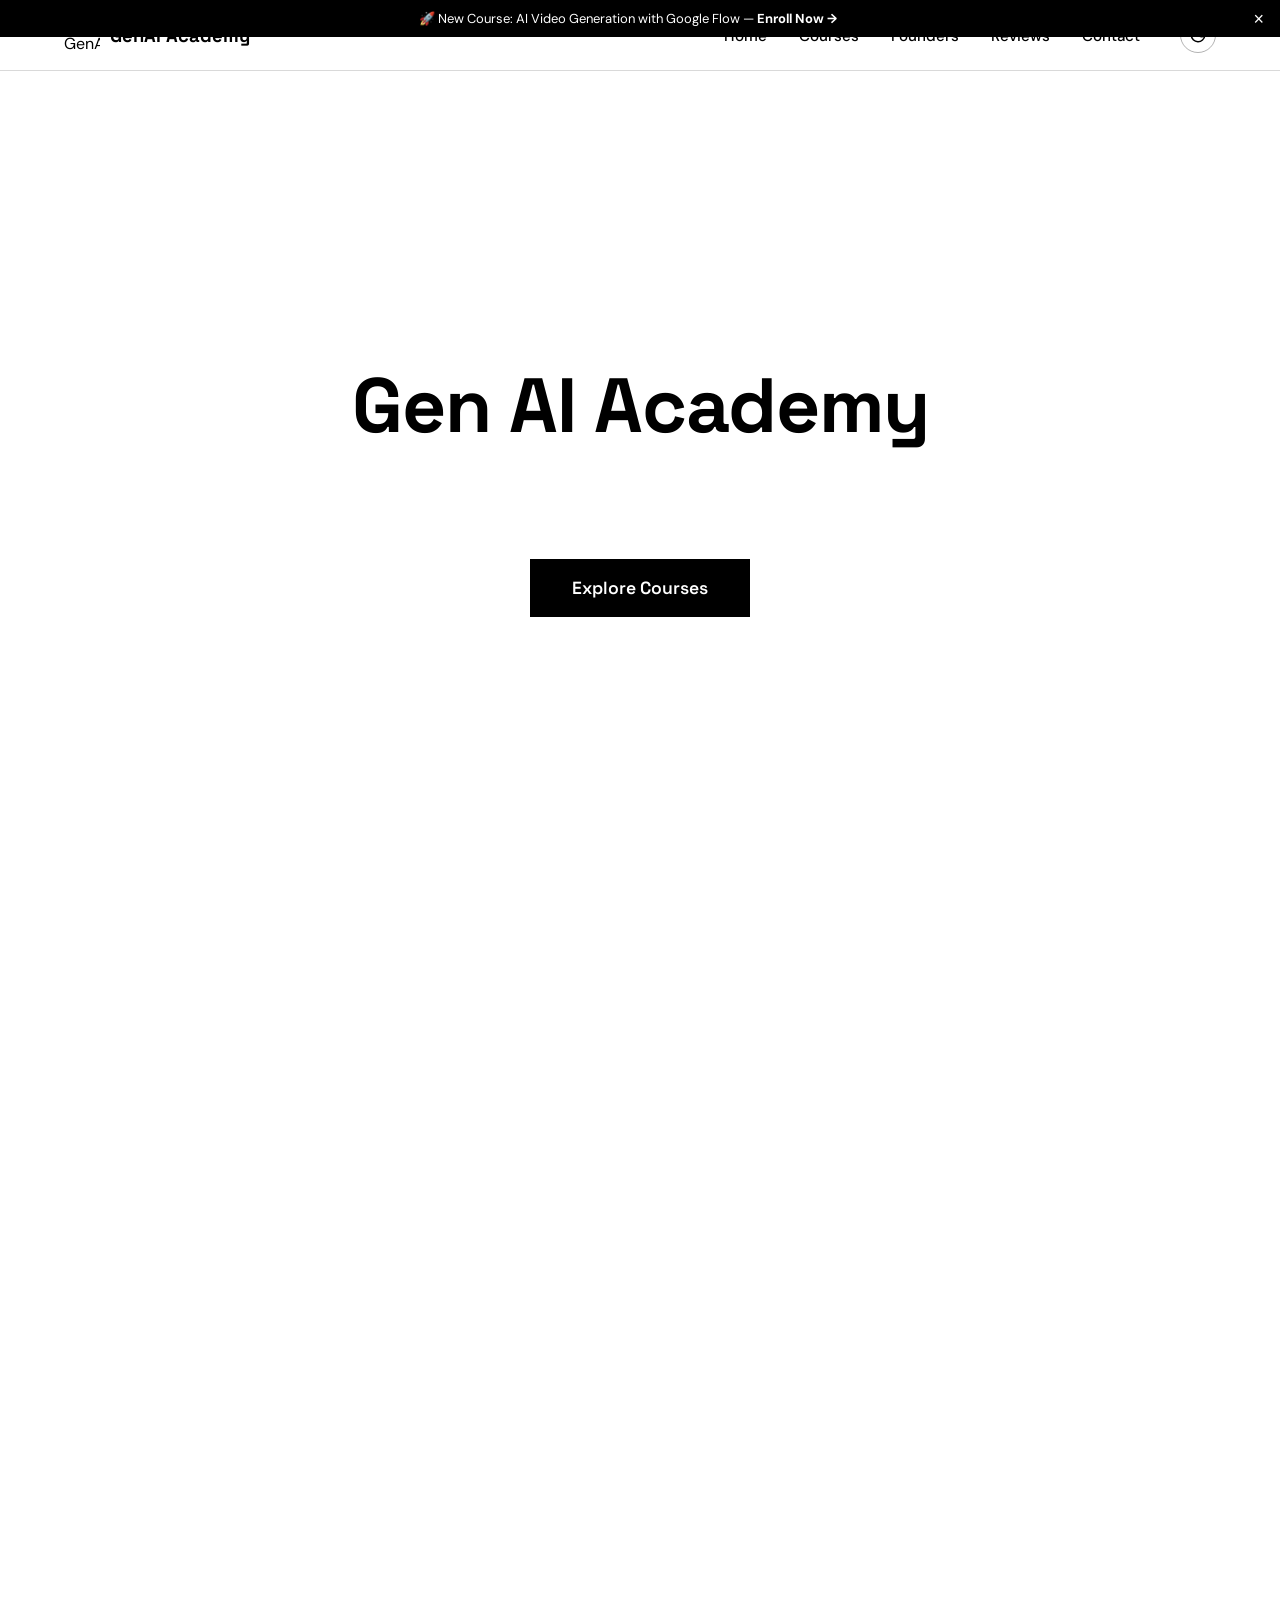
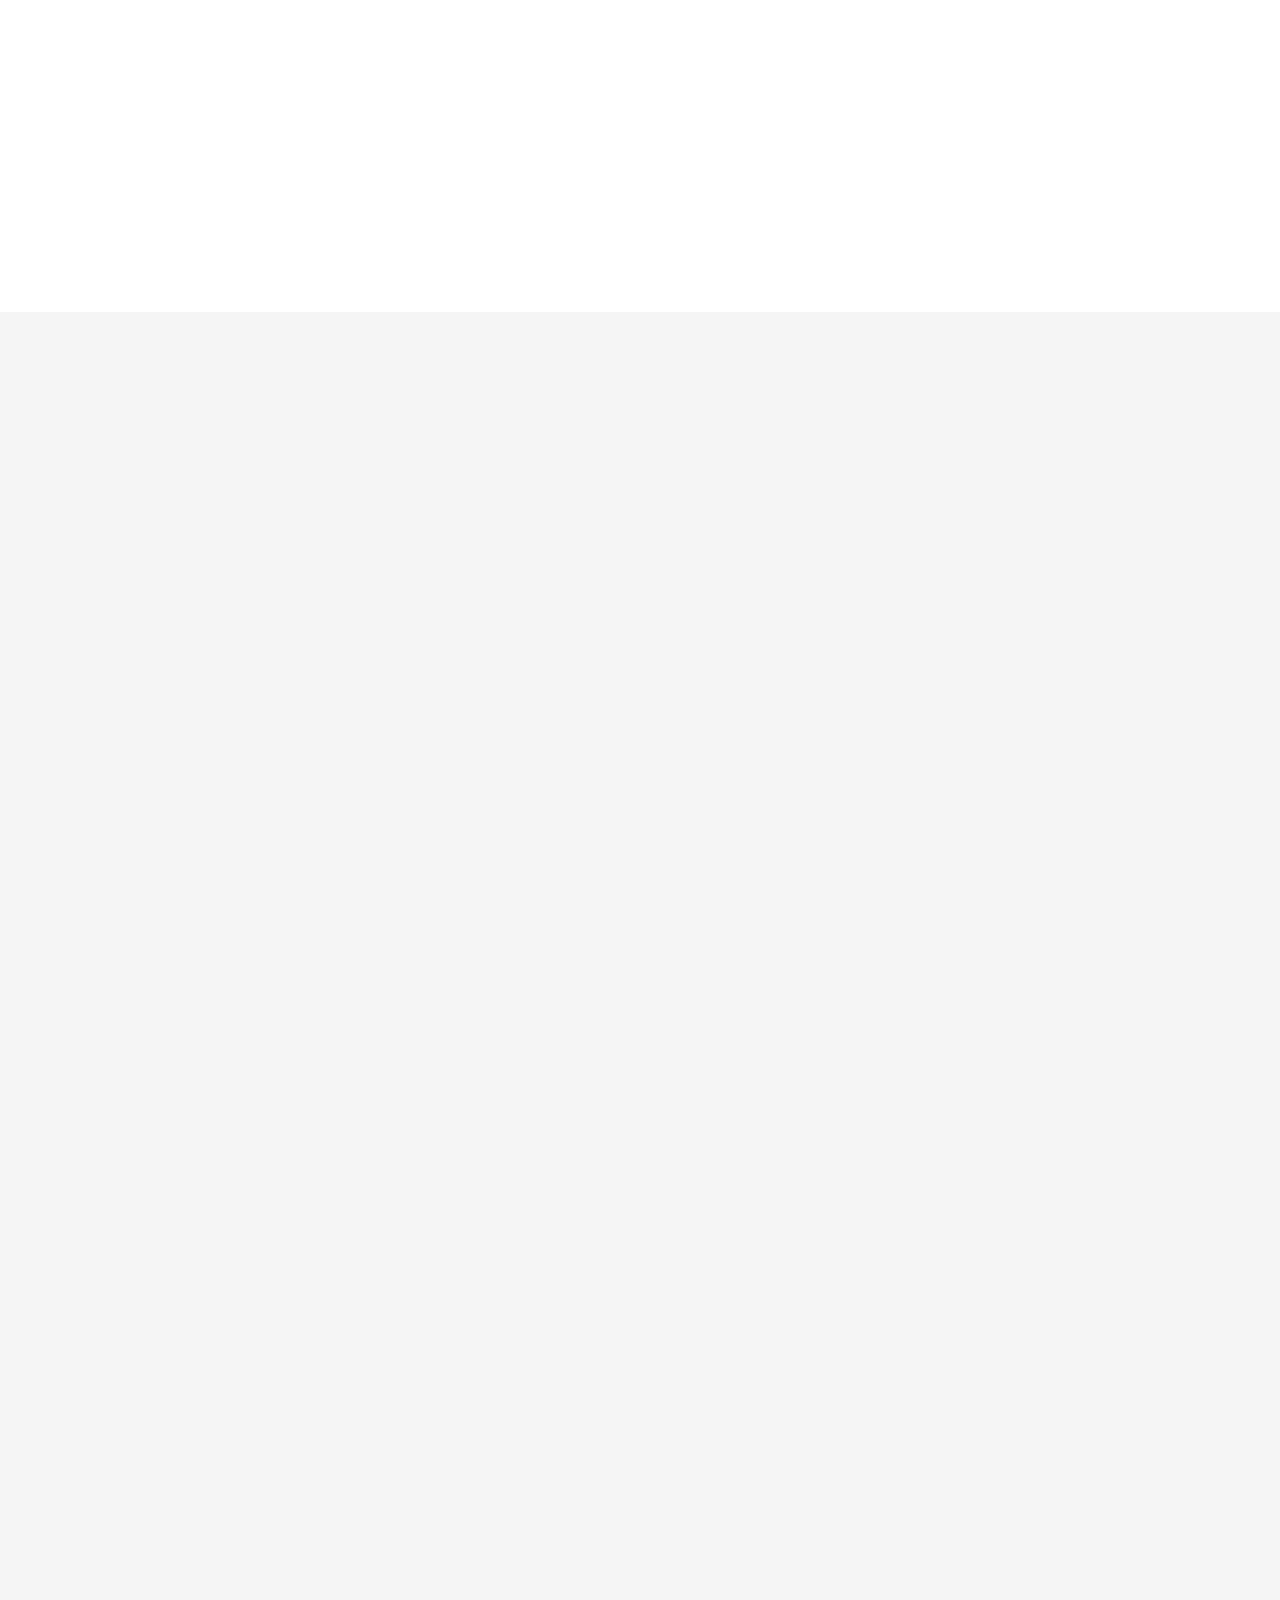
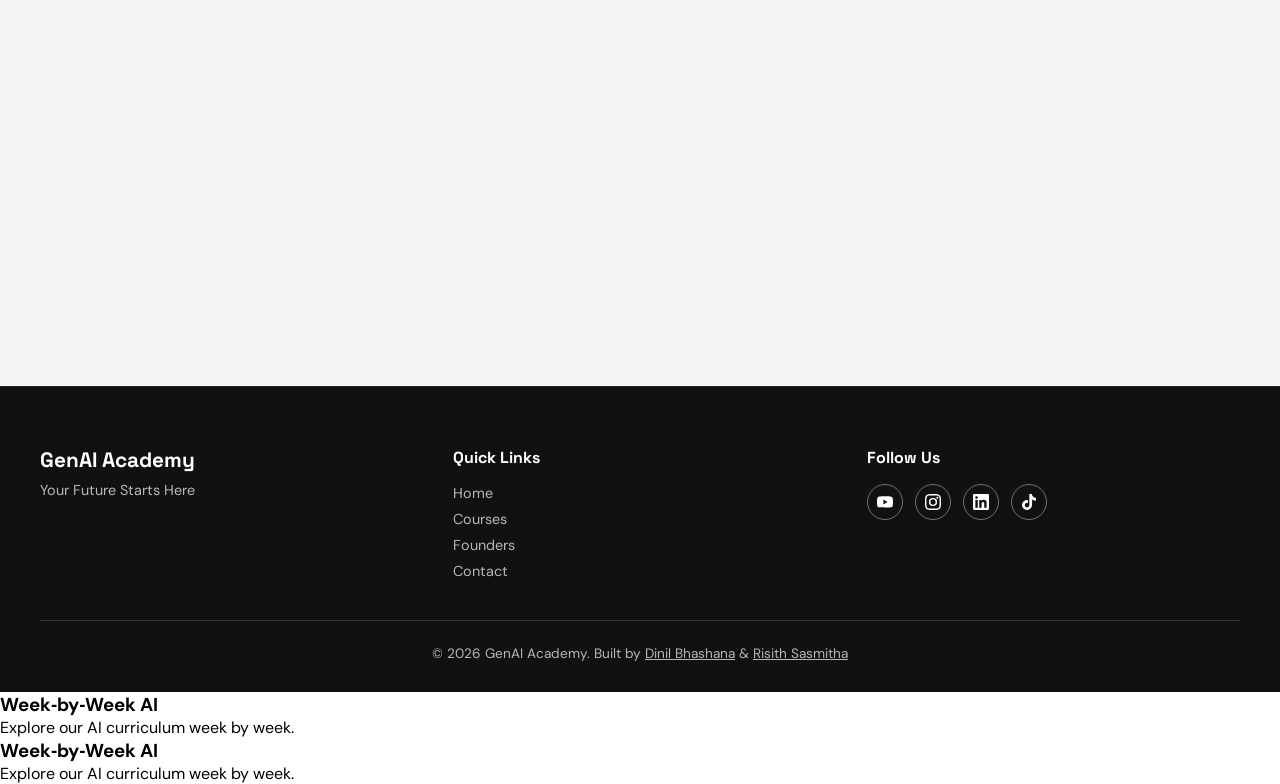
==== commit 9ea7afcb: "Add courses section with Week‑by‑Week AI card" ====
--- a/index.html
+++ b/index.html
@@ -324,6 +324,14 @@
   <p>Explore our AI curriculum week by week.</p>
 </div>
 
+<section id="courses">
+
+<div class="course-card" onclick="location.href='week-by-week.html'">
+  <h3>Week‑by‑Week AI</h3>
+  <p>Explore our AI curriculum week by week.</p>
+</div>
+
+</section>
 </body>
 
 </html>
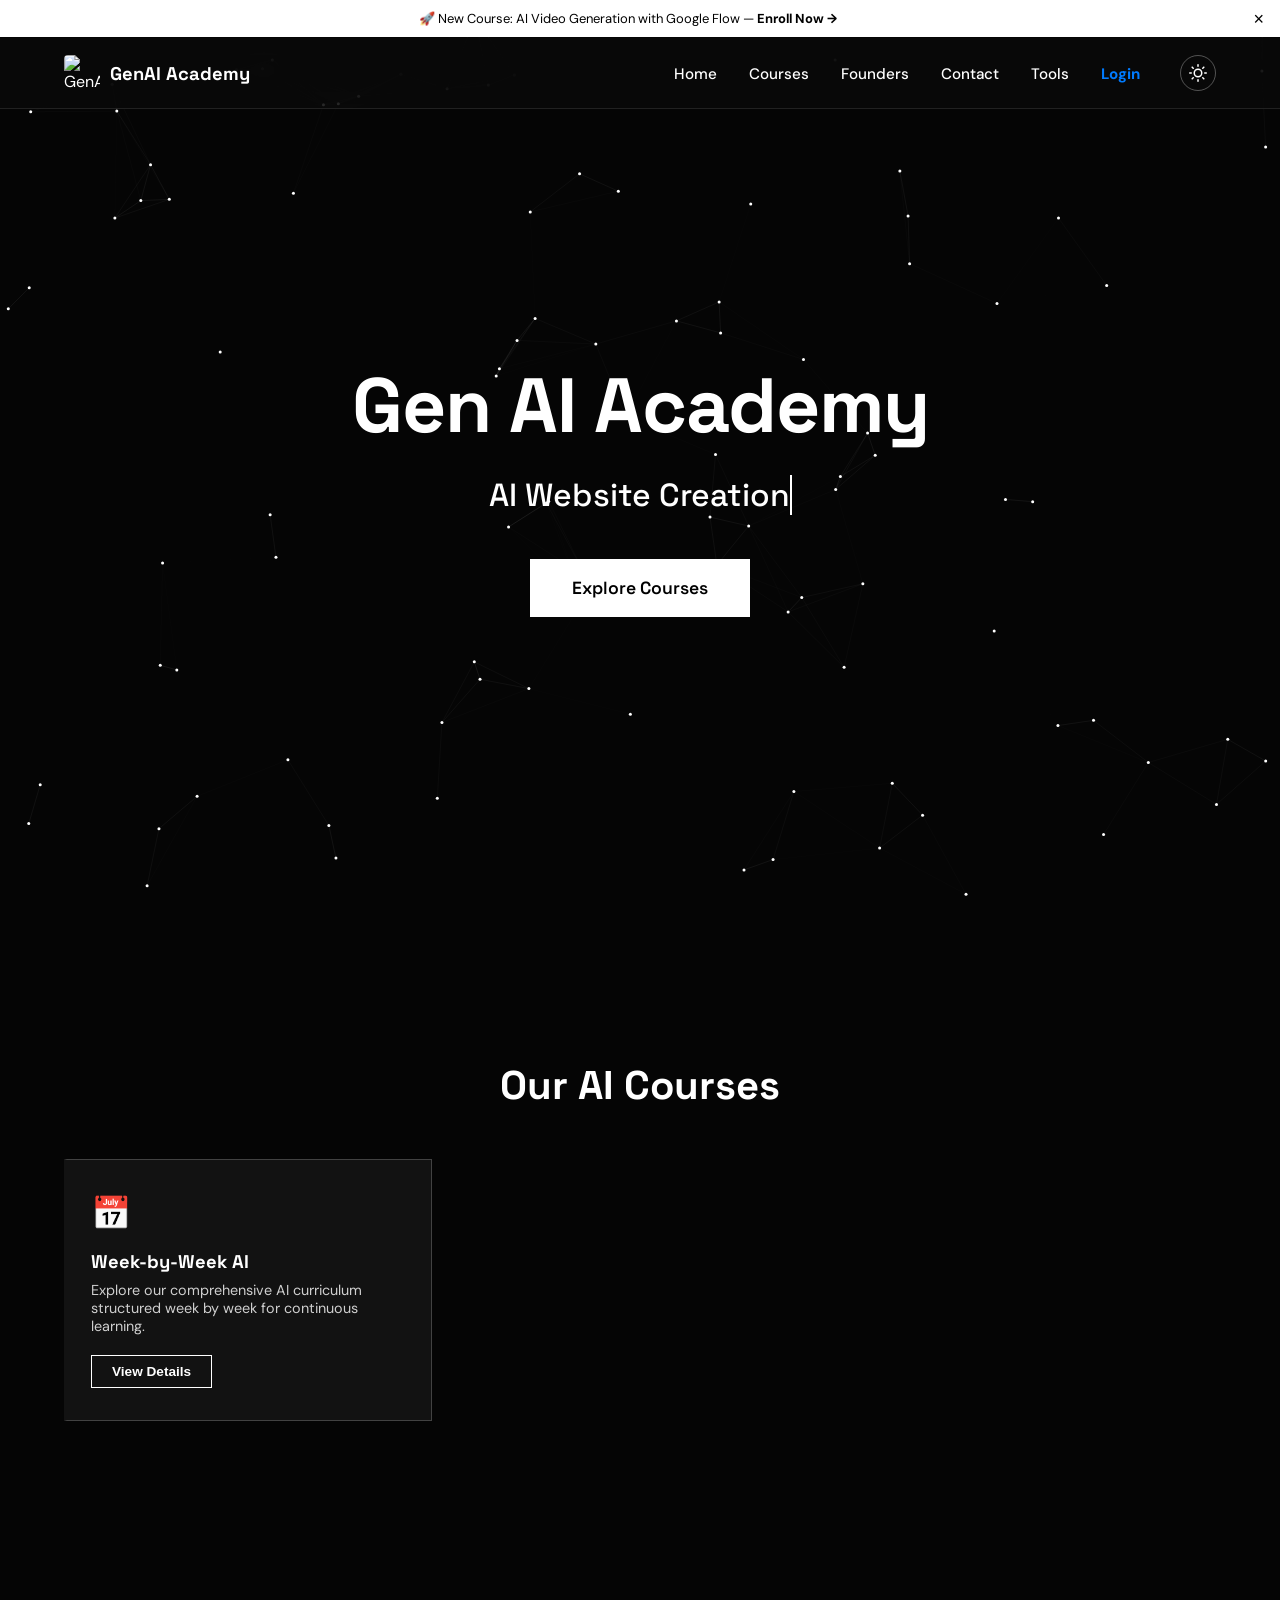
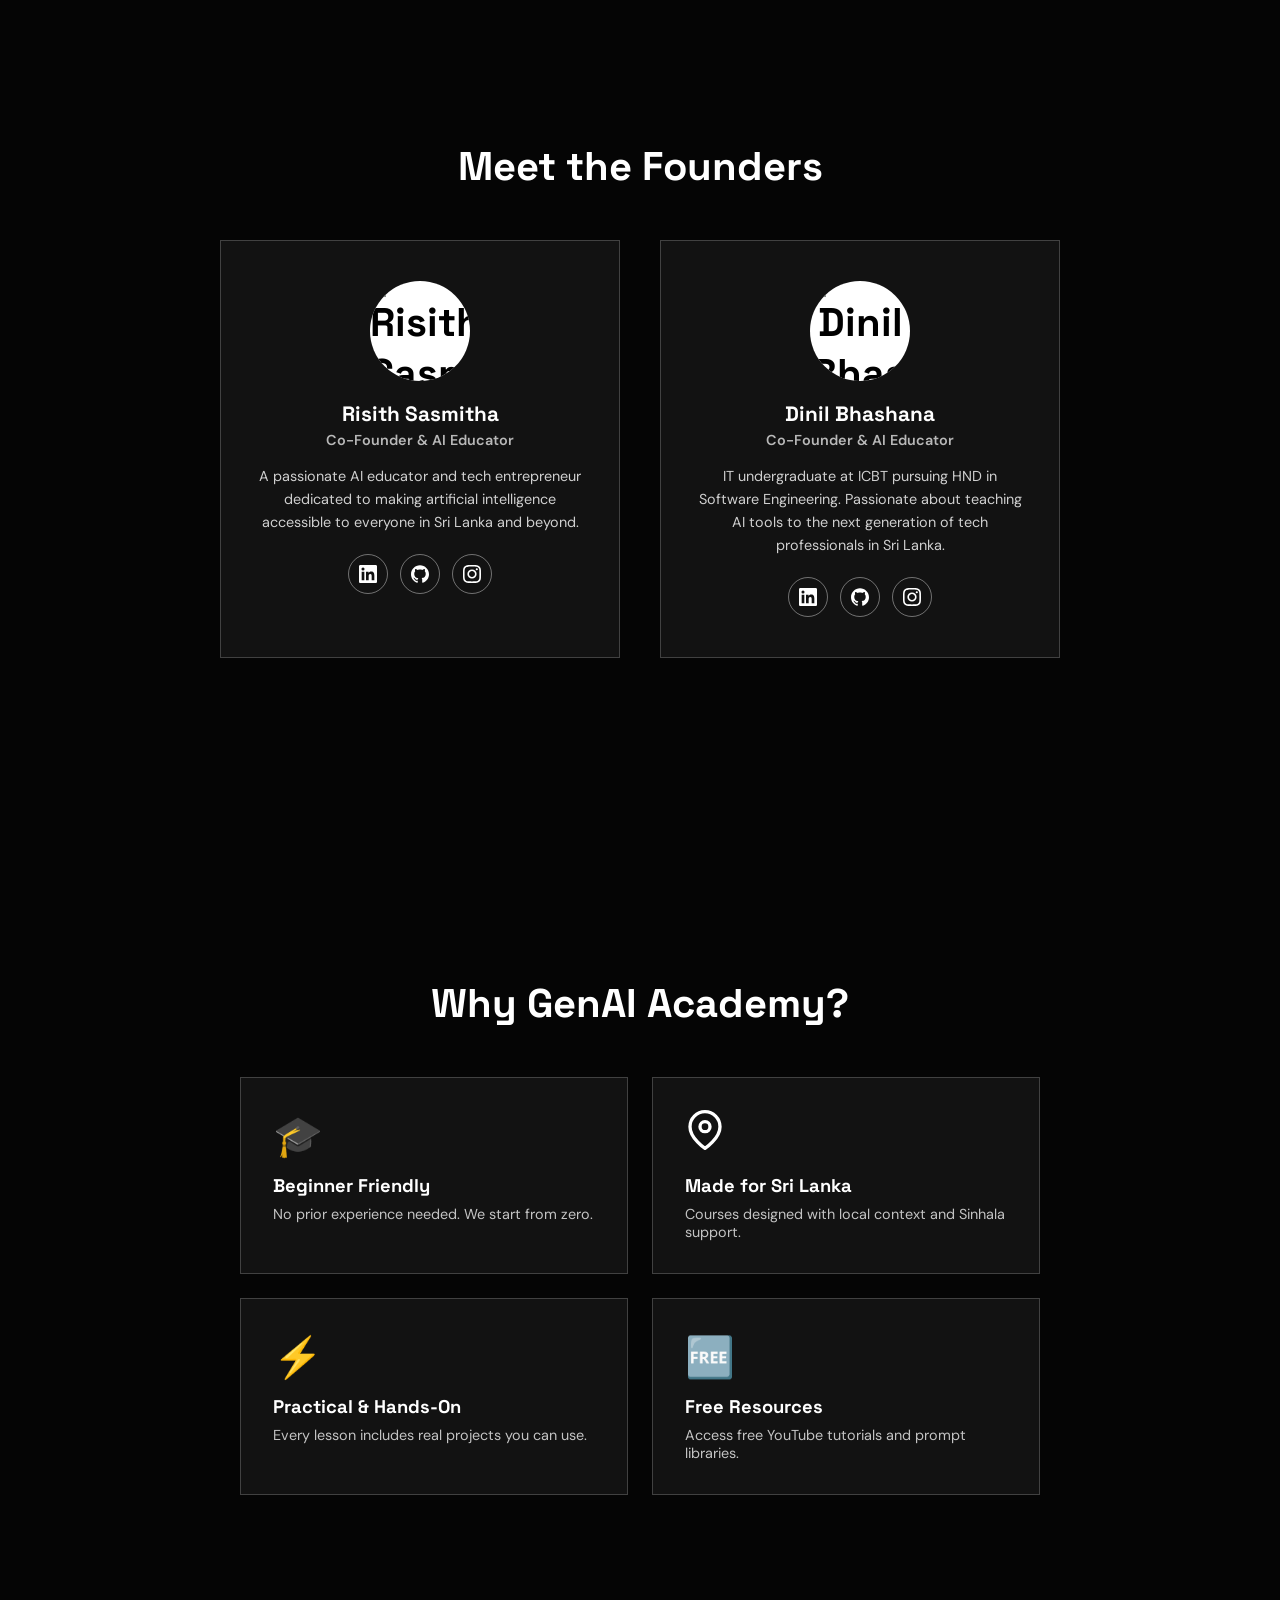
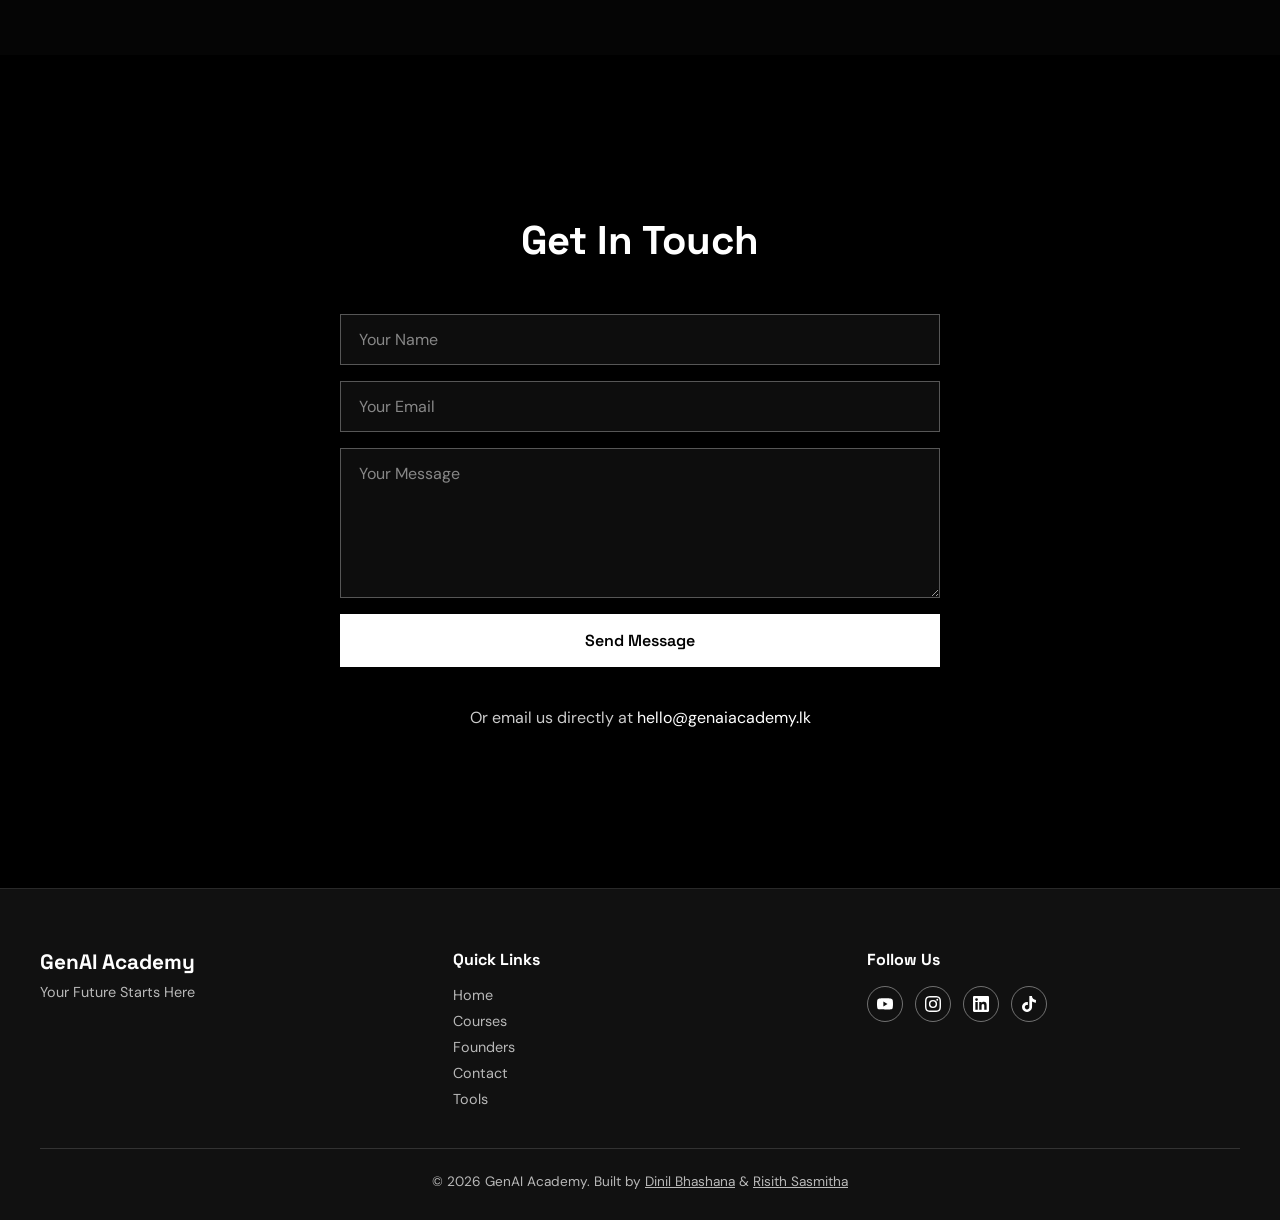
==== commit e473c460: "feat: prompt library categories, optional image urls, and light mode visual/visibility fixes" ====
--- a/index.html
+++ b/index.html
@@ -31,8 +31,9 @@
         <li><a href="#hero">Home</a></li>
         <li><a href="#courses">Courses</a></li>
         <li><a href="#founders">Founders</a></li>
-        <li><a href="#reviews">Reviews</a></li>
         <li><a href="#contact">Contact</a></li>
+        <li><a href="tools.html">Tools</a></li>
+        <li><a href="#" id="auth-btn" style="font-weight: 700; color: #007bff;">Login</a></li>
         <li>
           <button class="genai-theme-toggle" id="theme-toggle" aria-label="Toggle theme">
             <!-- Moon SVG initially -->
@@ -60,8 +61,9 @@
     <a href="#hero">Home</a>
     <a href="#courses">Courses</a>
     <a href="#founders">Founders</a>
-    <a href="#reviews">Reviews</a>
     <a href="#contact">Contact</a>
+    <a href="tools.html">Tools</a>
+    <a href="#" id="auth-btn-mobile" style="font-weight: 700; color: #007bff;">Login</a>
   </div>
 
   <!-- Hero -->
@@ -78,86 +80,20 @@
 
 
   <!-- Courses -->
-  
-
-  <!-- Videos -->
-  <section id="videos" class="genai-section-full">
-    <div class="genai-section genai-fade-in">
-      <h2 class="genai-section-title genai-heading">Watch &amp; Learn</h2>
-      <div class="genai-videos-grid">
-        <a class="genai-video-card" href="https://youtu.be/dlOghF_Atlg?si=za9SHqsLhOVQjlOE" target="_blank"
-          rel="noopener noreferrer">
-          <div class="genai-video-thumb">
-            <div class="genai-play-btn">
-              <svg viewBox="0 0 24 24" fill="white">
-                <polygon points="8,5 19,12 8,19" />
-              </svg>
-            </div>
-          </div>
-          <h3>Al Web development session 3</h3>
-        </a>
-        <a class="genai-video-card" href="https://youtu.be/95vU9BoEo9I?si=1BZL6e1Zfwke6DMT" target="_blank"
-          rel="noopener noreferrer">
-          <div class="genai-video-thumb">
-            <div class="genai-play-btn">
-              <svg viewBox="0 0 24 24" fill="white">
-                <polygon points="8,5 19,12 8,19" />
-              </svg>
-            </div>
-          </div>
-          <h3>Notebooklm</h3>
-        </a>
-        <a class="genai-video-card" href="https://youtu.be/AjLHMZtyVjc?si=u_jFOh8hrwQZInL0" target="_blank"
-          rel="noopener noreferrer">
-          <div class="genai-video-thumb">
-            <div class="genai-play-btn">
-              <svg viewBox="0 0 24 24" fill="white">
-                <polygon points="8,5 19,12 8,19" />
-              </svg>
-            </div>
-          </div>
-          <h3>AI Web development session 2</h3>
-        </a>
-        <a class="genai-video-card" href="https://youtu.be/M3lPQDYUuPU?si=-k8a5TGclLEba0wa" target="_blank"
-          rel="noopener noreferrer">
-          <div class="genai-video-thumb">
-            <div class="genai-play-btn">
-              <svg viewBox="0 0 24 24" fill="white">
-                <polygon points="8,5 19,12 8,19" />
-              </svg>
-            </div>
-          </div>
-          <h3>AI + Web Development Day 1 Part 3</h3>
-        </a>
-        <a class="genai-video-card" href="https://youtu.be/0Kv8vWooN8w?si=TXoxq1rqWsw-vc5s" target="_blank"
-          rel="noopener noreferrer">
-          <div class="genai-video-thumb">
-            <div class="genai-play-btn">
-              <svg viewBox="0 0 24 24" fill="white">
-                <polygon points="8,5 19,12 8,19" />
-              </svg>
-            </div>
-          </div>
-          <h3>Basic Prompt Engineering</h3>
-        </a>
-        <a class="genai-video-card" href="https://youtu.be/PLx8V6rfMRw?si=vTpSXaWp03vtaPeU" target="_blank"
-          rel="noopener noreferrer">
-          <div class="genai-video-thumb">
-            <div class="genai-play-btn">
-              <svg viewBox="0 0 24 24" fill="white">
-                <polygon points="8,5 19,12 8,19" />
-              </svg>
-            </div>
-          </div>
-          <h3>AI Web development day 1 part 2</h3>
-        </a>
-      </div>
-      <a class="genai-channel-btn" href="https://www.youtube.com/@GenAIAcademy-q7e" target="_blank"
-        rel="noopener noreferrer">
-        Visit Our Channel
-      </a>
-    </div>
-  </section>
+  <section id="courses" class="genai-section-full genai-section-alt">
+    <div class="genai-section genai-fade-in">
+      <h2 class="genai-section-title genai-heading">Our AI Courses</h2>
+      <div class="genai-courses-grid">
+        <div class="genai-course-card" onclick="location.href='week-by-week.html'" style="cursor: pointer;">
+          <div class="genai-course-icon">📅</div>
+          <h3>Week-by-Week AI</h3>
+          <p>Explore our comprehensive AI curriculum structured week by week for continuous learning.</p>
+          <button class="genai-course-btn">View Details</button>
+        </div>
+      </div>
+    </div>
+  </section>
+
 
   <!-- Founders -->
   <section id="founders" class="genai-section-full genai-section-alt">
@@ -186,11 +122,6 @@
                 <path
                   d="M12 0C8.74 0 8.333.015 7.053.072 5.775.132 4.905.333 4.14.63c-.789.306-1.459.717-2.126 1.384S.935 3.35.63 4.14C.333 4.905.131 5.775.072 7.053.012 8.333 0 8.74 0 12s.015 3.667.072 4.947c.06 1.277.261 2.148.558 2.913.306.788.717 1.459 1.384 2.126.667.666 1.336 1.079 2.126 1.384.766.296 1.636.499 2.913.558C8.333 23.988 8.74 24 12 24s3.667-.015 4.947-.072c1.277-.06 2.148-.262 2.913-.558.788-.306 1.459-.718 2.126-1.384.666-.667 1.079-1.335 1.384-2.126.296-.765.499-1.636.558-2.913.06-1.28.072-1.687.072-4.947s-.015-3.667-.072-4.947c-.06-1.277-.262-2.149-.558-2.913-.306-.789-.718-1.459-1.384-2.126C21.319 1.347 20.651.935 19.86.63c-.765-.297-1.636-.499-2.913-.558C15.667.012 15.26 0 12 0zm0 2.16c3.203 0 3.585.016 4.85.071 1.17.055 1.805.249 2.227.415.562.217.96.477 1.382.896.419.42.679.819.896 1.381.164.422.36 1.057.413 2.227.057 1.266.07 1.646.07 4.85s-.015 3.585-.074 4.85c-.061 1.17-.256 1.805-.421 2.227-.224.562-.479.96-.899 1.382-.419.419-.824.679-1.38.896-.42.164-1.065.36-2.235.413-1.274.057-1.649.07-4.859.07-3.211 0-3.586-.015-4.859-.074-1.171-.061-1.816-.256-2.236-.421-.569-.224-.96-.479-1.379-.899-.421-.419-.69-.824-.9-1.38-.165-.42-.359-1.065-.42-2.235-.045-1.26-.061-1.649-.061-4.844 0-3.196.016-3.586.061-4.861.061-1.17.255-1.814.42-2.234.21-.57.479-.96.9-1.381.419-.419.81-.689 1.379-.898.42-.166 1.051-.361 2.221-.421 1.275-.045 1.65-.06 4.859-.06l.045.03zm0 3.678a6.162 6.162 0 100 12.324 6.162 6.162 0 100-12.324zM12 16c-2.21 0-4-1.79-4-4s1.79-4 4-4 4 1.79 4 4-1.79 4-4 4zm7.846-10.405a1.441 1.441 0 11-2.88 0 1.441 1.441 0 012.88 0z" />
               </svg></a>
-            <a class="genai-social-link" href="https://www.tiktok.com/" target="_blank" rel="noopener noreferrer"
-              aria-label="TikTok"><svg viewBox="0 0 24 24" fill="currentColor">
-                <path
-                  d="M12.525.02c1.31-.02 2.61-.01 3.91-.02.08 1.53.63 3.09 1.75 4.17 1.12 1.11 2.7 1.62 4.24 1.79v4.03c-1.44-.05-2.89-.35-4.2-.97-.57-.26-1.1-.59-1.62-.93-.01 2.92.01 5.84-.02 8.75-.08 1.4-.54 2.79-1.35 3.94-1.31 1.92-3.58 3.17-5.91 3.21-1.43.08-2.86-.31-4.08-1.03-2.02-1.19-3.44-3.37-3.65-5.71-.02-.5-.03-1-.01-1.49.18-1.9 1.12-3.72 2.58-4.96 1.66-1.44 3.98-2.13 6.15-1.72.02 1.48-.04 2.96-.04 4.44-.99-.32-2.15-.23-3.02.37-.63.41-1.11 1.04-1.36 1.75-.21.51-.15 1.07-.14 1.61.24 1.64 1.82 3.02 3.5 2.87 1.12-.01 2.19-.66 2.77-1.61.19-.33.4-.67.41-1.06.1-1.79.06-3.57.07-5.36.01-4.03-.01-8.05.02-12.07z" />
-              </svg></a>
           </div>
         </div>
         <div class="genai-founder-card">
@@ -215,19 +146,13 @@
                 <path
                   d="M12 0C8.74 0 8.333.015 7.053.072 5.775.132 4.905.333 4.14.63c-.789.306-1.459.717-2.126 1.384S.935 3.35.63 4.14C.333 4.905.131 5.775.072 7.053.012 8.333 0 8.74 0 12s.015 3.667.072 4.947c.06 1.277.261 2.148.558 2.913.306.788.717 1.459 1.384 2.126.667.666 1.336 1.079 2.126 1.384.766.296 1.636.499 2.913.558C8.333 23.988 8.74 24 12 24s3.667-.015 4.947-.072c1.277-.06 2.148-.262 2.913-.558.788-.306 1.459-.718 2.126-1.384.666-.667 1.079-1.335 1.384-2.126.296-.765.499-1.636.558-2.913.06-1.28.072-1.687.072-4.947s-.015-3.667-.072-4.947c-.06-1.277-.262-2.149-.558-2.913-.306-.789-.718-1.459-1.384-2.126C21.319 1.347 20.651.935 19.86.63c-.765-.297-1.636-.499-2.913-.558C15.667.012 15.26 0 12 0zm0 2.16c3.203 0 3.585.016 4.85.071 1.17.055 1.805.249 2.227.415.562.217.96.477 1.382.896.419.42.679.819.896 1.381.164.422.36 1.057.413 2.227.057 1.266.07 1.646.07 4.85s-.015 3.585-.074 4.85c-.061 1.17-.256 1.805-.421 2.227-.224.562-.479.96-.899 1.382-.419.419-.824.679-1.38.896-.42.164-1.065.36-2.235.413-1.274.057-1.649.07-4.859.07-3.211 0-3.586-.015-4.859-.074-1.171-.061-1.816-.256-2.236-.421-.569-.224-.96-.479-1.379-.899-.421-.419-.69-.824-.9-1.38-.165-.42-.359-1.065-.42-2.235-.045-1.26-.061-1.649-.061-4.844 0-3.196.016-3.586.061-4.861.061-1.17.255-1.814.42-2.234.21-.57.479-.96.9-1.381.419-.419.81-.689 1.379-.898.42-.166 1.051-.361 2.221-.421 1.275-.045 1.65-.06 4.859-.06l.045.03zm0 3.678a6.162 6.162 0 100 12.324 6.162 6.162 0 100-12.324zM12 16c-2.21 0-4-1.79-4-4s1.79-4 4-4 4 1.79 4 4-1.79 4-4 4zm7.846-10.405a1.441 1.441 0 11-2.88 0 1.441 1.441 0 012.88 0z" />
               </svg></a>
-            <a class="genai-social-link" href="https://www.tiktok.com/" target="_blank" rel="noopener noreferrer"
-              aria-label="TikTok"><svg viewBox="0 0 24 24" fill="currentColor">
-                <path
-                  d="M12.525.02c1.31-.02 2.61-.01 3.91-.02.08 1.53.63 3.09 1.75 4.17 1.12 1.11 2.7 1.62 4.24 1.79v4.03c-1.44-.05-2.89-.35-4.2-.97-.57-.26-1.1-.59-1.62-.93-.01 2.92.01 5.84-.02 8.75-.08 1.4-.54 2.79-1.35 3.94-1.31 1.92-3.58 3.17-5.91 3.21-1.43.08-2.86-.31-4.08-1.03-2.02-1.19-3.44-3.37-3.65-5.71-.02-.5-.03-1-.01-1.49.18-1.9 1.12-3.72 2.58-4.96 1.66-1.44 3.98-2.13 6.15-1.72.02 1.48-.04 2.96-.04 4.44-.99-.32-2.15-.23-3.02.37-.63.41-1.11 1.04-1.36 1.75-.21.51-.15 1.07-.14 1.61.24 1.64 1.82 3.02 3.5 2.87 1.12-.01 2.19-.66 2.77-1.61.19-.33.4-.67.41-1.06.1-1.79.06-3.57.07-5.36.01-4.03-.01-8.05.02-12.07z" />
-              </svg></a>
           </div>
         </div>
       </div>
     </div>
   </section>
 
-  <!-- Reviews -->
-  
+
 
   <!-- Why Choose Us -->
   <section class="genai-section-full genai-section-alt">
@@ -265,7 +190,21 @@
   </section>
 
   <!-- Contact -->
-  
+  <section id="contact" class="genai-section-full">
+    <div class="genai-section genai-fade-in">
+      <h2 class="genai-section-title genai-heading">Get In Touch</h2>
+      <form id="contact-form" class="genai-contact-form">
+        <div id="form-success" class="genai-success-alert" style="display: none;">Message sent via WhatsApp!</div>
+        <input type="text" placeholder="Your Name" required>
+        <input type="email" placeholder="Your Email" required>
+        <textarea placeholder="Your Message" required></textarea>
+        <button type="submit" class="genai-submit-btn">Send Message</button>
+      </form>
+      <div class="genai-contact-info">
+        <p>Or email us directly at <a href="mailto:hello@genaiacademy.lk">hello@genaiacademy.lk</a></p>
+      </div>
+    </div>
+  </section>
 
   <!-- Footer -->
   <footer class="genai-footer">
@@ -280,6 +219,7 @@
         <a href="#courses">Courses</a>
         <a href="#founders">Founders</a>
         <a href="#contact">Contact</a>
+        <a href="tools.html">Tools</a>
       </div>
       <div class="genai-footer-social">
         <h4>Follow Us</h4>
@@ -315,23 +255,7 @@
   </footer>
 
   <script src="script.js"></script>
-
-
-
-
-<div class="course-card" onclick="location.href='week-by-week.html'">
-  <h3>Week‑by‑Week AI</h3>
-  <p>Explore our AI curriculum week by week.</p>
-</div>
-
-<section id="courses">
-
-<div class="course-card" onclick="location.href='week-by-week.html'">
-  <h3>Week‑by‑Week AI</h3>
-  <p>Explore our AI curriculum week by week.</p>
-</div>
-
-</section>
+  <script type="module" src="auth.js"></script>
 </body>
 
 </html>
--- a/style.css
+++ b/style.css
@@ -1111,6 +1111,8 @@
 
 .genai-mobile-menu.open {
   display: block;
+  bottom: 0;
+  overflow-y: auto;
 }
 
 .genai-mobile-menu a {
@@ -1126,6 +1128,288 @@
 .dark .genai-mobile-menu a {
   color: #fff;
   border-bottom-color: rgba(255, 255, 255, 0.1);
+}
+
+/* Syllabus Page Styles */
+.genai-syllabus-hero {
+  padding: 160px 24px 80px;
+  background: #fff;
+  text-align: center;
+  border-bottom: 1px solid rgba(0,0,0,0.1);
+}
+
+.dark .genai-syllabus-hero {
+  background: #000;
+  border-bottom-color: rgba(255,255,255,0.1);
+}
+
+.genai-syllabus-hero p {
+  font-size: 1.15rem;
+  opacity: 0.8;
+  margin-top: 16px;
+}
+
+.genai-syllabus-container {
+  max-width: 900px;
+  margin: 0 auto;
+}
+
+.genai-week-block {
+  margin-bottom: 60px;
+  padding-left: 24px;
+  border-left: 2px solid rgba(0,0,0,0.15);
+}
+
+.dark .genai-week-block {
+  border-left-color: rgba(255,255,255,0.15);
+}
+
+.genai-week-title {
+  font-size: 1.6rem;
+  margin-bottom: 24px;
+  position: relative;
+}
+
+.genai-week-title::before {
+  content: '';
+  position: absolute;
+  left: -33px;
+  top: 50%;
+  transform: translateY(-50%);
+  width: 14px;
+  height: 14px;
+  background: #fff;
+  border: 3px solid #000;
+  border-radius: 50%;
+}
+
+.dark .genai-week-title::before {
+  background: #000;
+  border-color: #fff;
+}
+
+.genai-days-grid {
+  display: flex;
+  flex-direction: column;
+  gap: 16px;
+}
+
+.genai-day-card {
+  border: 1px solid rgba(0,0,0,0.15);
+  background: #fff;
+  padding: 24px;
+  border-radius: 8px;
+  transition: all 0.3s ease;
+}
+
+.dark .genai-day-card {
+  border-color: rgba(255,255,255,0.15);
+  background: rgba(255,255,255,0.05);
+}
+
+.genai-day-card:hover {
+  transform: translateX(8px);
+  border-color: #000;
+  box-shadow: 4px 4px 0px #000;
+}
+
+.dark .genai-day-card:hover {
+  border-color: #fff;
+  box-shadow: 4px 4px 0px #fff;
+}
+
+.genai-day-badge {
+  display: inline-block;
+  background: #000;
+  color: #fff;
+  padding: 4px 10px;
+  font-size: 0.8rem;
+  font-weight: 700;
+  text-transform: uppercase;
+  letter-spacing: 1px;
+  border-radius: 4px;
+  margin-bottom: 12px;
+}
+
+.dark .genai-day-badge {
+  background: #fff;
+  color: #000;
+}
+
+.genai-day-card h3 {
+  font-family: 'Space Grotesk', sans-serif;
+  font-size: 1.2rem;
+  margin-bottom: 8px;
+}
+
+.genai-day-card p {
+  font-size: 0.95rem;
+  opacity: 0.8;
+}
+
+.genai-custom-video-wrapper {
+  background: #000;
+  border-radius: 6px;
+  overflow: hidden;
+  margin-top: 16px;
+  border: 1px solid rgba(0, 0, 0, 0.1);
+  display: flex;
+  flex-direction: column;
+}
+
+.genai-custom-video-wrapper:fullscreen {
+  margin: 0;
+  border-radius: 0;
+  border: none;
+  justify-content: center;
+  position: relative;
+}
+
+.dark .genai-custom-video-wrapper {
+  border-color: rgba(255, 255, 255, 0.1);
+}
+
+.genai-video-flex-container {
+  flex-grow: 1;
+  display: flex;
+  align-items: center;
+  justify-content: center;
+  width: 100%;
+  min-height: 0;
+}
+
+.genai-embedded-video {
+  position: relative;
+  width: 100%;
+  aspect-ratio: 16 / 9;
+  overflow: hidden;
+  background: #000;
+  
+  /* Ensure the video never exceeds 75% of the screen height in normal mode */
+  max-height: 75vh;
+  /* Constrain the width proportionally so aspect-ratio stays exact */
+  max-width: calc(75vh * 16 / 9);
+  margin: 0 auto;
+}
+
+.genai-custom-video-wrapper:fullscreen .genai-embedded-video {
+  max-height: 100vh;
+  max-width: calc(100vh * 16 / 9);
+}
+
+.genai-custom-video-wrapper:fullscreen .genai-custom-controls {
+  position: absolute;
+  bottom: 0;
+  left: 0;
+  width: 100%;
+  background: linear-gradient(to top, rgba(0,0,0,0.9), transparent);
+  z-index: 100;
+  padding-bottom: max(16px, env(safe-area-inset-bottom));
+  padding-left: max(16px, env(safe-area-inset-left));
+  padding-right: max(16px, env(safe-area-inset-right));
+}
+
+/* 133% hack to crop YouTube top/bottom UI */
+.genai-embedded-video iframe {
+  position: absolute;
+  top: -16.66%;
+  left: 0;
+  width: 100%;
+  height: 133.33%;
+  border: 0;
+  pointer-events: none; /* Let the API handle everything */
+}
+
+.genai-custom-controls {
+  display: flex;
+  align-items: center;
+  padding: 12px 16px;
+  background: #111;
+  color: #fff;
+  gap: 16px;
+}
+
+.genai-control-btn {
+  background: none;
+  border: none;
+  color: #fff;
+  cursor: pointer;
+  padding: 4px;
+  display: flex;
+  align-items: center;
+  justify-content: center;
+  opacity: 0.8;
+  transition: opacity 0.2s;
+}
+
+.genai-control-btn:hover {
+  opacity: 1;
+}
+
+.genai-control-btn svg {
+  width: 24px;
+  height: 24px;
+}
+
+.genai-time-display {
+  font-size: 0.9rem;
+  font-family: monospace;
+  opacity: 0.8;
+}
+
+.genai-range-slider {
+  -webkit-appearance: none;
+  background: transparent;
+  height: 12px;
+  border-radius: 6px;
+  cursor: pointer;
+  display: flex;
+  align-items: center;
+}
+
+.genai-range-slider:focus {
+  outline: none;
+}
+
+.genai-range-slider::-webkit-slider-runnable-track {
+  width: 100%;
+  height: 4px;
+  background: rgba(255, 255, 255, 0.3);
+  border-radius: 2px;
+}
+
+.genai-range-slider::-webkit-slider-thumb {
+  -webkit-appearance: none;
+  height: 12px;
+  width: 12px;
+  border-radius: 50%;
+  background: #fff;
+  margin-top: -4px;
+  transition: transform 0.1s;
+}
+
+.genai-range-slider::-webkit-slider-thumb:hover {
+  transform: scale(1.3);
+}
+
+.genai-range-slider::-moz-range-track {
+  width: 100%;
+  height: 4px;
+  background: rgba(255, 255, 255, 0.3);
+  border-radius: 2px;
+}
+
+.genai-range-slider::-moz-range-thumb {
+  height: 12px;
+  width: 12px;
+  border-radius: 50%;
+  background: #fff;
+  border: none;
+  transition: transform 0.1s;
+}
+
+.genai-range-slider::-moz-range-thumb:hover {
+  transform: scale(1.3);
 }
 
 /* Responsive */
@@ -1276,6 +1560,36 @@
     margin-top: 28px;
   }
 
+  /* Custom Video Player Mobile */
+  .genai-custom-controls {
+    flex-wrap: wrap;
+    padding: 10px;
+    gap: 8px;
+  }
+
+  #progress-bar {
+    order: -1;
+    flex-basis: 100%;
+    margin: 0 0 8px 0 !important;
+  }
+
+  /* Make volume slider slightly smaller on mobile to ensure fit */
+  #volume-slider {
+    width: 45px !important;
+  }
+
+  .genai-time-display {
+    flex-grow: 1;
+    text-align: right;
+    padding-right: 8px;
+    font-size: 0.8rem;
+  }
+
+  .genai-control-btn svg {
+    width: 20px;
+    height: 20px;
+  }
+
   /* Founders mobile */
   .genai-founders-grid {
     flex-direction: column;
@@ -1371,6 +1685,46 @@
   .genai-stat-value {
     font-size: 26px;
   }
+
+  /* Syllabus */
+  .genai-syllabus-hero {
+    padding: 120px 16px 60px;
+  }
+
+  .genai-week-block {
+    padding-left: 16px;
+    border-left-width: 1px;
+  }
+  
+  .genai-week-title::before {
+    left: -22px;
+    width: 10px;
+    height: 10px;
+    border-width: 2px;
+  }
+}
+
+@media (max-width: 950px) and (orientation: landscape) {
+  .genai-custom-controls {
+    flex-wrap: nowrap;
+    padding: 10px 24px;
+    /* Account for safe area insets on modern phones with notches */
+    padding-bottom: max(10px, env(safe-area-inset-bottom));
+    padding-left: max(24px, env(safe-area-inset-left));
+    padding-right: max(24px, env(safe-area-inset-right));
+  }
+
+  #progress-bar {
+    order: 0;
+    flex-basis: auto;
+    flex-grow: 1;
+    margin: 0 16px !important;
+  }
+
+  .genai-time-display {
+    flex-grow: 0;
+    text-align: right;
+  }
 }
 
 @media (max-width: 360px) {
@@ -1390,3 +1744,594 @@
     font-size: 0.95rem;
   }
 }
+
+/* Prompt Library Styles */
+.genai-tabs {
+  display: flex;
+  gap: 16px;
+}
+
+.genai-tab-btn {
+  padding: 10px 20px;
+  background: transparent;
+  border: 1px solid rgba(0,0,0,0.2);
+  cursor: pointer;
+  font-weight: 600;
+  border-radius: 4px;
+  transition: all 0.3s;
+}
+
+.dark .genai-tab-btn {
+  border-color: rgba(255,255,255,0.2);
+  color: white;
+}
+
+.genai-tab-btn.active {
+  background: #000;
+  color: #fff;
+}
+
+.dark .genai-tab-btn.active {
+  background: #fff;
+  color: #000;
+}
+
+.genai-prompts-grid {
+  display: grid;
+  grid-template-columns: repeat(auto-fill, minmax(300px, 1fr));
+  gap: 24px;
+}
+
+.genai-prompt-card {
+  border: 1.5px solid rgba(0, 0, 0, 0.2);
+  padding: 24px;
+  background: #fff;
+  display: flex;
+  flex-direction: column;
+  transition: transform 0.2s, box-shadow 0.2s;
+  border-radius: 6px;
+}
+
+.dark .genai-prompt-card {
+  background: #111;
+  border-color: rgba(255, 255, 255, 0.2);
+  color: #fff;
+}
+
+.genai-prompt-image {
+  width: 100%;
+  height: 160px;
+  background-size: cover;
+  background-position: center;
+  border-radius: 6px;
+  margin-bottom: 16px;
+  border: 1px solid rgba(0,0,0,0.1);
+}
+
+.dark .genai-prompt-image {
+  border: 1px solid rgba(255,255,255,0.1);
+}
+
+.genai-prompt-card:hover {
+  transform: translateY(-4px);
+  box-shadow: 0 8px 24px rgba(0,0,0,0.1);
+}
+
+.dark .genai-prompt-card:hover {
+  box-shadow: 0 8px 24px rgba(255,255,255,0.1);
+}
+
+.genai-prompt-title {
+  font-family: 'Space Grotesk', sans-serif;
+  font-weight: 700;
+  font-size: 1.1rem;
+  margin-bottom: 12px;
+}
+
+.genai-prompt-content {
+  font-family: monospace;
+  background: #f5f5f5;
+  padding: 12px;
+  border-radius: 4px;
+  font-size: 0.85rem;
+  max-height: 120px;
+  overflow-y: auto;
+  margin-bottom: 16px;
+  white-space: pre-wrap;
+}
+
+.dark .genai-prompt-content {
+  background: #000;
+  border: 1px solid rgba(255,255,255,0.1);
+}
+
+.genai-prompt-meta {
+  display: flex;
+  justify-content: space-between;
+  align-items: center;
+  margin-top: auto;
+  font-size: 0.8rem;
+  opacity: 0.7;
+}
+
+.genai-status-badge {
+  padding: 4px 8px;
+  border-radius: 12px;
+  font-weight: 600;
+  font-size: 0.75rem;
+  text-transform: uppercase;
+}
+
+.status-approved { background: #d4edda; color: #155724; }
+.status-pending { background: #fff3cd; color: #856404; }
+.dark .status-approved { background: rgba(40, 167, 69, 0.2); color: #28a745; }
+.dark .status-pending { background: rgba(255, 193, 7, 0.2); color: #ffc107; }
+
+/* Modal */
+.genai-modal {
+  display: none;
+  position: fixed;
+  top: 0; left: 0; width: 100%; height: 100%;
+  background: rgba(0,0,0,0.8);
+  z-index: 1000;
+  align-items: center;
+  justify-content: center;
+}
+
+.genai-modal.active {
+  display: flex;
+}
+
+.genai-modal-content {
+  background: #fff;
+  padding: 40px;
+  width: 90%;
+  max-width: 500px;
+  border-radius: 8px;
+  position: relative;
+}
+
+.dark .genai-modal-content {
+  background: #111;
+  color: #fff;
+  border: 1px solid rgba(255,255,255,0.2);
+}
+
+.genai-modal-close {
+  position: absolute;
+  top: 16px;
+  right: 16px;
+  font-size: 24px;
+  cursor: pointer;
+}
+
+/* ========================================= */
+/* GENAI ACADEMY - TOOLS PAGE - THEME AWARE  */
+/* ========================================= */
+
+/* ---- Dark body background ---- */
+.genai-body.dark {
+  background: #050505;
+  color: #fff;
+  min-height: 100vh;
+}
+
+/* ---- Glass Navbar (dark only) ---- */
+.genai-body.dark .genai-nav {
+  background: rgba(10, 10, 10, 0.7) !important;
+  backdrop-filter: blur(20px);
+  -webkit-backdrop-filter: blur(20px);
+  border-bottom: 1px solid rgba(255, 255, 255, 0.1) !important;
+}
+
+/* ---- PROMPT CARD base ---- */
+.genai-prompt-card {
+  background: #fff;
+  border: 1px solid rgba(0,0,0,0.1);
+  border-radius: 16px;
+  padding: 24px;
+  display: flex;
+  flex-direction: column;
+  transition: all 0.35s cubic-bezier(0.175, 0.885, 0.32, 1.275);
+}
+.genai-prompt-card:hover {
+  transform: translateY(-4px);
+  box-shadow: 0 12px 32px rgba(0,0,0,0.12);
+}
+
+/* ---- PROMPT CARD dark override ---- */
+.genai-body.dark .genai-prompt-card {
+  background: rgba(20, 20, 20, 0.55) !important;
+  backdrop-filter: blur(12px);
+  -webkit-backdrop-filter: blur(12px);
+  border: 1px solid rgba(255, 255, 255, 0.1) !important;
+}
+.genai-body.dark .genai-prompt-card:hover {
+  box-shadow: 0 15px 40px rgba(0, 240, 255, 0.15), 0 0 20px rgba(138, 43, 226, 0.1);
+  border-color: rgba(255, 255, 255, 0.2) !important;
+}
+
+/* ---- PROMPT CARD text (light) ---- */
+.genai-prompt-title {
+  color: #111;
+}
+.genai-prompt-content {
+  color: #444;
+}
+.genai-prompt-meta {
+  color: #666;
+}
+.genai-body.dark .genai-prompt-title  { color: #f0f0f0; }
+.genai-body.dark .genai-prompt-content { color: #bbb; }
+.genai-body.dark .genai-prompt-meta   { color: #888; }
+
+/* ---- TAGS ---- */
+.genai-prompt-tags {
+  display: flex;
+  gap: 8px;
+  margin-bottom: 12px;
+  flex-wrap: wrap;
+}
+
+/* Light theme tags */
+.genai-tag {
+  background: rgba(0, 160, 200, 0.1);
+  color: #0077aa;
+  border: 1px solid rgba(0, 160, 200, 0.25);
+  padding: 4px 10px;
+  border-radius: 20px;
+  font-size: 0.72rem;
+  font-weight: 600;
+  letter-spacing: 0.4px;
+}
+.genai-tag.tool {
+  background: rgba(120, 0, 200, 0.1);
+  color: #7700cc;
+  border-color: rgba(120, 0, 200, 0.2);
+}
+
+/* Dark theme tags */
+.genai-body.dark .genai-tag {
+  background: rgba(0, 240, 255, 0.1);
+  color: #00f0ff;
+  border-color: rgba(0, 240, 255, 0.2);
+}
+.genai-body.dark .genai-tag.tool {
+  background: rgba(138, 43, 226, 0.15);
+  color: #d896ff;
+  border-color: rgba(138, 43, 226, 0.3);
+}
+
+/* ---- ACTION BUTTONS ---- */
+.genai-prompt-actions {
+  display: flex;
+  justify-content: space-between;
+  align-items: center;
+  margin-top: 16px;
+  padding-top: 14px;
+  border-top: 1px solid rgba(0,0,0,0.08);
+}
+.genai-body.dark .genai-prompt-actions {
+  border-top-color: rgba(255,255,255,0.08);
+}
+
+.action-btn {
+  background: transparent;
+  border: none;
+  color: #555;         /* Clearly visible on white */
+  cursor: pointer;
+  display: flex;
+  align-items: center;
+  gap: 6px;
+  font-size: 0.85rem;
+  font-family: inherit;
+  transition: color 0.25s, transform 0.2s;
+  padding: 4px 6px;
+  border-radius: 6px;
+}
+.action-btn svg {
+  width: 16px;
+  height: 16px;
+  flex-shrink: 0;
+}
+.action-btn:hover {
+  color: #000;
+  background: rgba(0,0,0,0.06);
+  transform: scale(1.05);
+}
+.genai-body.dark .action-btn       { color: #aaa; }
+.genai-body.dark .action-btn:hover { color: #fff; background: rgba(255,255,255,0.08); }
+
+.action-btn.active-like { color: #e83e5a; }
+.action-btn.active-save { color: #f5a623; }
+
+/* Admin Panel Tab Button Styling */
+#tab-admin {
+  background: rgba(220, 53, 69, 0.05) !important;
+  border-color: rgba(220, 53, 69, 0.3) !important;
+  color: #dc3545 !important;
+}
+#tab-admin.active {
+  background: #dc3545 !important;
+  border-color: #dc3545 !important;
+  color: #fff !important;
+}
+#tab-admin:hover {
+  background: rgba(220, 53, 69, 0.12) !important;
+}
+#tab-admin.active:hover {
+  background: #bd2130 !important;
+}
+
+.genai-body.dark #tab-admin {
+  background: rgba(220, 53, 69, 0.2) !important;
+  border-color: rgba(220, 53, 69, 0.5) !important;
+  color: #ffcccc !important;
+}
+.genai-body.dark #tab-admin.active {
+  background: #dc3545 !important;
+  border-color: #dc3545 !important;
+  color: #fff !important;
+}
+.genai-body.dark #tab-admin:hover {
+  background: rgba(220, 53, 69, 0.3) !important;
+}
+.genai-body.dark #tab-admin.active:hover {
+  background: #bd2130 !important;
+}
+
+/* ---- SIDEBAR ---- */
+.genai-tools-layout {
+  display: flex;
+  gap: 32px;
+  margin-top: 32px;
+}
+
+.genai-sidebar {
+  width: 220px;
+  flex-shrink: 0;
+  background: #f0f2f5;
+  border: 1px solid rgba(0,0,0,0.1);
+  border-radius: 16px;
+  padding: 20px;
+  height: fit-content;
+  position: sticky;
+  top: 90px;
+}
+.genai-body.dark .genai-sidebar {
+  background: rgba(20, 20, 20, 0.55);
+  backdrop-filter: blur(12px);
+  border-color: rgba(255,255,255,0.1);
+}
+
+.genai-sidebar h3 {
+  font-family: 'Space Grotesk', sans-serif;
+  margin-bottom: 10px;
+  font-size: 0.85rem;
+  text-transform: uppercase;
+  letter-spacing: 1px;
+  color: #888;
+}
+.genai-body.dark .genai-sidebar h3 { color: #666; }
+
+.genai-sidebar-item {
+  display: flex;
+  align-items: center;
+  gap: 10px;
+  padding: 9px 12px;
+  border-radius: 10px;
+  cursor: pointer;
+  transition: background 0.2s, color 0.2s;
+  color: #444;
+  font-weight: 500;
+  font-size: 0.9rem;
+}
+.genai-sidebar-item:hover {
+  background: rgba(0,0,0,0.07);
+  color: #000;
+}
+.genai-sidebar-item.active {
+  background: rgba(0,0,0,0.09);
+  color: #000;
+  font-weight: 700;
+}
+.genai-body.dark .genai-sidebar-item       { color: #bbb; }
+.genai-body.dark .genai-sidebar-item:hover { background: rgba(255,255,255,0.08); color: #fff; }
+.genai-body.dark .genai-sidebar-item.active { background: rgba(255,255,255,0.12); color: #fff; }
+
+.genai-content-area { flex-grow: 1; }
+
+/* ---- SEARCH BAR ---- */
+.genai-search-bar {
+  display: flex;
+  align-items: center;
+  gap: 10px;
+  background: #fff;
+  border: 1.5px solid rgba(0,0,0,0.15);
+  border-radius: 12px;
+  padding: 8px 14px;
+  min-width: 220px;
+  max-width: 320px;
+  flex: 1;
+  transition: border-color 0.25s, box-shadow 0.25s;
+}
+.genai-search-bar:focus-within {
+  border-color: #7700cc;
+  box-shadow: 0 0 0 3px rgba(120,0,200,0.1);
+}
+.genai-body.dark .genai-search-bar {
+  background: rgba(255,255,255,0.06);
+  border-color: rgba(255,255,255,0.12);
+}
+.genai-body.dark .genai-search-bar:focus-within {
+  border-color: #00f0ff;
+  box-shadow: 0 0 0 3px rgba(0,240,255,0.1);
+}
+.genai-search-icon { color: #999; flex-shrink: 0; }
+.genai-search-input {
+  flex: 1;
+  border: none;
+  outline: none;
+  background: transparent;
+  font-size: 0.9rem;
+  color: #111;
+  font-family: inherit;
+}
+.genai-body.dark .genai-search-input { color: #f0f0f0; }
+.genai-search-input::placeholder { color: #aaa; }
+.genai-search-clear {
+  background: none;
+  border: none;
+  cursor: pointer;
+  color: #999;
+  font-size: 1rem;
+  line-height: 1;
+  padding: 0 2px;
+  transition: color 0.2s;
+}
+.genai-search-clear:hover { color: #e00; }
+
+/* ---- Hero/section transparency in dark ---- */
+.genai-body.dark .genai-hero        { background: transparent !important; }
+.genai-body.dark .genai-section-alt { background: transparent !important; }
+
+/* ---- Responsive ---- */
+@media (max-width: 900px) {
+  .genai-tools-layout { flex-direction: column; }
+  .genai-sidebar { width: 100%; position: static; }
+  .genai-search-bar { max-width: 100%; }
+}
+
+/* ---- USER PROFILE HEADER & DROPDOWN ---- */
+.genai-user-profile-btn {
+  display: flex;
+  align-items: center;
+  gap: 10px;
+  cursor: pointer;
+  padding: 6px 12px;
+  border-radius: 24px;
+  background: rgba(0, 0, 0, 0.05);
+  border: 1px solid rgba(0, 0, 0, 0.1);
+  transition: background 0.3s;
+}
+.genai-user-profile-btn:hover {
+  background: rgba(0, 0, 0, 0.1);
+}
+.genai-user-name {
+  font-weight: 600;
+  font-size: 0.85rem;
+  color: #222;
+}
+.genai-user-admin-badge {
+  font-size: 0.65rem;
+  font-weight: 700;
+  color: #0077aa;
+  letter-spacing: 0.5px;
+}
+.genai-profile-caret {
+  color: rgba(0, 0, 0, 0.4);
+  width: 14px;
+  height: 14px;
+  flex-shrink: 0;
+}
+
+/* User Dropdown Menu */
+.genai-user-dropdown-menu {
+  display: none;
+  position: absolute;
+  top: calc(100% + 12px);
+  right: 0;
+  min-width: 240px;
+  background: #fff;
+  border: 1px solid rgba(0,0,0,0.1);
+  border-radius: 16px;
+  padding: 12px;
+  z-index: 999;
+  box-shadow: 0 15px 45px rgba(0,0,0,0.15);
+}
+.genai-user-dropdown-header {
+  padding: 12px 12px 16px;
+  border-bottom: 1px solid rgba(0,0,0,0.06) !important;
+  margin-bottom: 8px;
+}
+.genai-dropdown-email {
+  font-size: 0.8rem;
+  color: #666;
+  margin-bottom: 4px;
+}
+.genai-dropdown-name {
+  font-size: 0.95rem;
+  font-weight: 600;
+  color: #111;
+}
+.genai-dropdown-admin-tag {
+  display: none;
+  margin-top: 6px;
+  font-size: 0.7rem;
+  background: rgba(0, 119, 170, 0.08);
+  color: #0077aa;
+  border: 1px solid rgba(0, 119, 170, 0.2);
+  border-radius: 12px;
+  padding: 3px 10px;
+}
+.genai-dropdown-logout-btn {
+  display: flex;
+  align-items: center;
+  gap: 10px;
+  padding: 10px 12px;
+  border-radius: 10px;
+  color: rgba(220, 53, 69, 0.9);
+  font-weight: 600;
+  font-size: 0.9rem;
+  text-decoration: none;
+  transition: background 0.2s;
+}
+.genai-dropdown-logout-btn:hover {
+  background: rgba(220, 53, 69, 0.08);
+}
+
+/* Dark theme overrides for user profile & dropdown */
+.genai-body.dark .genai-user-profile-btn {
+  background: rgba(255, 255, 255, 0.08);
+  border-color: rgba(255, 255, 255, 0.15);
+}
+.genai-body.dark .genai-user-profile-btn:hover {
+  background: rgba(255, 255, 255, 0.15);
+}
+.genai-body.dark .genai-user-name {
+  color: #fff;
+}
+.genai-body.dark .genai-user-admin-badge {
+  color: #00f0ff !important;
+}
+.genai-body.dark .genai-profile-caret {
+  color: rgba(255, 255, 255, 0.5);
+}
+.genai-body.dark .genai-user-dropdown-menu {
+  background: rgba(15, 15, 20, 0.95);
+  backdrop-filter: blur(20px);
+  -webkit-backdrop-filter: blur(20px);
+  border: 1px solid rgba(255, 255, 255, 0.12);
+  box-shadow: 0 20px 60px rgba(0,0,0,0.6);
+}
+.genai-body.dark .genai-user-dropdown-header {
+  border-bottom: 1px solid rgba(255, 255, 255, 0.1) !important;
+}
+.genai-body.dark .genai-dropdown-email {
+  color: rgba(255, 255, 255, 0.5);
+}
+.genai-body.dark .genai-dropdown-name {
+  color: #fff;
+}
+.genai-body.dark .genai-dropdown-admin-tag {
+  background: rgba(0, 240, 255, 0.1);
+  color: #00f0ff;
+  border-color: rgba(0, 240, 255, 0.2);
+}
+.genai-body.dark .genai-dropdown-logout-btn {
+  color: rgba(255, 100, 100, 0.9);
+}
+.genai-body.dark .genai-dropdown-logout-btn:hover {
+  background: rgba(255, 100, 100, 0.1);
+}
+
